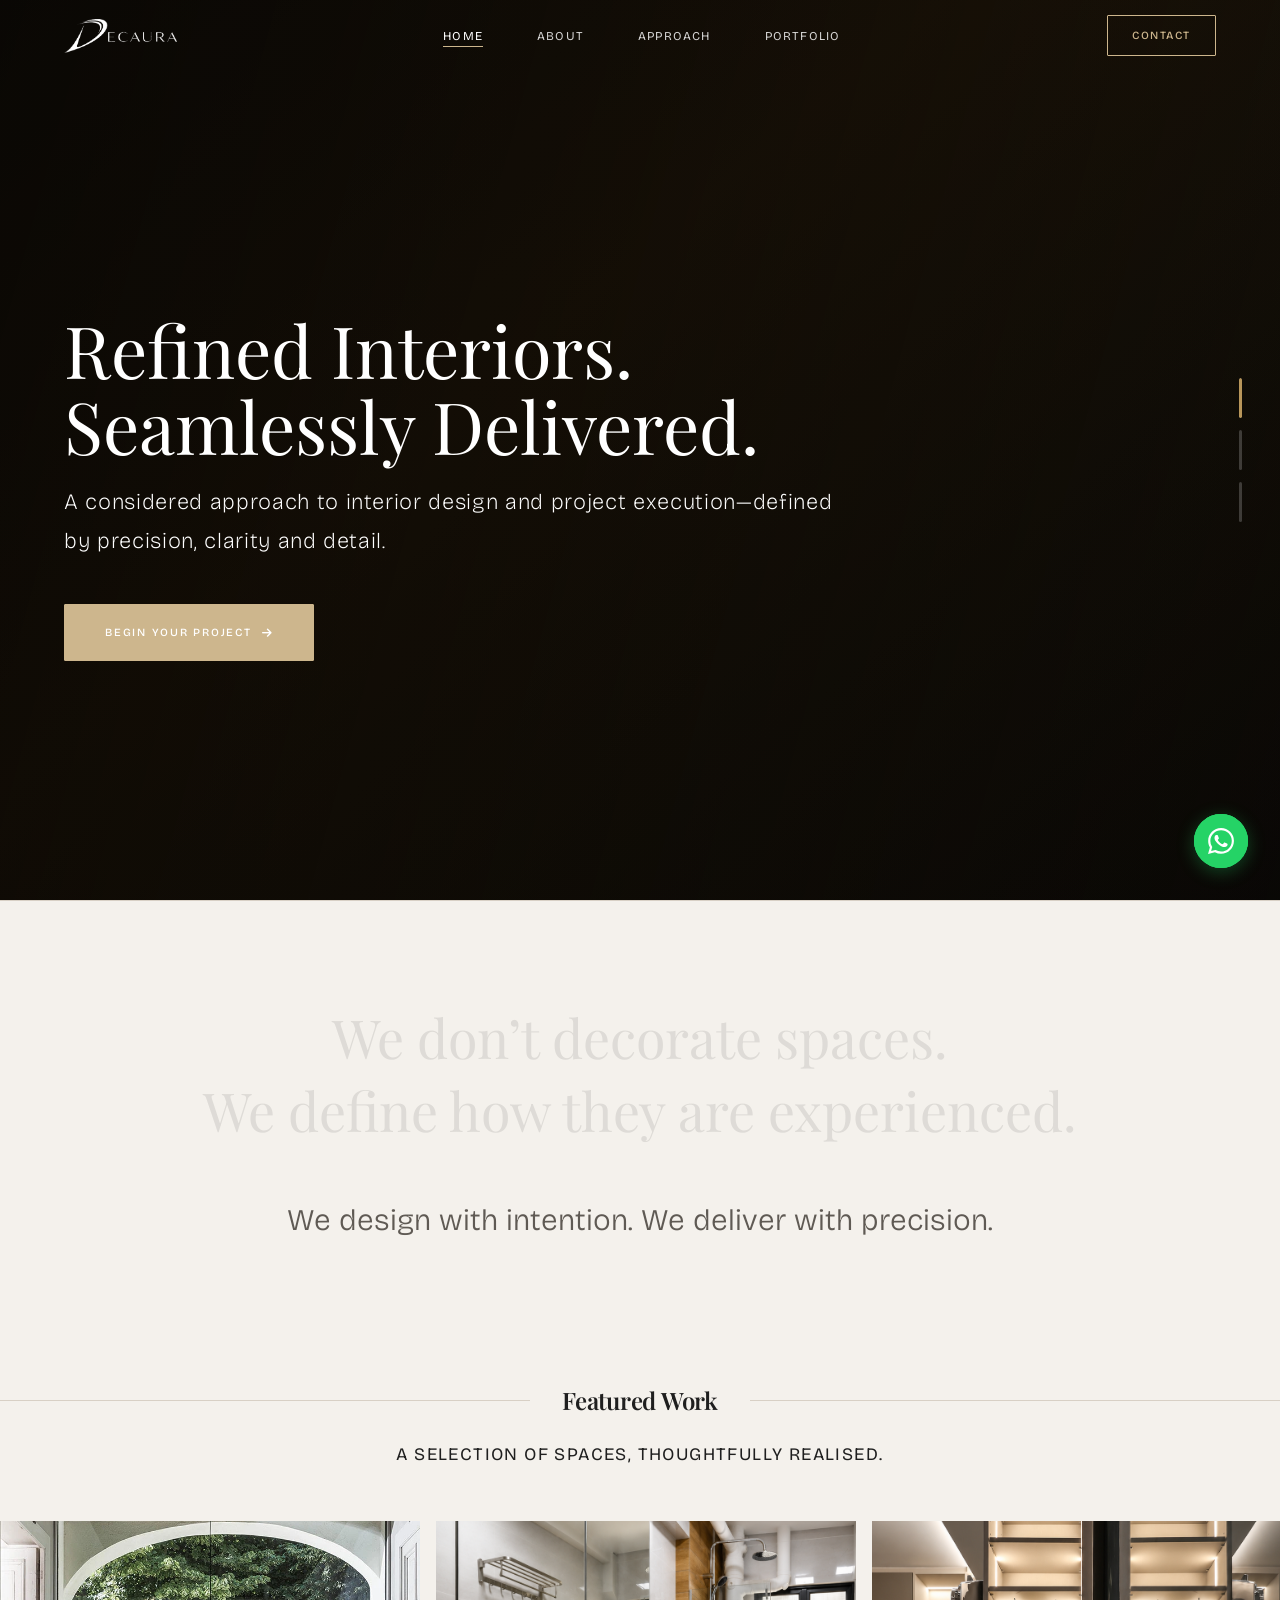
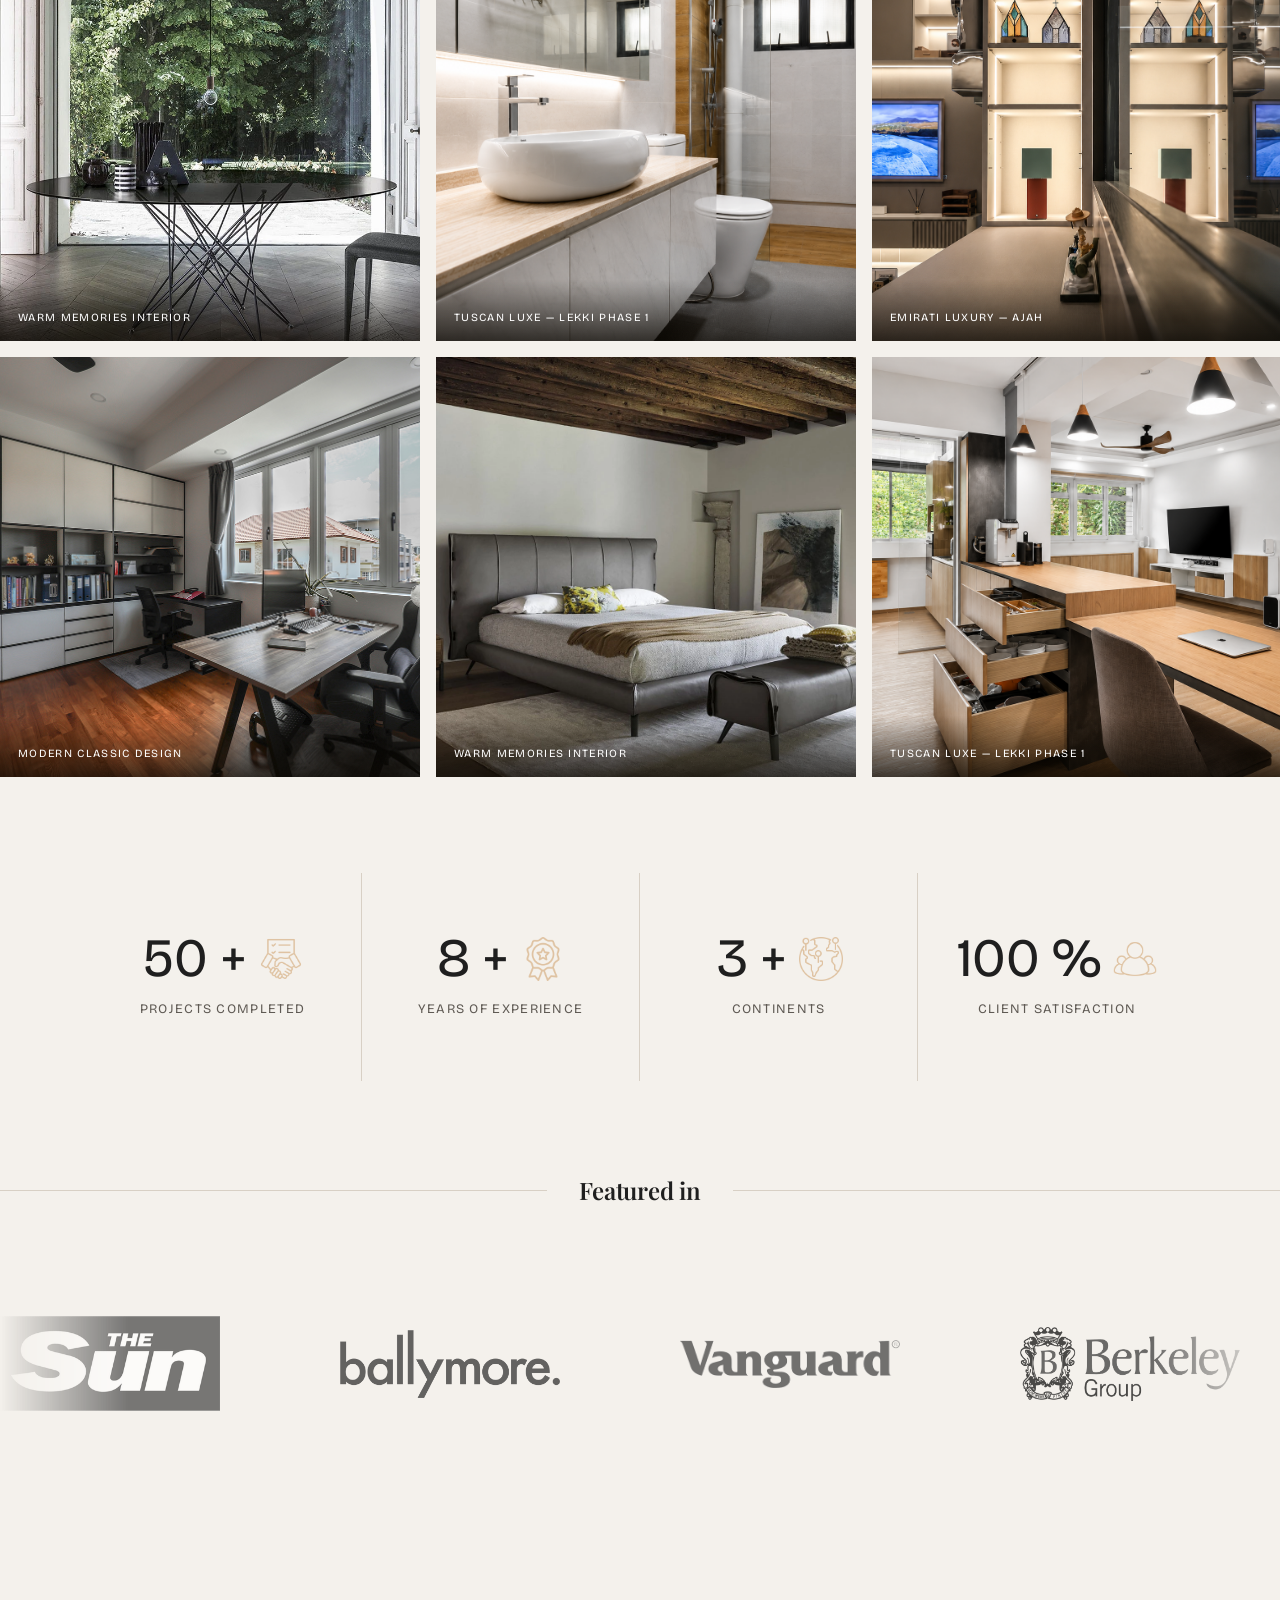
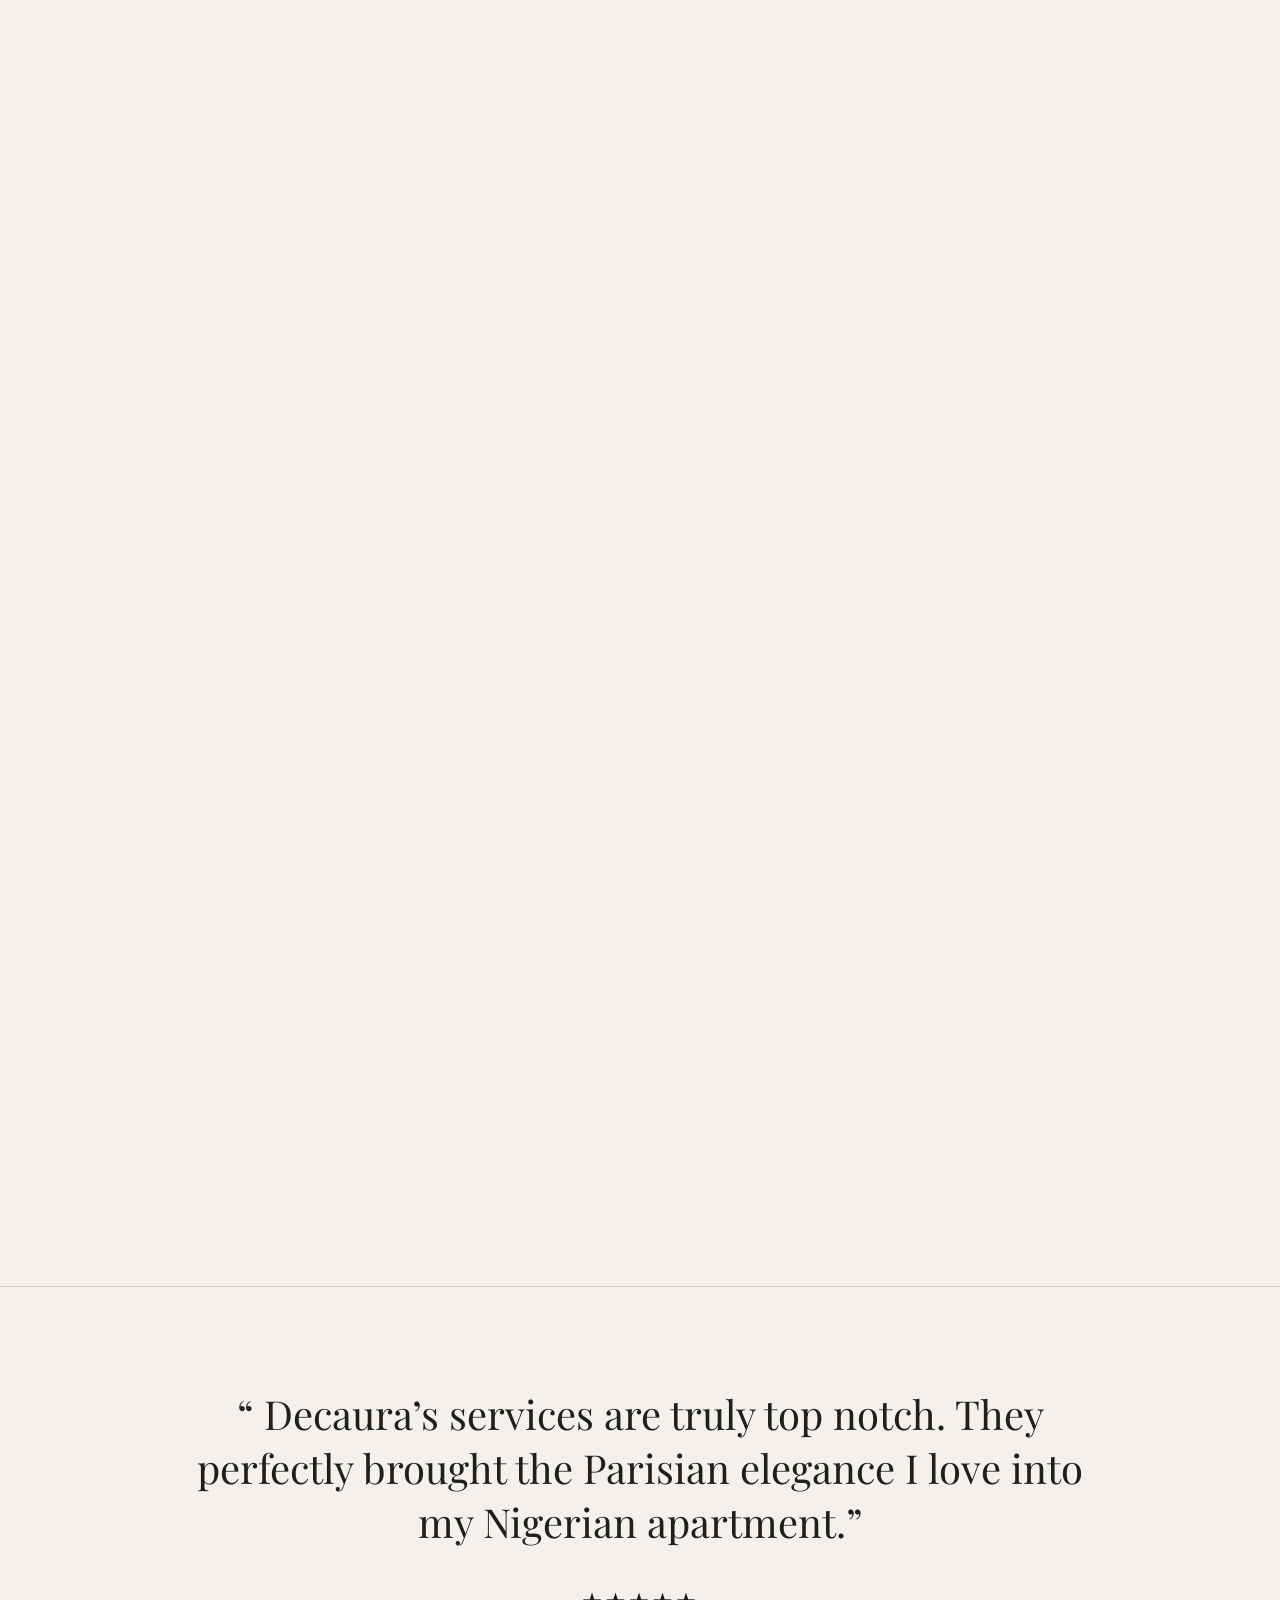
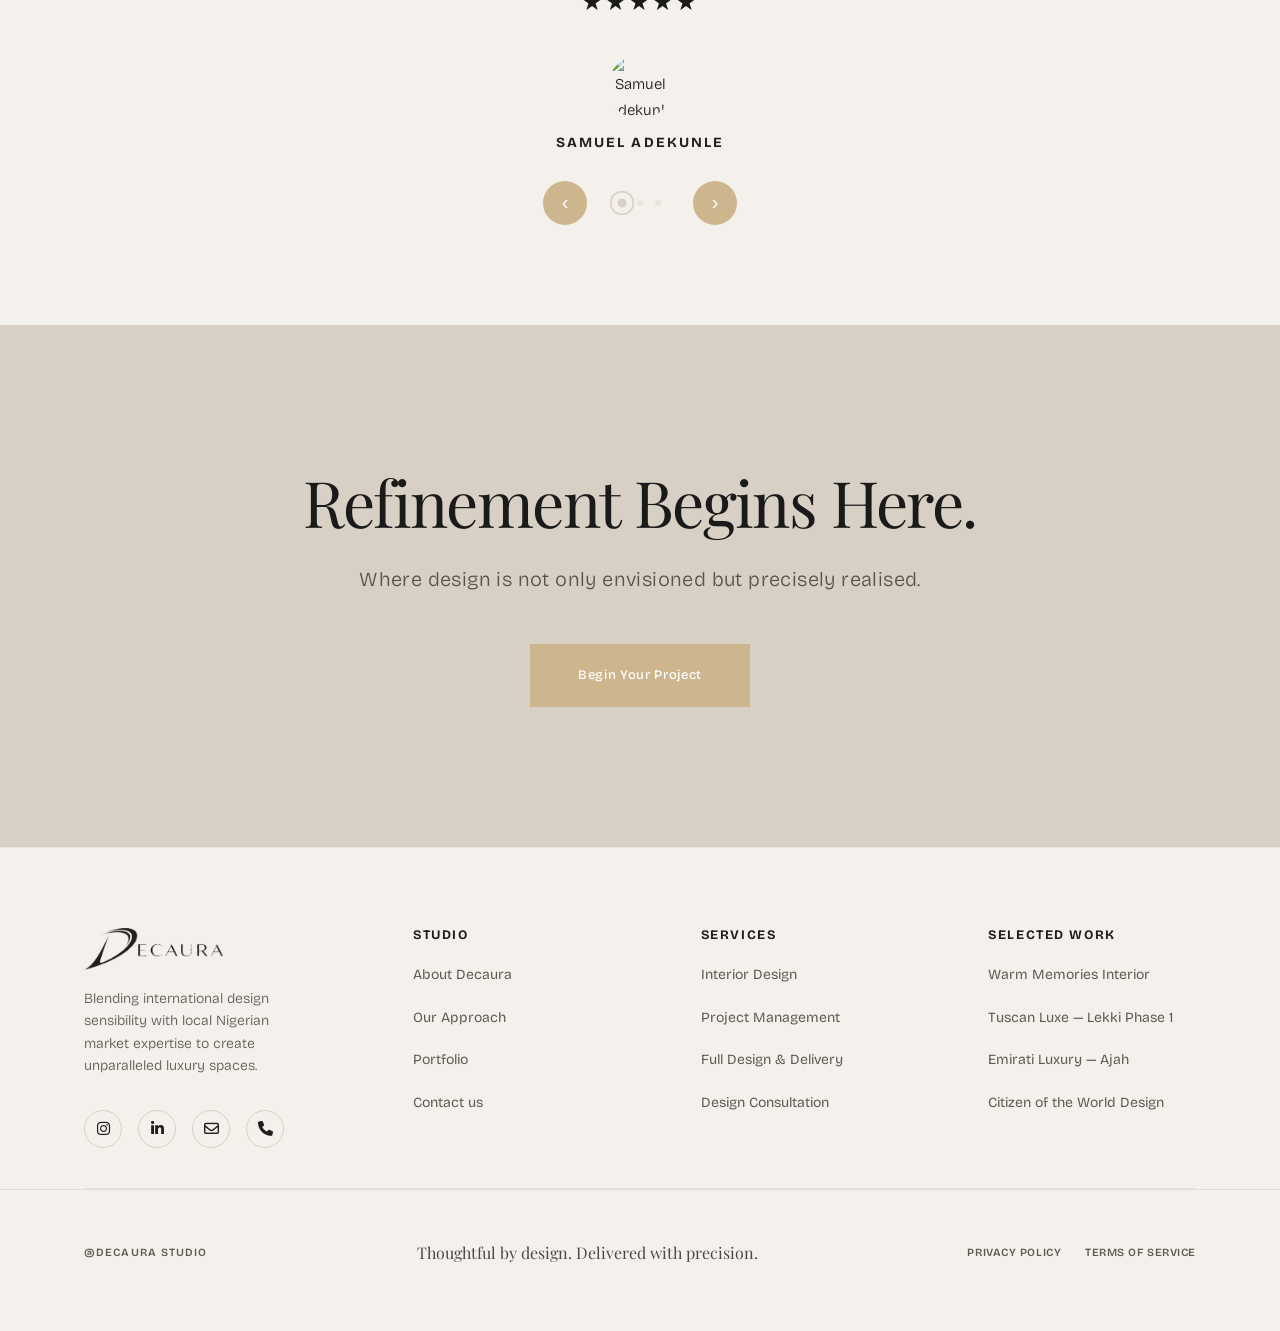
==== index.html @ 0c6fcc2d "Refactor code structure for improved readability and maintainability" ====
<!doctype html>
<html lang="en">
  <head>
    <meta charset="UTF-8" />
    <meta name="viewport" content="width=device-width, initial-scale=1.0" />
    <title>Decaura – Refined Interiors. Seamlessly Delivered.</title>
    <link rel="stylesheet" href="./styles/global.css" />
    <link rel="preconnect" href="https://fonts.googleapis.com" />
    <link rel="preconnect" href="https://fonts.gstatic.com" crossorigin />
    <link
      href="https://fonts.googleapis.com/css2?family=Playfair+Display:ital,wght@0,400;0,500;0,600;1,400;1,500&family=Bricolage+Grotesque:opsz,wght@12..96,300;12..96,400;12..96,500;12..96,600&display=swap"
      rel="stylesheet"
    />
    <link 
      rel="stylesheet"
      href="https://cdnjs.cloudflare.com/ajax/libs/font-awesome/6.0.0/css/all.min.css"
    />
    <link
      rel="shortcut icon"
      href="./images/company-logos/decaura-favicon.png"
      type="image/x-icon"
    />
    <link
      rel="stylesheet"
      href="https://cdnjs.cloudflare.com/ajax/libs/font-awesome/6.0.0/css/all.min.css"
    />
  </head>
  <body>
    <div class="nav-overlay"></div>
    <nav class="navbar">
      <div class="nav-logo">
        <a href="./index.html">
          <img
          src="./images/company-logos/Decaura logo A.png"
          alt="Decaura"
          decoding="async"
          width="180"
          height="40"
          fetchpriority="high"
        />
        </a>
        
      </div>
      <button class="nav-toggle" aria-label="Toggle navigation">
        <span class="hamburger"></span>
      </button>
      <div class="nav-links">
        <ul>
          <li><a href="#" class="active">Home</a></li>
          <li><a href="about.html">About</a></li>
          <li><a href="./approach.html">Approach</a></li>
          <li><a href="./portfolio.html">Portfolio</a></li>
          <li class="mobile-only"><a href="./contact.html">Contact</a></li>
        </ul>
      </div>
      <div class="nav-cta">
        <a href="./contact.html" class="btn btn-contact">Contact</a>
      </div>
    </nav>

    <main>
      <!-- ══════════════════════════════
             HERO  –  Video Background
             Place your videos in ./videos/
             hero-1.mp4  hero-2.mp4  hero-3.mp4  hero-4.mp4
        ══════════════════════════════ -->
      <section class="hero">
        <!-- Fallback gradient shown when videos haven't loaded -->
        <div class="hero-fallback"></div>

        <!-- Video layers – JS controls which one is .active -->
        <div class="hero-videos">
          <video
            class="hero-video active"
            muted
            playsinline
            preload="auto"
            fetchpriority="high"
            poster="https://res.cloudinary.com/dofd0dlul/video/upload/f_auto,q_auto,so_0/v1778574159/Video_1_esiwkj.jpg"
          >
            <source
              src="https://res.cloudinary.com/dofd0dlul/video/upload/f_auto,q_auto/v1778574159/Video_1_esiwkj.mp4"
              type="video/mp4"
            />
          </video>
          <!-- <video
            class="hero-video"
            muted
            playsinline
            preload="none"
            poster="https://res.cloudinary.com/dofd0dlul/video/upload/f_auto,q_auto,so_0/v1778573956/Video_2_rgbj42.jpg"
          >
            <source
              src="https://res.cloudinary.com/dofd0dlul/video/upload/f_auto,q_auto/v1778573956/Video_2_rgbj42.mp4"
              type="video/mp4"
            />
          </video> -->
          <video
            class="hero-video"
            muted
            playsinline
            preload="none"
            poster="https://res.cloudinary.com/dofd0dlul/video/upload/f_auto,q_auto,so_0/v1778573925/Video_3_z6vqj1.jpg"
          >
            <source
              src="https://res.cloudinary.com/dofd0dlul/video/upload/f_auto,q_auto/v1778573925/Video_3_z6vqj1.mp4"
              type="video/mp4"
            />
          </video>
          <video
            class="hero-video"
            muted
            playsinline
            preload="none"
            poster="https://res.cloudinary.com/dofd0dlul/video/upload/f_auto,q_auto,so_0/v1778573946/Video_4_sifess.jpg"
          >
            <source
              src="https://res.cloudinary.com/dofd0dlul/video/upload/f_auto,q_auto/v1778573946/Video_4_sifess.mp4"
              type="video/mp4"
            />
          </video>
        </div>

        <div class="hero-overlay"></div>

        <div class="hero-content">
          <h1 class="hero-heading">
            Refined Interiors.<br />Seamlessly Delivered.
          </h1>
          <p class="hero-sub">
            A considered approach to interior design and project  execution—defined <br>by precision, clarity and detail.

          </p>
          <a href="./contact.html" class="btn btn-bronze begin-project"
            >Begin your project<i class="fas fa-arrow-right"></i
              ></a
          >
        </div>

        <!-- Vertical progress indicators (right side) -->
        <div class="hero-indicators">
          <div class="indicator active" data-index="0">
            <div class="indicator-fill"></div>
          </div>
          <div class="indicator" data-index="1">
            <div class="indicator-fill"></div>
          </div>
          <div class="indicator" data-index="2">
            <div class="indicator-fill"></div>
          </div>
          <!-- <div class="indicator" data-index="3">
            <div class="indicator-fill"></div>
          </div> -->
        </div>
      </section>

      <!-- ══════════════════════════════
             QUOTE BLOCK
        ══════════════════════════════ -->
      <section class="quote-section">
        <div class="container">
          <blockquote>
            <span class="quote-line">We don’t decorate spaces.</span>
            <span class="quote-line">We define how they are experienced.</span>
          </blockquote>
          <p class="quote-sub">
           We design with intention. We deliver with precision.
          </p>
        </div>
      </section>

      <!-- ══════════════════════════════
             FEATURED WORK  –  Dual-row infinite slider
             Top row  → slides right
             Bottom row → slides left
        ══════════════════════════════ -->
      <section class="featured-work" id="portfolio">
        <div class="section-header centered">
          <h2><span>Featured Work</span></h2>
        </div>
        <h3 class="featured-second-heading"><span>A selection of spaces, thoughtfully realised.</span></h3>
        <div class="container">
          <!-- The slider itself should remain constrained or stay as is -->
        </div>

        <div class="work-slider">
          <!-- Featured works taken from Portfolio Images folders (links to project details) -->
          <div class="work-track work-track--right">
            <div class="work-slide">
              <a href="./project-detail.html?id=warm-memories-interior">
                <img src="./images/Portfolio Images/Warm Memories Interior/warm-memories_1_L.webp" alt="Warm Memories Interior" loading="lazy" decoding="async" width="420" height="420" />
                <span class="slide-label">Warm Memories Interior</span>
              </a>
            </div>
            <div class="work-slide">
              <a href="./project-detail.html?id=tuscan-luxe-lekki-phase-1">
                <img src="./images/Portfolio Images/Tuscan Luxe - Lekki Phase 1/ChatGPT Image Jul 12, 2026, 11_24_51 AM.png" alt="Tuscan Luxe — Lekki Phase 1" loading="lazy" decoding="async" width="420" height="420" />
                <span class="slide-label">Tuscan Luxe — Lekki Phase 1</span>
              </a>
            </div>
            <div class="work-slide">
              <a href="./project-detail.html?id=emirati-luxury-ajah-lagos">
                <img src="./images/Portfolio Images/Emirati Luxury - Ajah Lagos/dubai_villa 9.png" alt="Emirati Luxury, Ajah" loading="lazy" decoding="async" width="420" height="420" />
                <span class="slide-label">Emirati Luxury — Ajah</span>
              </a>
            </div>
            <div class="work-slide">
              <a href="./project-detail.html?id=citizen-of-the-world-design">
                <img src="./images/Portfolio Images/Citizen of the World Design/Citizen-of-the-world-1.webp" alt="Citizen of the World Design" loading="lazy" decoding="async" width="420" height="420" />
                <span class="slide-label">Citizen of the World</span>
              </a>
            </div>
            <div class="work-slide">
              <a href="./project-detail.html?id=lake-side-view-design">
                <img src="./images/Portfolio Images/Lake Side View Design/close-to-the-lake_27-L.webp" alt="Lake Side View Design" loading="lazy" decoding="async" width="420" height="420" />
                <span class="slide-label">Lake Side View Design</span>
              </a>
            </div>
            <div class="work-slide">
              <a href="./project-detail.html?id=regency-living-ota-ogun-state">
                <img src="./images/Portfolio Images/Regency Living - Ota Ogun State/ChatGPT Image Jul 11, 2026, 05_29_54 PM.png" alt="Regency Living — Ota" loading="lazy" decoding="async" width="420" height="420" />
                <span class="slide-label">Regency Living — Ota</span>
              </a>
            </div>
            <div class="work-slide">
              <a href="./project-detail.html?id=french-elegance-victoria-island">
                <img src="./images/Portfolio Images/French Elegance - Victoria Island LAgos/ChatGPT Image Jul 11, 2026, 02_54_03 PM.png" alt="French Elegance — V.I." loading="lazy" decoding="async" width="420" height="420" />
                <span class="slide-label">French Elegance — V.I.</span>
              </a>
            </div>
            <!-- Duplicate set for seamless loop -->
            <div class="work-slide" aria-hidden="true">
              <a href="./project-detail.html?id=warm-memories-interior">
                <img src="./images/Portfolio Images/Warm Memories Interior/warm-memories_1_L.webp" alt="" />
                <span class="slide-label">Warm Memories Interior</span>
              </a>
            </div>
            <div class="work-slide" aria-hidden="true">
              <a href="./project-detail.html?id=tuscan-luxe-lekki-phase-1">
                <img src="./images/Portfolio Images/Tuscan Luxe - Lekki Phase 1/ChatGPT Image Jul 12, 2026, 11_24_51 AM.png" alt="" />
                <span class="slide-label">Tuscan Luxe — Lekki Phase 1</span>
              </a>
            </div>
            <div class="work-slide" aria-hidden="true">
              <a href="./project-detail.html?id=emirati-luxury-ajah-lagos">
                <img src="./images/Portfolio Images/Emirati Luxury - Ajah Lagos/dubai_villa 9.png" alt="" />
                <span class="slide-label">Emirati Luxury — Ajah</span>
              </a>
            </div>
            <div class="work-slide" aria-hidden="true">
              <a href="./project-detail.html?id=citizen-of-the-world-design">
                <img src="./images/Portfolio Images/Citizen of the World Design/Citizen-of-the-world-1.webp" alt="" />
                <span class="slide-label">Citizen of the World</span>
              </a>
            </div>
            <div class="work-slide" aria-hidden="true">
              <a href="./project-detail.html?id=lake-side-view-design">
                <img src="./images/Portfolio Images/Lake Side View Design/close-to-the-lake_27-L.webp" alt="" />
                <span class="slide-label">Lake Side View Design</span>
              </a>
            </div>
            <div class="work-slide" aria-hidden="true">
              <a href="./project-detail.html?id=regency-living-ota-ogun-state">
                <img src="./images/Portfolio Images/Regency Living - Ota Ogun State/ChatGPT Image Jul 11, 2026, 05_29_54 PM.png" alt="" />
                <span class="slide-label">Regency Living — Ota</span>
              </a>
            </div>
            <div class="work-slide" aria-hidden="true">
              <a href="./project-detail.html?id=french-elegance-victoria-island">
                <img src="./images/Portfolio Images/French Elegance - Victoria Island LAgos/ChatGPT Image Jul 11, 2026, 02_54_03 PM.png" alt="" />
                <span class="slide-label">French Elegance — V.I.</span>
              </a>
            </div>
          </div>

          <div class="work-track work-track--left">
            <div class="work-slide">
              <a href="./project-detail.html?id=modern-classic-design">
                <img src="./images/Portfolio Images/Modern Classic Design/Noble_JR-Landed-House-44lw.jpg" alt="Modern Classic Design" loading="lazy" decoding="async" width="420" height="420" />
                <span class="slide-label">Modern Classic Design</span>
              </a>
            </div>
            <div class="work-slide">
              <a href="./project-detail.html?id=warm-memories-interior">
                <img src="./images/Portfolio Images/Warm Memories Interior/warm-memories_9_L.webp" alt="Warm Memories Interior" loading="lazy" decoding="async" width="420" height="420" />
                <span class="slide-label">Warm Memories Interior</span>
              </a>
            </div>
            <div class="work-slide">
              <a href="./project-detail.html?id=tuscan-luxe-lekki-phase-1">
                <img src="./images/Portfolio Images/Tuscan Luxe - Lekki Phase 1/ChatGPT Image Jul 11, 2026, 03_26_49 PM.png" alt="Tuscan Luxe — Lekki Phase 1" loading="lazy" decoding="async" width="420" height="420" />
                <span class="slide-label">Tuscan Luxe — Lekki Phase 1</span>
              </a>
            </div>
            <div class="work-slide">
              <a href="./project-detail.html?id=emirati-luxury-ajah-lagos">
                <img src="./images/Portfolio Images/Emirati Luxury - Ajah Lagos/dubai_villa 8.png" alt="Emirati Luxury, Ajah" loading="lazy" decoding="async" width="420" height="420" />
                <span class="slide-label">Emirati Luxury — Ajah</span>
              </a>
            </div>
            <div class="work-slide">
              <a href="./project-detail.html?id=citizen-of-the-world-design">
                <img src="./images/Portfolio Images/Citizen of the World Design/Citizen-of-the-world-9.webp" alt="Citizen of the World Design" loading="lazy" decoding="async" width="420" height="420" />
                <span class="slide-label">Citizen of the World</span>
              </a>
            </div>
            <div class="work-slide">
              <a href="./project-detail.html?id=lake-side-view-design">
                <img src="./images/Portfolio Images/Lake Side View Design/close-to-the-lake_26.webp" alt="Lake Side View Design" loading="lazy" decoding="async" width="420" height="420" />
                <span class="slide-label">Lake Side View Design</span>
              </a>
            </div>
            <!-- Duplicate set for seamless loop (left) -->
            <div class="work-slide" aria-hidden="true">
              <a href="./project-detail.html?id=modern-classic-design">
                <img src="./images/Portfolio Images/Modern Classic Design/Noble_JR-Landed-House-44lw.jpg" alt="" />
                <span class="slide-label">Modern Classic Design</span>
              </a>
            </div>
            <div class="work-slide" aria-hidden="true">
              <a href="./project-detail.html?id=warm-memories-interior">
                <img src="./images/Portfolio Images/Warm Memories Interior/warm-memories_9_L.webp" alt="" />
                <span class="slide-label">Warm Memories Interior</span>
              </a>
            </div>
            <div class="work-slide" aria-hidden="true">
              <a href="./project-detail.html?id=tuscan-luxe-lekki-phase-1">
                <img src="./images/Portfolio Images/Tuscan Luxe - Lekki Phase 1/ChatGPT Image Jul 11, 2026, 03_26_49 PM.png" alt="" />
                <span class="slide-label">Tuscan Luxe — Lekki Phase 1</span>
              </a>
            </div>
            <div class="work-slide" aria-hidden="true">
              <a href="./project-detail.html?id=emirati-luxury-ajah-lagos">
                <img src="./images/Portfolio Images/Emirati Luxury - Ajah Lagos/dubai_villa 8.png" alt="" />
                <span class="slide-label">Emirati Luxury — Ajah</span>
              </a>
            </div>
            <div class="work-slide" aria-hidden="true">
              <a href="./project-detail.html?id=citizen-of-the-world-design">
                <img src="./images/Portfolio Images/Citizen of the World Design/Citizen-of-the-world-9.webp" alt="" />
                <span class="slide-label">Citizen of the World</span>
              </a>
            </div>
            <div class="work-slide" aria-hidden="true">
              <a href="./project-detail.html?id=lake-side-view-design">
                <img src="./images/Portfolio Images/Lake Side View Design/close-to-the-lake_26.webp" alt="" />
                <span class="slide-label">Lake Side View Design</span>
              </a>
            </div>
          </div>
        </div>
      </section>

      <!-- ══════════════════════════════
             STATS
        ══════════════════════════════ -->
      <section class="stats-section">
        <div class="container">
            <div class="stats-grid stats-grid--home">
            <div class="stat-item">

              <div class="stat-number">
                <div class="stat-drum" data-target="50">
                  <div class="stat-drum-inner"></div>
                </div>
                <span>+</span>

                <div class="stat-icon">
                  <img
                    src="./images/icons/closure.png"
                    alt="Completed projects icon"
                    loading="lazy"
                    decoding="async"
                    width="48"
                    height="48"
                  />
                </div>
              </div>
              <div class="stat-label">Projects Completed</div>
            </div>
            <div class="stat-item">
              <div class="stat-number">
                <div class="stat-drum" data-target="8">
                  <div class="stat-drum-inner"></div>
                </div>
                <span>+</span>
                <div class="stat-icon">
                  <img
                    src="./images/icons/badge (1).png"
                    alt="Years of experience icon"
                    loading="lazy"
                    decoding="async"
                    width="48"
                    height="48"
                  />
                </div>
              </div>
              <div class="stat-label">Years of Experience</div>
            </div>
            <div class="stat-item">
              <div class="stat-number">
                <div class="stat-drum" data-target="3">
                  <div class="stat-drum-inner"></div>
                </div>
                <span>+</span>
                <div class="stat-icon">
                  <img
                    src="./images/icons/global.png"
                    alt="Continents icon"
                    loading="lazy"
                    decoding="async"
                    width="48"
                    height="48"
                  />
                </div>
              </div>
              <div class="stat-label">Continents</div>
            </div>
            <div class="stat-item">
              <div class="stat-number">
                <div class="stat-drum" data-target="100">
                  <div class="stat-drum-inner"></div>
                </div>
                <span>%</span>
                <div class="stat-icon">
                  <img
                    src="./images/icons/customers.png"
                    alt="Client Satisfaction icon"
                    loading="lazy"
                    decoding="async"
                    width="48"
                    height="48"
                  />
                </div>
              </div>
              <div class="stat-label">Client Satisfaction</div>
            </div>
            
          </div>

        </div>
      </section>

      <section class="featured-in">
        <h2 class="featured-in-title"><span>Featured in</span></h2>
        <div class="logo-slider">
          <div class="logo-track">
            <!-- Original Set -->
            <div class="logo-item">
              <img
                src="./images/Featured Company Logos/Sun.png"
                alt="Sun Logo"
                loading="lazy"
                decoding="async"
                width="220"
                height="110"
              />
            </div>
            <div class="logo-item">
              <img
                src="./images/Featured Company Logos/Ballymore.png"
                alt="Ballymore Logo"
                loading="lazy"
                decoding="async"
                width="220"
                height="110"
              />
            </div>
            <div class="logo-item">
              <img
                src="./images/Featured Company Logos/Vanguard.png"
                alt="Vanguard Logo"
              />
            </div>
            <div class="logo-item">
              <img
                src="./images/Featured Company Logos/Berkyley.png"
                alt="Berkyley Logo"
                loading="lazy"
                decoding="async"
                width="220"
                height="110"
              />
            </div>
            <!-- Duplicate Set for Continuous Loop -->
            <div class="logo-item">
              <img
                src="./images/Featured Company Logos/Sun.png"
                alt="Sun Logo"
                loading="lazy"
                decoding="async"
                width="220"
                height="110"
              />
            </div>
            <div class="logo-item">
              <img
                src="./images/Featured Company Logos/Ballymore.png"
                alt="Ballymore Logo"
                loading="lazy"
                decoding="async"
                width="220"
                height="110"
              />
            </div>
            <div class="logo-item">
              <img
                src="./images/Featured Company Logos/Vanguard.png"
                alt="Vanguard Logo"
              />
            </div>
            <div class="logo-item">
              <img
                src="./images/Featured Company Logos/Berkyley.png"
                alt="Berkyley Logo"
                loading="lazy"
                decoding="async"
                width="220"
                height="110"
              />
            </div>
            <div class="logo-item">
          </div>
        </div>
      </section>

      <!-- ══════════════════════════════
             OUR SERVICES
        ══════════════════════════════ -->
      <section class="services-section" id="services">
        <h2><span>Our Services</span></h2>
        <h3 class="featured-second-heading"><span>From concept to completion, every element is carefully overseen</span></h3>
        <div class="container">
          <div class="services-layout">
            <!-- LEFT: image + description -->
            <div class="services-display">
              <h3 class="service-heading" id="service-heading">
                Fully Managed Design &amp; Delivery
              </h3>
              <div class="service-image-wrap">
                <img
                  id="service-img"
                  src="./images/Service Images/Fully Managed Design and Delivery.webp"
                  alt="Service"
                  loading="lazy"
                  decoding="async"
                  width="800"
                  height="500"
                />
              </div>
              <p class="service-description" id="service-desc">
                A comprehensive service where design and execution are handled as one. From concept through to completion, every detail is managed with precision.
              </p>
              <a href="./approach.html" class="btn btn-ghost"
                >DISCOVER MORE <i class="fas fa-arrow-right"></i
              ></a>
            </div>

            <!-- RIGHT: tab navigation -->
            <div class="services-menu">
              <ul>
                <li
                  class="service-tab"
                  data-service="interior"
                  data-heading="Interior Design"
                  data-img="./images/Service Images/Interior Design.webp"
                  data-desc="We create interiors that are both refined and deeply considered; where spatial planning, material selection and detail come together seamlessly"
                >
                  <span class="tab-arrow"
                    ><i class="fas fa-angle-right"></i></span
                  >Interior Design
                </li>
                <li
                  class="service-tab"
                  data-service="management"
                  data-heading="Project Management"
                  data-img="./images/Service Images/Project Management.webp"
                  data-desc="Every aspect of execution is carefully overseen, ensuring a structured, controlled and seamlessdelivery from start to finish."
                >
                  <span class="tab-arrow"
                    ><i class="fas fa-angle-right"></i></span
                  >Project Management
                </li>
                <li
                  class="service-tab active"
                  data-service="delivery"
                  data-heading="Fully Managed Design &amp; Delivery"
                  data-img="./images/Service Images/Fully Managed Design and Delivery.webp"
                  data-desc="A comprehensive service where design and execution are handled as one. From concept through to completion, every detail is managed with precision."
                >
                  <span class="tab-arrow"
                    ><i class="fas fa-angle-right"></i></span
                  >Fully Managed Design &amp; Delivery
                </li>
                <li
                  class="service-tab"
                  data-service="consultation"
                  data-heading="Design Consultation"
                  data-img="./images/Service Images/Design Consultation.webp"
                  data-desc="Thoughtful guidance for projects requiring clarity, direction or refinement; ensuring every decision contributes to a cohesive outcome."
                >
                  <span class="tab-arrow"
                    ><i class="fas fa-angle-right"></i></span
                  >Design Consultation
                </li>
              </ul>
            </div>
          </div>
        </div>
      </section>

      <!-- ══════════════════════════════
             WHY DECAURA
        ══════════════════════════════ -->
      <section class="why-section">
        <div class="section-header centered">
          <h2><span>Why Decaura?</span></h2>
        </div>
        <div class="container">
          <div class="why-layout">
            <div class="why-content">
              <h3>A global perspective.<br />An uncompromising standard.</h3>
              <p class="why-body">
                We combine refined design with structured execution; ensuring
                every project is delivered with control and attention to detail.
              </p>
              <a href="./about.html" class="btn btn-ghost"
                >KNOW MORE <i class="fas fa-arrow-right"></i
              ></a>
            </div>
            <div class="why-image">
              <img
                src="./images/Uncompromising Standard.png"
                alt="Decaura studio"
                loading="lazy"
                decoding="async"
              />
            </div>
          </div>
        </div>
      </section>

      <!-- ══════════════════════════════
             TESTIMONIALS
        ══════════════════════════════ -->
      <section class="testimonials-section">
        <div class="container">
          <div class="testimonial-container">
            <!-- Testimonial content will be swapped by JS -->
            <div id="testimonial-display" class="testimonial-content-wrap">
              <p class="testimonial-quote" id="t-quote">
                “ Decaura’s services are truly top notch. They perfectly brought
                the Parisian elegance I love into my Nigerian apartment.”
              </p>
              <div class="testimonial-stars">★★★★★</div>
              <div class="testimonial-author">
                <div class="author-avatar">
                  <img
                    id="t-avatar"
                    src="https://placehold.co/100x100/1a1a1a/D8D0C5?text=SA"
                    alt="Samuel Adekunle"
                  />
                </div>
                <h4 class="author-name" id="t-name" style="margin-bottom: 30px;">Samuel Adekunle</h4>
              </div>
            </div>

            <div class="testimonial-nav">
              <button
                class="t-nav-btn"
                id="t-prev"
                aria-label="Previous testimonial"
                style="color: var(--pure-white)"
              >
                &lsaquo;
              </button>
              <div class="testimonial-dots" id="t-dots">
                <!-- Dots will be generated/updated by JS -->
              </div>
              <button
                class="t-nav-btn"
                id="t-next"
                aria-label="Next testimonial"
                style="color: var(--pure-white)"
              >
                &rsaquo;
              </button>
            </div>
          </div>
        </div>
      </section>

      <!-- Data for testimonials -->
      <script type="application/json" id="testimonial-data">
        [
          {
            "quote": "“ Decaura’s services are truly top notch. They perfectly brought the Parisian elegance I love into my Nigerian apartment.”",
            "name": "Samuel Adekunle",
            "title": "Group Chairman, Global Enterprises",
            "avatar": "https://placehold.co/100x100/1a1a1a/D8D0C5?text=SA"
          },
          {
            "quote": "“Working with Decaura was a masterclass in precision. They transformed our office into a space that inspires innovation every single day.”",
            "name": "Amara Okoro",
            "title": "Founder, TechNexus Africa",
            "avatar": "https://placehold.co/100x100/2a2a2a/D8D0C5?text=AO"
          },
          {
            "quote": "“Their attention to detail is unparalleled. From the initial sketches to the final delivery, the process was seamless and the result was breathtaking.”",
            "name": "David Mensah",
            "title": "Creative Director, Mensah & Co.",
            "avatar": "https://placehold.co/100x100/121212/D8D0C5?text=DM"
          }
        ]
      </script>

      <!-- ══════════════════════════════
             CTA BLOCK
        ══════════════════════════════ -->
      <section class="cta-section reveal" id="contact">
        <div class="container">
          <h2>Refinement Begins Here.</h2>
          <p>Where design is not only envisioned but precisely realised.</p>
          <a href="./contact.html" class="btn-cta" style="color: var(--pure-white);">Begin Your Project</a>
        </div>
      </section>
    </main>

    <!-- ══════════════════════════════
         FOOTER
    ══════════════════════════════ -->
    <footer class="footer-full">
      <div class="container">
        <div class="footer-full-grid">
          <!-- Col 1: Brand -->
          <div class="ff-brand">
            <img
              src="./images/company-logos/Decaura logo A.png"
              alt="Decaura"
              class="ff-logo"
              loading="lazy"
              decoding="async"
              width="180"
              height="40"
            />
            <p class="ff-tagline">
              Blending international design sensibility with local Nigerian
              market expertise to create unparalleled luxury spaces.
            </p>
            <div class="ff-socials">
              <a href="#" aria-label="Instagram" class="social-icon"
                ><i class="fab fa-instagram"></i
              ></a>
              <a href="#" aria-label="LinkedIn" class="social-icon"
                ><i class="fab fa-linkedin-in"></i
              ></a>
              <a
                href="mailto:hello@decaura.com"
                aria-label="Email"
                class="social-icon"
                ><i class="far fa-envelope"></i
              ></a>
              <a
                href="tel:+2340000000000"
                aria-label="Phone"
                class="social-icon"
                ><i class="fas fa-phone"></i
              ></a>
            </div>
          </div>

          <!-- Col 2: Studio -->
          <div class="ff-col">
            <h4>Studio</h4>
            <ul>
              <li><a href="./about.html">About Decaura</a></li>
              <li><a href="./approach.html">Our Approach</a></li>
              <li><a href="./portfolio.html">Portfolio</a></li>
              <li><a href="./contact.html">Contact us</a></li>
            </ul>
          </div>

          <!-- Col 3: Services -->
          <div class="ff-col">
            <h4>Services</h4>
            <ul>
              <li><a href="./approach.html#services">Interior Design</a></li>
              <li><a href="./approach.html#services">Project Management</a></li>
              <li>
                <a href="./approach.html#services">Full Design & Delivery</a>
              </li>
              <li>
                <a href="./approach.html#services">Design Consultation</a>
              </li>
            </ul>
          </div>

          <!-- Col 4: Selected Work -->
          <div class="ff-col">
            <h4>Selected Work</h4>
            <ul>
              <li><a href="./project-detail.html?id=warm-memories-interior">Warm Memories Interior</a></li>
              <li><a href="./project-detail.html?id=tuscan-luxe-lekki-phase-1">Tuscan Luxe — Lekki Phase 1</a></li>
              <li><a href="./project-detail.html?id=emirati-luxury-ajah-lagos">Emirati Luxury — Ajah</a></li>
              <li><a href="./project-detail.html?id=citizen-of-the-world-design">Citizen of the World Design</a></li>
            </ul>
          </div>
        </div>
      </div>

      <div class="footer-full-bottom">
        <div class="container">
          <p class="ff-copy">@DECAURA STUDIO</p>
          <p class="ff-motto">
            Thoughtful by design. Delivered with precision.
          </p>
          <div class="ff-bottom-links">
            <a href="#">PRIVACY POLICY</a>
            <a href="#">TERMS OF SERVICE</a>
          </div>
        </div>
      </div>
    </footer>
    <a
      href="https://wa.me/2348109008366"
      class="whatsapp-float"
      target="_blank"
      rel="noopener"
      aria-label="Chat on WhatsApp"
    >
      <svg width="26" height="26" viewBox="0 0 24 24" fill="currentColor">
        <path
          d="M17.472 14.382c-.297-.149-1.758-.867-2.03-.967-.273-.099-.471-.148-.67.15-.197.297-.767.966-.94 1.164-.173.199-.347.223-.644.075-.297-.15-1.255-.463-2.39-1.475-.883-.788-1.48-1.761-1.653-2.059-.173-.297-.018-.458.13-.606.134-.133.298-.347.446-.52.149-.174.198-.298.298-.497.099-.198.05-.371-.025-.52-.075-.149-.669-1.612-.916-2.207-.242-.579-.487-.5-.669-.51-.173-.008-.371-.01-.57-.01-.198 0-.52.074-.792.372-.272.297-1.04 1.016-1.04 2.479 0 1.462 1.065 2.875 1.213 3.074.149.198 2.096 3.2 5.077 4.487.709.306 1.262.489 1.694.625.712.227 1.36.195 1.871.118.571-.085 1.758-.719 2.006-1.413.248-.694.248-1.289.173-1.413-.074-.124-.272-.198-.57-.347m-5.421 7.403h-.004a9.87 9.87 0 01-5.031-1.378l-.361-.214-3.741.982.998-3.648-.235-.374a9.86 9.86 0 01-1.51-5.26c.001-5.45 4.436-9.884 9.888-9.884 2.64 0 5.122 1.03 6.988 2.898a9.825 9.825 0 012.893 6.994c-.003 5.45-4.437 9.884-9.885 9.884m8.413-18.297A11.815 11.815 0 0012.05 0C5.495 0 .16 5.335.157 11.892c0 2.096.547 4.142 1.588 5.945L.057 24l6.305-1.654a11.882 11.882 0 005.683 1.448h.005c6.554 0 11.89-5.335 11.893-11.893a11.821 11.821 0 00-3.48-8.413z"
        />
      </svg>
    </a>

    <script src="./scripts/main.js"></script>
  </body>
</html>
---- styles/global.css ----
/* ============================================================
   DECAURA – GLOBAL STYLES
   Headings : Playfair Display
   Body/UI  : Bricolage Grotesque
   ============================================================ */

/* ── DESIGN TOKENS ──────────────────────────────────────────── */
:root {
    --ink-black:       #1F1F1F;
    --porcelain-white: #F4F1EC;
    --arch-beige:      #D8D0C5;
    --warm-graphite:   #5F5A54;
    --brushed-bronze:  #B8965A;
    --shadow-grey:     #E7E2DB;
    --pure-white:      #FFFFFF;
    --deep-contrast:   #121212;

    --serif:  'Playfair Display', Georgia, serif;
    --sans:   'Bricolage Grotesque', system-ui, sans-serif;

    --ease:        cubic-bezier(0.25, 0.46, 0.45, 0.94);
    --max-width:   1240px;
    --gutter:      clamp(24px, 5vw, 80px);
}

/* ── RESET ──────────────────────────────────────────────────── */
*, *::before, *::after { box-sizing: border-box; margin: 0; padding: 0; }
html { scroll-behavior: smooth; }
img  { display: block; max-width: 100%; height: auto; }
a    { text-decoration: none; color: inherit; }
ul   { list-style: none; }

/* ── BASE ───────────────────────────────────────────────────── */
body {
    font-family: var(--sans);
    background: var(--porcelain-white);
    color: var(--ink-black);
    font-size: 15px;
    line-height: 1.75;
    font-weight: 300;
    -webkit-font-smoothing: antialiased;
    overflow-x: hidden;
}

/* ── LAYOUT HELPERS ─────────────────────────────────────────── */
.container {
    width: 100%;
    max-width: var(--max-width);
    margin: 0 auto;
    padding: 0 var(--gutter);
}
.container-narrow {
    width: 100%;
    max-width: 720px;
    margin: 0 auto;
    padding: 0 var(--gutter);
}
.centered { text-align: center; }

/* ── TYPOGRAPHY ─────────────────────────────────────────────── */
h1, h2, h3, h4 {
    font-family: var(--serif);
    font-weight: 400;
    line-height: 1.15;
    color: var(--ink-black);
}
.section-label {
    font-family: var(--sans);
    font-size: 11px;
    font-weight: 500;
    letter-spacing: 0.2em;
    text-transform: uppercase;
    color: var(--warm-graphite);
    display: block;
    margin-bottom: 14px;
}
.section-header {
    margin-bottom: 52px;
}
.section-header h2 {
    font-size: clamp(28px, 3.5vw, 44px);
    margin-bottom: 12px;
}

/* ── Shared Ruled Heading (for Featured Work, Featured In, Services, Why) ── */
.featured-work h2,
.featured-in h2,
.services-section h2,
.why-section h2,
.founder-section .section-header h2,
.philosophy-section .section-header h2,
.foundation-section .section-header h2,
.process-section .section-header h2,
.faq-section .section-header h2 {
    display: flex;
    align-items: center;
    gap: 32px;
    width: 100%;
    font-size: clamp(18px, 2.2vw, 24px);
    font-weight: 600; /* Bold */
    text-transform: none; /* Title Case */
    letter-spacing: -0.01em; /* Minimal spacing */
}
.featured-work h2::before,
.featured-work h2::after,
.featured-in h2::before,
.featured-in h2::after,
.services-section h2::before,
.services-section h2::after,
.why-section h2::before,
.why-section h2::after,
.founder-section .section-header h2::before,
.founder-section .section-header h2::after,
.philosophy-section .section-header h2::before,
.philosophy-section .section-header h2::after,
.foundation-section .section-header h2::before,
.foundation-section .section-header h2::after,
.process-section .section-header h2::before,
.process-section .section-header h2::after,
.faq-section .section-header h2::before,
.faq-section .section-header h2::after {
    content: "";
    height: 1px;
    background: var(--arch-beige);
    flex: 1;
}


/* ── CTA SECTION ─────────────────────────────────────────────── */
.cta-section {
    background: #D8D0C5; /* Solid tan from image */
    padding: 140px 0;
    text-align: center;
}
.cta-section h2 {
    font-family: var(--serif);
    font-size: clamp(40px, 5vw, 64px);
    margin-bottom: 24px;
    color: var(--ink-black);
    font-weight: 400;
    letter-spacing: -1.6px;
}
.cta-section p {
    font-family: var(--sans);
    font-size: clamp(14px, 1.1vw, 20px);
    color: var(--warm-graphite);
    max-width: 600px;
    margin: 0 auto 56px;
    line-height: 1.7;
    font-weight: 300;
}
.btn-cta {
    background: #CDB68D;
    color: var(--pure-white);
    padding: 20px 48px;
    font-size: 13px;
    font-weight: 500;
    text-transform: none; /* Matches image "Begin Your Project" */
    letter-spacing: 0.05em;
    display: inline-block;
    transition: background 0.3s ease;
}
.btn-cta:hover {
    background: #ba9e6b;
}

/* ── FOOTER ─────────────────────────────────────────────────── */
.footer-full {
    background: #F9F8F6;
    padding: 120px 0 0; /* Reduced bottom padding to 0 */
}
.footer-full-grid {
    display: grid;
    grid-template-columns: 2.5fr 1fr 1.2fr 1fr;
    gap: 60px; /* Reduced from 100px */
}
.ff-brand {
    padding-right: 40px;
}
.ff-logo {
    height: 32px; /* Slightly smaller */
    width: auto;
    margin-bottom: 24px; /* Reduced from 32px */
}
.ff-tagline {
    font-size: 14px; /* Slightly smaller */
    color: var(--ink-black);
    line-height: 1.6;
    margin-bottom: 32px; /* Reduced from 40px */
    max-width: 300px;
}
.ff-socials {
    display: flex;
    gap: 16px;
}
.social-icon {
    width: 40px;
    height: 40px;
    border: 1px solid var(--ink-black);
    border-radius: 50%;
    display: flex;
    align-items: center;
    justify-content: center;
    color: var(--ink-black);
    transition: all 0.3s ease;
}
.social-icon:hover {
    background: var(--ink-black);
    color: var(--pure-white);
}

.ff-col h4 {
    font-family: var(--sans);
    font-size: 12px; /* Slightly smaller */
    font-weight: 600;
    text-transform: uppercase;
    letter-spacing: 0.1em;
    margin-bottom: 24px; /* Reduced from 32px */
    color: var(--ink-black);
}
.ff-col ul {
    display: flex;
    flex-direction: column;
    gap: 12px; /* Even tighter */
    list-style: none !important;
}
.ff-col a {
    font-size: 15px;
    color: var(--ink-black);
    transition: opacity 0.3s ease;
}
.ff-col a:hover {
    opacity: 0.6;
}

.footer-full-bottom {
    padding: 24px 0; /* Changed from padding-top: 30px */
    border-top: 1px solid rgba(0,0,0,0.08);
}
.footer-full-bottom .container {
    display: flex;
    justify-content: space-between;
    align-items: center;
}
.ff-copy, .ff-bottom-links a {
    font-size: 11px;
    letter-spacing: 0.05em;
    color: var(--ink-black);
    text-transform: uppercase;
}
.ff-motto {
    font-family: var(--serif);
    font-size: 18px;
    color: var(--ink-black);
    text-align: center;
}
.ff-bottom-links {
    display: flex;
    gap: 32px;
}

@media (max-width: 1024px) {
    .footer-full-grid {
        grid-template-columns: 1fr 1fr;
        gap: 60px;
    }
    .ff-brand { grid-column: span 2; }
}
@media (max-width: 768px) {
    .footer-full-grid {
        grid-template-columns: 1fr;
    }
    .ff-brand { grid-column: span 1; }
    .footer-full-bottom .container {
        flex-direction: column;
        gap: 32px;
        text-align: center;
    }
}

/* ── PERFORMANCE OPTIMIZATIONS ──────────────────────────────── */
.featured-work,
.services-section,
.why-section,
.founder-section,
.philosophy-section,
.foundation-section {
    content-visibility: auto;
    contain-intrinsic-size: 1px 500px; /* Rough estimate of section height */
}

.section-header p {
    color: var(--warm-graphite);
    font-size: 15px;
    font-weight: 300;
    max-width: 480px;
}
.section-header.centered p { margin: 0 auto; }

/* ── BUTTONS ────────────────────────────────────────────────── */
.btn {
    display: inline-block;
    padding: 14px 34px;
    font-family: var(--sans);
    font-size: 11px;
    font-weight: 500;
    letter-spacing: 0.16em;
    text-transform: uppercase;
    border-radius: 1px;
    transition: background 0.28s var(--ease), color 0.28s var(--ease), border-color 0.28s var(--ease);
    cursor: pointer;
}
.btn-bronze {
    background: #CDB68D;
    color: var(--pure-white);
    border: 1px solid #CDB68D;
}
.btn-bronze:hover {
    background: #ba9e6b;
    border-color: #ba9e6b;
}
.btn-contact {
    background: transparent;
    color: #CDB68D;
    border: 1px solid #CDB68D;
    padding: 10px 24px;
    font-size: 11px;
    letter-spacing: 0.14em;
    border-radius: 1px;
}
.btn-contact:hover {
    background: #CDB68D;
    color: var(--pure-white);
    border-color: #CDB68D;
}
.btn-ghost {
    background: transparent;
    color: #CDB68D;
    border: 1px solid #CDB68D;
    padding: 12px 28px;
}
.btn-ghost:hover {
    background: #CDB68D;
    color: var(--pure-white);
    border-color: #CDB68D;
}

.begin-project {
    display: inline-flex;
    align-self: flex-start;
    gap: 10px;
    padding: clamp(14px, 2vw, 18px) clamp(24px, 4vw, 40px);
    justify-content: center;
    align-items: center;
    font-size: 11px;
    color: var(--pure-white);
    letter-spacing: 0.16em;
}


/* ════════════════════════════════════════════════════════════
   NAVIGATION
   ════════════════════════════════════════════════════════════ */

/* ── First navbar: scrolls with the page ── */
.navbar {
    position: absolute;
    top: 0; left: 0; right: 0;
    z-index: 200;
    display: flex;
    align-items: center;
    justify-content: space-between;
    padding: 0 var(--gutter);
    height: 72px;
    background: transparent;
    border-bottom: 1px solid transparent;
}

/* ── Sticky navbar: always fixed, revealed via transform/opacity only ── */
.navbar--sticky {
    position: fixed;
    top: 0; left: 0; right: 0;
    z-index: 201;
    display: flex;
    align-items: center;
    justify-content: space-between;
    padding: 0 var(--gutter);
    height: 72px;
    background: var(--porcelain-white);
    border-bottom: 1px solid var(--shadow-grey);
    box-shadow: 0 2px 24px rgba(31,31,31,0.08);
    transform: translateY(-100%);
    opacity: 0;
    pointer-events: none;
    will-change: transform, opacity;
    transition: transform 0.6s cubic-bezier(0.25, 0.46, 0.45, 0.94),
                opacity 0.5s cubic-bezier(0.25, 0.46, 0.45, 0.94);
}
.navbar--sticky.visible {
    transform: translateY(0);
    opacity: 1;
    pointer-events: auto;
}

/* ── Logo ── */
.nav-logo img {
    height: 34px;
    width: auto;
    filter: brightness(0) invert(1);
}
.navbar--sticky .nav-logo img {
    filter: none;
}

.nav-toggle { display: none; }

/* ── Links ── */
.nav-links ul {
    display: flex;
    gap: 54px;
}
.nav-links a {
    font-family: var(--sans);
    font-size: 12px;
    font-weight: 400;
    letter-spacing: 0.1em;
    text-transform: uppercase;
    color: rgba(255, 255, 255, 0.82);
    transition: color 0.3s ease;
    position: relative;
    padding-bottom: 4px;
}
.navbar--sticky .nav-links a {
    color: var(--warm-graphite);
}
.nav-links a::after {
    content: '';
    position: absolute;
    bottom: 0; left: 0;
    width: 0;
    height: 1px;
    background: #CDB68D;
    transition: width 0.3s ease;
}
.navbar--sticky .nav-links a::after {
    background: #CDB68D;
}
.nav-links a:hover,
.nav-links a.active { color: var(--pure-white); }
.navbar--sticky .nav-links a:hover,
.navbar--sticky .nav-links a.active { color: var(--ink-black); }
.nav-links a:hover::after,
.nav-links a.active::after { width: 100%; }


/* ════════════════════════════════════════════════════════════
   HERO  –  Video cycling
   ════════════════════════════════════════════════════════════ */
.hero {
    position: relative;
    height: 100vh;
    min-height: 680px;
    overflow: hidden;
}

/* Fallback gradient (visible when video hasn't loaded) */
.hero-fallback {
    position: absolute;
    inset: 0;
    background: linear-gradient(140deg, #0f0c08 0%, #1e1509 40%, #130f08 70%, #0a0806 100%);
    z-index: 0;
}

/* Video layer */
.hero-videos {
    position: absolute;
    inset: 0;
    z-index: 1;
}
.hero-video {
    position: absolute;
    inset: 0;
    width: 100%;
    height: 100%;
    object-fit: cover;
    opacity: 0;
    transition: opacity 1.2s ease;
    pointer-events: none;
    will-change: opacity;
    transform: translateZ(0); /* Force GPU acceleration */
}
.hero-video.active {
    opacity: 1;
}

/* Dark gradient overlay for text legibility */
.hero-overlay {
    position: absolute;
    inset: 0;
    z-index: 2;
    background: linear-gradient(
        105deg,
        rgba(8, 6, 3, 0.70) 0%,
        rgba(8, 6, 3, 0.40) 55%,
        rgba(8, 6, 3, 0.12) 100%
    );
}

/* Hero text content */
.hero-content {
    position: absolute;
    inset: 0;
    z-index: 3;
    display: flex;
    flex-direction: column;
    justify-content: center;
    padding: 0 var(--gutter);
    padding-top: 72px;
    max-width: calc(var(--max-width) + 2 * var(--gutter));
    margin: 0 auto;
    left: 50%;
    transform: translateX(-50%);
    width: 100%;
}
.hero-eyebrow {
    font-family: var(--sans);
    font-size: 13px;
    font-weight: 300;
    letter-spacing: 0.04em;
    color: rgba(216, 208, 197, 0.85);
    margin-bottom: 22px;
    max-width: 500px;
}
.hero-heading {
    font-family: var(--serif);
    font-size: clamp(44px, 7vw, 72px);
    font-weight: 400;
    color: var(--pure-white);
    line-height: 1.06;
    margin-bottom: 20px;
}
.hero-heading em {
    font-style: italic;
    font-weight: 400;
}
.hero-sub {
    font-family: var(--sans);
    font-size: clamp(14px, 2.2vw, 22px);
    font-weight: 200;
    color: var(--pure-white);
    letter-spacing: 0.03em;
    margin-bottom: 44px;
}

/* ── Progress indicators (right side) ───────────────────────── */
.hero-indicators {
    position: absolute;
    right: clamp(20px, 3vw, 48px);
    top: 50%;
    transform: translateY(-50%);
    z-index: 4;
    display: flex;
    flex-direction: column;
    gap: 12px;
}
.indicator {
    width: 3px;
    height: 40px;
    background: rgba(255, 255, 255, 0.2);
    border-radius: 2px;
    overflow: hidden;
    cursor: pointer;
    transition: background 0.3s ease;
}
.indicator:hover { background: rgba(255, 255, 255, 0.35); }
.indicator-fill {
    width: 100%;
    height: 0%;
    background: var(--brushed-bronze);
    border-radius: 2px;
    will-change: height;
}
/* JS adds this class to trigger the fill animation */
.indicator.active .indicator-fill {
    animation: indicatorFill 7s linear forwards;
}
@keyframes indicatorFill {
    from { height: 0%; }
    to   { height: 100%; }
}


/* ════════════════════════════════════════════════════════════
   QUOTE SECTION
   ════════════════════════════════════════════════════════════ */
.quote-section {
    background: var(--porcelain-white);
    padding: 100px var(--gutter);
    border-top: 0.2px solid var(--arch-beige);
}
.quote-section .container {
    max-width: 1240px;
    display: flex;
    flex-direction: column;
    align-items: center;
    text-align: center;
}
.quote-section blockquote {
    font-family: var(--serif);
    font-size: clamp(30px, 4.2vw, 60px);
    font-weight: 400;
    line-height: 1.35;
    margin: 0 0 48px 0;
    padding: 0;
    display: block;
    width: 100%;
    text-align: center;
}
.quote-line {
    display: block;
}


/* Per-character animation spans – JS wraps each char in these */
.quote-section blockquote .char {
    display: inline;
    color: rgba(31, 31, 31, 0.1);
    transition: color 0.35s ease;
}
.quote-sub {
    font-family: var(--sans);
    font-size: clamp(16px, 2.8vw, 30px);
    font-weight: 300;
    color: var(--warm-graphite);
    text-transform: none;
}


/* ════════════════════════════════════════════════════════════
   FEATURED WORK  –  Dual infinite slider
   Top row  →  slides RIGHT
   Bottom row → slides LEFT
   ════════════════════════════════════════════════════════════ */
.featured-work {
    background: var(--porcelain-white);
    padding: 40px 0 96px;
}
.featured-work .section-header {
    margin-bottom: 30px;
}
.featured-second-heading{
    text-align: center; 
    text-transform: uppercase; 
    letter-spacing: 1.4px;
    font-family: var(--sans);
    margin-bottom: 56px;
}
/* Slider wrapper – hides overflow */
.work-slider {
    display: flex;
    flex-direction: column;
    gap: 16px;
    overflow: hidden;
}
.work-slider:hover .work-track {
    animation-play-state: paused;
}

/* Each row track */
.work-track {
    display: flex;
    gap: 16px;
    width: max-content;
    will-change: transform;
}

/* Row 1: slides right  (track moves →, so content appears to drift right) */
.work-track--right {
    animation: marqueeRight 55s linear infinite;
}

/* Row 2: slides left  (track moves ←, content drifts left) */
.work-track--left {
    animation: marqueeLeft 50s linear infinite;
}

/* With 6 originals + 6 duplicates the track is 2× one-set wide.
   Translating by exactly –50% jumps back to the visual start – seamless. */
@keyframes marqueeLeft {
    0%   { transform: translateX(0); }
    100% { transform: translateX(-50%); }
}
@keyframes marqueeRight {
    0%   { transform: translateX(-50%); }
    100% { transform: translateX(0); }
}

/* Individual slide – square */
.work-slide {
    position: relative;
    width: 420px;
    height: 420px;
    flex-shrink: 0;
    overflow: hidden;
}
.work-slide img {
    width: 100%;
    height: 100%;
    object-fit: cover;
    transition: transform 0.6s var(--ease);
    pointer-events: none;
}
.work-slide:hover img {
    transform: scale(1.05);
}
.slide-label {
    position: absolute;
    bottom: 0; left: 0; right: 0;
    padding: 28px 18px 14px;
    background: linear-gradient(to top, rgba(12, 9, 4, 0.75), transparent);
    font-family: var(--sans);
    font-size: 11px;
    font-weight: 400;
    letter-spacing: 0.12em;
    text-transform: uppercase;
    color: var(--pure-white);
    opacity: 1;
    transition: opacity 0.3s ease;
}
.work-slide:hover .slide-label { opacity: 1; }


/* ════════════════════════════════════════════════════════════
   STATS
   ════════════════════════════════════════════════════════════ */
.stats-section {
    background: none;
    padding: 0;
}
.stats-grid {
    display: grid;
    grid-template-columns: repeat(3, 1fr);
}
.stats-grid--home {
    grid-template-columns: repeat(4, 1fr);
}
.stat-item {
    display: flex;
    flex-direction: column;
    align-items: center;
    text-align: center;
    padding: 60px 20px;
    border-right: 1px solid var(--arch-beige);
    gap: 12px;
}
.stat-item:last-child { border-right: none; }

/* Number display – wraps the rolling drum, the + sign, and the inline icon */
.stat-number {
    font-family: var(--sans);
    font-size: clamp(32px, 4.8vw, 54px);


    font-weight: 400;
    color: var(--ink-black);
    line-height: 1;
    display: flex;
    align-items: center;
    gap: 12px;
}
.stat-number .bronze { color: var(--brushed-bronze); }

/* Slot-machine drum */
.stat-drum {
    display: inline-block;
    height: 1em;
    overflow: hidden;
    vertical-align: top;
}
.stat-drum-inner {
    display: flex;
    flex-direction: column;
    will-change: transform;
}
.stat-drum-inner span {
    display: block;
    height: 1em;
    line-height: 1em;
    text-align: right;
}

/* Icon sits inline to the right of the number+sign */
.stat-icon {
    display: flex;
    align-items: center;
    justify-content: center;
    flex-shrink: 0;
}
    .stat-icon img {
        width: 44px;
        height: 44px;
        object-fit: contain;

    /* Tint icons to bronze using CSS filter to match the image precisely */
    filter: brightness(0) saturate(100%) invert(86%) sepia(9%) saturate(849%) hue-rotate(352deg) brightness(91%) contrast(93%);
}

.stat-label {
    font-family: var(--sans);
    font-size: 13px;
    font-weight: 400;
    letter-spacing: 0.1em;
    text-transform: uppercase;
    color: var(--warm-graphite);
}


/* ════════════════════════════════════════════════════════════
   FEATURED IN
   ════════════════════════════════════════════════════════════ */
.featured-in {
    background: var(--porcelain-white);
    padding: 96px 0px 0px 0px;
}
.featured-in-title {
    margin-bottom: 84px;
}
.logo-slider {
    width: 100%;
    overflow: hidden;
    padding: 20px 0;
    /* Added padding to keep logos centered "to the eye" as they enter/exit */
    mask-image: linear-gradient(to right, transparent, black 10%, black 90%, transparent);
}
.services-section h2 {
    margin-bottom: 40px;
}
.logo-track {
    display: flex;
    align-items: center;
    gap: 120px;
    width: max-content;
    animation: logoScroll 35s linear infinite;
}
.logo-item {
    flex-shrink: 0;
    display: flex;
    align-items: center;
    justify-content: center;
}
.logo-item img {
    height: 110px;
    width: auto;
    max-width: 220px;
    object-fit: contain;
    opacity: 0.7;
    filter: grayscale(100%);
    transition: all 0.4s ease;
}
.logo-item:hover img {
    opacity: 1;
    filter: grayscale(0%);
}

@keyframes logoScroll {
    0% { transform: translateX(0); }
    100% { transform: translateX(-50%); }
}

.logo-text {
    font-family: var(--sans);
    font-size: 11px;
    font-weight: 500;
    letter-spacing: 0.16em;
    text-transform: uppercase;
    color: var(--ink-black);
    text-align: center;
    line-height: 1.4;
}
.logo-text strong { font-weight: 600; display: block; }
.logo-text small  { font-size: 9px; letter-spacing: 0.14em; display: block; }
.logo-item--circle {
    border: 1px solid var(--arch-beige);
    border-radius: 50%;
    width: 68px;
    height: 68px;
    padding: 8px;
}
.logo-text.la-mer {
    font-family: var(--serif);
    font-size: 16px;
    font-weight: 500;
    letter-spacing: 0.18em;
}
.logo-text.iman {
    font-family: var(--serif);
    font-size: 19px;
    font-weight: 400;
    letter-spacing: 0.22em;
}
.logo-text.iman small {
    font-family: var(--sans);
    font-size: 8px;
    font-weight: 400;
    letter-spacing: 0.18em;
}


/* ════════════════════════════════════════════════════════════
   APPROACH HERO (Banner before Services)
   ════════════════════════════════════════════════════════════ */
.approach-hero {
    position: relative;
    height: 80vh;
    min-height: 600px;
    background-image: url('../approach_hero_bg_1778448351513.png');
    background-size: cover;
    background-position: center;
    display: flex;
    align-items: center;
    color: var(--pure-white);
    overflow: hidden;
}
.approach-hero::before {
    content: "";
    position: absolute;
    inset: 0;
    background: linear-gradient(to bottom, rgba(0,0,0,0.4), rgba(0,0,0,0.2));
}
.approach-hero .container {
    position: relative;
    z-index: 2;
}
.approach-content {
    max-width: 750px;
}
.approach-content h1 {
    font-family: var(--serif);
    font-size: clamp(40px, 6vw, 84px);
    font-weight: 400;
    line-height: 1.05;
    margin-bottom: 32px;
}
.approach-content p {
    font-family: var(--sans);
    font-size: clamp(16px, 1.2vw, 20px);
    font-weight: 300;
    line-height: 1.6;
    margin-bottom: 48px;
    opacity: 0.9;
}


/* ════════════════════════════════════════════════════════════
   OUR SERVICES (Tabbed Layout)
   ════════════════════════════════════════════════════════════ */
.services-section {
    background: var(--porcelain-white);
    padding: 40px 0;
}
.services-section > .container > .section-label {
    text-align: center;
    font-size: 11px;
    letter-spacing: 0.2em;
    margin-bottom: 56px;
}
.services-layout {
    display: grid;
    grid-template-columns: 1.1fr 0.9fr;
    gap: 72px;
    align-items: start;
}

/* Left panel */
.service-heading {
    font-family: var(--serif);
    font-size: clamp(22px, 2.5vw, 30px);
    font-weight: 400;
    margin-bottom: 20px;
    transition: opacity 0.25s ease;
}
.service-image-wrap {
    position: relative;
    margin-bottom: 24px;
}
.service-image-wrap img {
    width: 100%;
    height: 360px;
    object-fit: cover;
    display: block;
    transition: opacity 0.3s ease;
}
.play-btn {
    position: absolute;
    bottom: 16px;
    right: 16px;
    width: 48px;
    height: 48px;
    border-radius: 50%;
    background: rgba(184, 150, 90, 0.92);
    color: var(--pure-white);
    display: flex;
    align-items: center;
    justify-content: center;
    border: none;
    cursor: pointer;
    transition: background 0.25s ease, transform 0.25s ease;
}
.play-btn:hover {
    background: var(--brushed-bronze);
    transform: scale(1.08);
}
.service-description {
    font-family: var(--sans);
    font-size: 14px;
    font-weight: 300;
    color: var(--warm-graphite);
    line-height: 1.85;
    margin-bottom: 28px;
    transition: opacity 0.25s ease;
}

/* Right tab list */
.services-menu { padding-top: 56px; }
.services-menu ul { display: flex; flex-direction: column; }
.mobile-only { display: none; }

.service-tab {
    display: flex;
    align-items: center;
    gap: 16px;
    padding: 20px 0;
    border-bottom: 1px solid var(--shadow-grey);
    font-family: var(--serif);
    font-size: clamp(15px, 2vw, 20px);
    font-weight: 300;
    color: var(--warm-graphite);
    cursor: pointer;
    transition: color 0.25s ease;
}
.service-tab:first-child { border-top: 1px solid var(--shadow-grey); }
.service-tab:hover { color: var(--ink-black); }
.service-tab.active {
    color: var(--brushed-bronze);
    font-weight: 400;
}
.tab-arrow {
    font-size: 14px; /* Smaller, more minimalistic */
    line-height: 1;
    color: var(--arch-beige);
    transition: color 0.25s ease, transform 0.25s ease;
    opacity: 0.8; /* Subtle opacity for luxury feel */
}
.service-tab.active .tab-arrow,
.service-tab:hover .tab-arrow {
    color: var(--brushed-bronze);
    transform: translateX(3px);
}





/* ════════════════════════════════════════════════════════════
   WHY DECAURA
   ════════════════════════════════════════════════════════════ */
.why-section {
    background: none;
    padding: 20px 0;
}
.why-layout {
    display: grid;
    grid-template-columns: 1fr 1fr;
    gap: 80px;
    align-items: center;
}
.why-content .section-label { margin-bottom: 16px; }
.why-content h3 {
    font-family: var(--serif);
    font-size: clamp(32px, 4.2vw, 48px);
    font-weight: 400;
    line-height: 1.2;
    margin-bottom: 24px;
    color: var(--ink-black);
}
.why-body {
    font-family: var(--sans);
    font-size: 16px;
    font-weight: 300;
    color: var(--warm-graphite);
    line-height: 1.95;
    margin-bottom: 40px;
    max-width: 460px;
}
.why-image img {
    width: 100%;
    height: 500px;
    object-fit: cover;
}


/* ════════════════════════════════════════════════════════════
   TESTIMONIALS
   ════════════════════════════════════════════════════════════ */
.testimonials-section {
    margin-top: 40px;
    padding: 100px 0;
    background: none;
    text-align: center;
    border-top: 1px solid var(--arch-beige);
}
.testimonial-container {
    max-width: 900px;
    margin: 0 auto;
    position: relative;
}
.testimonial-quote {
    font-family: var(--serif);
    font-size: clamp(24px, 3.5vw, 40px);
    line-height: 1.35;
    color: var(--ink-black);
    margin-bottom: 32px;
    font-weight: 400;
}
.testimonial-stars {
    display: flex;
    justify-content: center;
    gap: 6px;
    margin-bottom: 32px;
    color: #1a1a1a;
    font-size: 24px; /* Bigger stars */
    letter-spacing: 2px;
}
.testimonial-author {
    display: flex;
    flex-direction: column;
    align-items: center;
    transition: opacity 0.4s ease, transform 0.4s ease;
}
.testimonial-content-wrap {
    transition: opacity 0.4s ease, transform 0.4s ease;
}
.author-avatar {
    width: 64px;
    height: 64px;
    border-radius: 50%;
    overflow: hidden;
    margin-bottom: 16px;
}
.author-avatar img {
    width: 100%;
    height: 100%;
    object-fit: cover;
}
.author-name {
    font-family: var(--sans);
    font-size: 14px;
    font-weight: 700;
    text-transform: uppercase;
    letter-spacing: 0.15em;
    color: var(--ink-black);
    margin-bottom: 8px;
}
.author-title {
    font-family: var(--sans);
    font-size: 11px;
    font-weight: 400;
    text-transform: uppercase;
    letter-spacing: 0.1em;
    color: var(--warm-graphite);
    margin-bottom: 48px;
}

/* Navigation */
.testimonial-nav {
    display: flex;
    align-items: center;
    justify-content: center;
    gap: 32px;
}
.t-nav-btn {
    width: 44px;
    height: 44px;
    border-radius: 50%;
    background: #CDB68D;
    color: var(--pure-white);
    display: flex;
    align-items: center;
    justify-content: center;
    border: none;
    cursor: pointer;
    transition: all 0.3s ease;
    font-size: 20px;
}
.t-nav-btn:hover {
    background: #ba9e6b;
    transform: scale(1.05);
}
.testimonial-dots {
    display: flex;
    gap: 12px;
    align-items: center;
}
.t-dot {
    width: 6px;
    height: 6px;
    border-radius: 50%;
    background: var(--arch-beige);
    opacity: 0.4;
    transition: all 0.3s ease;
}
.t-dot.active {
    opacity: 1;
    transform: scale(1.5);
    background: var(--arch-beige);
    border: 1px solid var(--arch-beige);
    box-shadow: 0 0 0 4px var(--porcelain-white), 0 0 0 5px var(--arch-beige);
}


/* ════════════════════════════════════════════════════════════
   CTA SECTION
   ════════════════════════════════════════════════════════════ */
.cta-section {
    background: #D8D0C5; /* Muted taupe background from image */
    padding: 140px 0;
    text-align: center;
}
.cta-section h2 {
    font-family: var(--serif);
    font-size: clamp(40px, 5vw, 64px);
    font-weight: 400;
    color: #1a1a1a;
    margin-bottom: 24px;
}
.cta-section p {
    font-family: var(--sans);
    font-size: 20px;
    font-weight: 300;
    color: rgba(0,0,0,0.6);
    margin-bottom: 48px;
    letter-spacing: 0.02em;
}
.cta-section .btn-bronze {
    background: #CDB68D;
    color: var(--pure-white);
    padding: 18px 48px;
    font-size: 14px;
    letter-spacing: 0.15em;
    border: none;
    font-weight: 500;
    text-transform: uppercase;
}
.cta-section .btn-bronze:hover {
    background: #ba9e6b;
}


/* ════════════════════════════════════════════════════════════
   FOOTER  –  4-column (shared across all pages)
   ════════════════════════════════════════════════════════════ */
.footer-full {
    background: var(--porcelain-white);
    border-top: 1px solid var(--shadow-grey);
    padding: 80px 0 40px;
}
.footer-full-grid {
    display: grid;
    grid-template-columns: 1.2fr 1fr 1fr 1fr;
    gap: 80px;
    padding-bottom: 40px;
    border-bottom: 1px solid var(--shadow-grey);
}

/* Brand column */
.ff-logo {
    height: 42px; /* Bigger logo as in image */
    width: auto;
    margin-bottom: 18px;
}
.ff-tagline {
    font-family: var(--sans);
    font-size: 14px;
    font-weight: 300;
    color: var(--warm-graphite);
    line-height: 1.6;
    margin-bottom: 32px;
    max-width: 320px;
}
.ff-socials {
    display: flex;
    gap: 16px;
    align-items: center;
}
.social-icon {
    width: 38px;
    height: 38px;
    border-radius: 50%;
    border: 1px solid var(--arch-beige);
    display: flex;
    align-items: center;
    justify-content: center;
    color: var(--ink-black);
    transition: all 0.3s ease;
}
.social-icon:hover {
    border-color: #ba9e6b;
    background: #ba9e6b;
    color: var(--ink-black);
}

/* Nav columns */
.ff-col h4 {
    font-family: var(--sans);
    font-size: 13px;
    font-weight: 700;
    letter-spacing: 0.12em;
    text-transform: uppercase;
    color: var(--ink-black);
    margin-bottom: 18px;
}
.ff-col ul {
    display: flex;
    flex-direction: column;
    gap: 16px;
}
.ff-col ul li a {
    font-family: var(--sans);
    font-size: 14px;
    font-weight: 400;
    color: var(--warm-graphite);
    transition: color 0.25s ease;
}
.ff-col ul li a:hover { color: #ba9e6b; }

/* Bottom bar */
.footer-full-bottom .container {
    display: flex;
    justify-content: space-between;
    align-items: center;
    padding-top: 25px;
}
.ff-copy {
    font-family: var(--sans);
    font-size: 11px;
    font-weight: 600;
    letter-spacing: 0.1em;
    color: var(--warm-graphite);
}
.ff-motto {
    font-family: var(--serif);
    font-size: 16px;
    font-weight: 400;
    font-style: normal;
    color: var(--ink-black);
    opacity: 0.8;
}
.ff-bottom-links {
    display: flex;
    gap: 24px;
    align-items: center;
    font-family: var(--sans);
    font-size: 10px;
    font-weight: 600;
    letter-spacing: 0.1em;
}
.ff-bottom-links a {
    color: var(--warm-graphite);
    transition: color 0.25s ease;
}
.ff-bottom-links a:hover { color: #ba9e6b; }


/* ════════════════════════════════════════════════════════════
   WHATSAPP FLOAT  –  dual-ring pulse
   ════════════════════════════════════════════════════════════ */
.whatsapp-float {
    position: fixed;
    bottom: 32px;
    right: 32px;
    z-index: 300;
    width: 54px;
    height: 54px;
    border-radius: 50%;
    background: #25D366;
    color: #fff;
    display: flex;
    align-items: center;
    justify-content: center;
    box-shadow: 0 4px 18px rgba(37, 211, 102, 0.30);
    transition: transform 0.25s ease;
}
.whatsapp-float:hover { transform: scale(1.1); }

/* Two expanding ring pulses */
.whatsapp-float::before,
.whatsapp-float::after {
    content: '';
    position: absolute;
    inset: 0;
    border-radius: 50%;
    background: #25D366;
    z-index: -1;
    animation: waPulse 3s ease-out infinite;
}
.whatsapp-float::after {
    animation-delay: 1.5s;
}
@keyframes waPulse {
    0%   { transform: scale(1);   opacity: 0.55; }
    80%  { opacity: 0.05; }
    100% { transform: scale(2.2); opacity: 0; }
}


/* ════════════════════════════════════════════════════════════
   RESPONSIVE
   ════════════════════════════════════════════════════════════ */
@media (max-width: 1024px) {
    .services-grid { grid-template-columns: repeat(2, 1fr); gap: 24px; }
    .stats-grid--home { grid-template-columns: repeat(2, 1fr); }
    .stat-number { font-size: clamp(28px, 5.6vw, 44px); }



    .why-layout {
        grid-template-columns: 1fr;
        gap: 48px;
    }
    .why-image     { order: -1; }
    .why-image img { height: 380px; }
    .services-layout {
        grid-template-columns: 1fr;
        gap: 40px;
    }
    .services-menu { 
        padding-top: 0;
        order: 2; /* Menu below display on mobile */
    }
    .service-heading { font-size: 24px; text-align: left; }
    .service-description { text-align: left; }
    .services-display { text-align: left; }
    .service-image-wrap img { height: 260px; }
    
    .stats-grid    { grid-template-columns: repeat(2, 1fr); }
    .stat-item:nth-child(2) { border-right: none; }
    .stat-item:nth-child(3) {
        border-top: 1px solid var(--arch-beige);
        border-right: 1px solid var(--arch-beige);
    }
    .stat-item:nth-child(4) {
        border-top: 1px solid var(--arch-beige);
        border-right: none;
    }
}

@media (max-width: 768px) {
    .navbar { padding: 0 24px; z-index: 1001; }
    
    /* Navigation Toggle */
    .nav-toggle {
        display: block;
        background: none;
        border: none;
        cursor: pointer;
        padding: 10px;
        z-index: 1001;
        position: relative;
    }
    .hamburger {
        display: block;
        width: 24px;
        height: 1.5px;
        background: var(--pure-white);
        position: relative;
        transition: all 0.3s ease;
    }
    .hamburger::before, .hamburger::after {
        content: '';
        position: absolute;
        left: 0;
        width: 100%;
        height: 1.5px;
        background: var(--pure-white);
        transition: all 0.3s ease;
    }
    .hamburger::before { top: -8px; }
    .hamburger::after { bottom: -8px; }

    .nav-toggle.active .hamburger { background: transparent; }
    .nav-toggle.active .hamburger::before { transform: rotate(45deg); top: 0; }
    .nav-toggle.active .hamburger::after { transform: rotate(-45deg); bottom: 0; }

    /* Sticky navbar hamburger is always dark (white background) */
    .navbar--sticky .hamburger,
    .navbar--sticky .hamburger::before,
    .navbar--sticky .hamburger::after { background: var(--ink-black); }
    /* Keep center bar transparent in X/close state */
    .navbar--sticky .nav-toggle.active .hamburger { background: transparent; }

    /* Active nav link must be dark/bronze in the white mobile menu panel */
    .nav-links ul li a.active { color: var(--brushed-bronze) !important; }

    .mobile-only { display: block; }
    
    /* Common Hero Mobile Heights */
    .about-hero, .approach-hero, .portfolio-hero, .contact-hero {
        height: 60vh !important;
        min-height: 400px !important;
    }
    
    .nav-overlay {
        position: fixed;
        inset: 0;
        background: rgba(0,0,0,0.3);
        z-index: 999;
        opacity: 0;
        visibility: hidden;
        transition: all 0.4s ease;
    }
    .nav-overlay.active {
        opacity: 1;
        visibility: visible;
    }
    
    .nav-links {
        display: flex; /* Changed from none to allow transitions */
        position: fixed;
        top: 0;
        right: 0;
        width: 80%; /* Only some percentage */
        height: 100vh;
        background: var(--pure-white);
        z-index: 1000;
        flex-direction: column;
        align-items: flex-start; /* Align left */
        justify-content: center;
        padding: 60px 40px;
        transition: all 0.4s cubic-bezier(0.16, 1, 0.3, 1);
        opacity: 0;
        visibility: hidden;
        pointer-events: none;
        transform: translateX(100%); /* Minimalistic slide-in */
        box-shadow: -10px 0 30px rgba(0,0,0,0.05);
    }
    .nav-links.active {
        opacity: 1;
        visibility: visible;
        pointer-events: auto;
        transform: translateX(0);
    }
    .nav-links ul {
        flex-direction: column;
        gap: 24px;
        text-align: left; /* Align left */
        width: 100%;
    }
    .nav-links ul li {
        opacity: 0;
        transform: translateX(20px); /* Slide from right to left */
        transition: all 0.4s ease;
        width: 100%;
    }
    .nav-links.active ul li {
        opacity: 1;
        transform: translateX(0);
    }
    /* Staggered link animation */
    .nav-links.active ul li:nth-child(1) { transition-delay: 0.1s; }
    .nav-links.active ul li:nth-child(2) { transition-delay: 0.15s; }
    .nav-links.active ul li:nth-child(3) { transition-delay: 0.2s; }
    .nav-links.active ul li:nth-child(4) { transition-delay: 0.25s; }
    .nav-links.active ul li:nth-child(5) { transition-delay: 0.3s; }

    .nav-links ul li a {
        font-size: 28px;
        font-family: var(--sans); /* Bricolage Grotesque */
        color: var(--ink-black);
        font-weight: 500;
        letter-spacing: -0.02em;
        text-transform: none; /* More minimalistic/modern */
        display: block;
        width: 100%;
        position: relative;
        z-index: 10; /* Ensure links are clickable */
    }
    .nav-links a::after { display: none; } /* Remove underlines on mobile for minimalism */
    .nav-cta { display: none; }

    .work-slide { width: 280px; height: 280px; }
    .footer-full-grid { grid-template-columns: 1fr; gap: 36px; }
    .footer-full-bottom .container {
        flex-direction: column;
        gap: 10px;
        text-align: center;
    }
    .logos-row { gap: 24px; }

    /* CTA section */
    .cta-section { padding: 80px 0; }
    .btn-cta { padding: 16px 28px; font-size: 12px; }

    /* Hero tweaks */
    .hero-sub { margin-bottom: 32px; }
    .hero-eyebrow { font-size: 11px; }

    /* Why layout stacks */
    .why-layout { grid-template-columns: 1fr; gap: 40px; }

    /* Featured second heading */
    .featured-second-heading { font-size: 11px; letter-spacing: 1px; margin-bottom: 36px; }
}

@media (max-width: 480px) {
    .work-slide { width: 220px; height: 220px; }
    .stats-grid--home { grid-template-columns: repeat(2, 1fr); }
    .stat-number { font-size: clamp(22px, 7.6vw, 34px); }
    .stat-icon img { width: 34px; height: 34px; }



    .hero-heading { font-size: clamp(32px, 9vw, 44px); }

    .hero-indicators { display: none; }
    .hero-sub { font-size: 13px; }
    .btn-cta { padding: 14px 32px; font-size: 11px; }
    .cta-section { padding: 64px 0; }
}
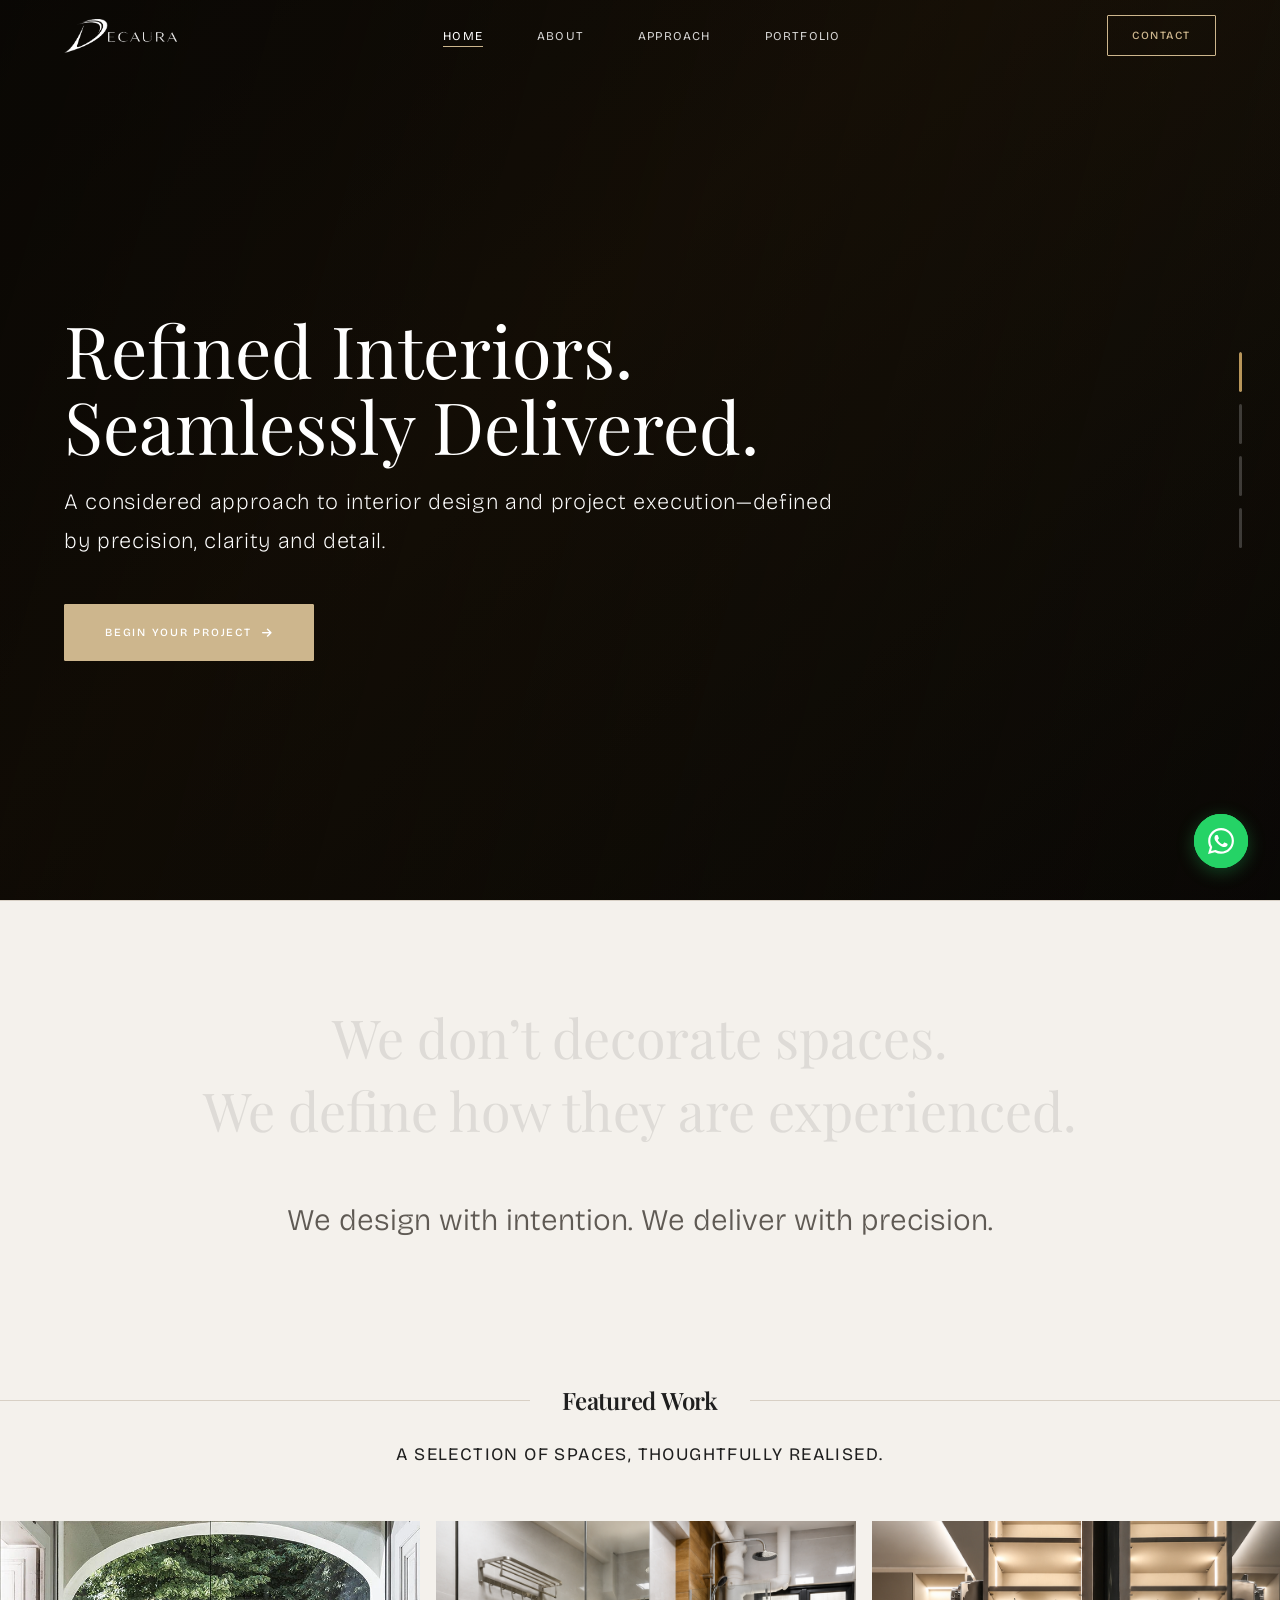
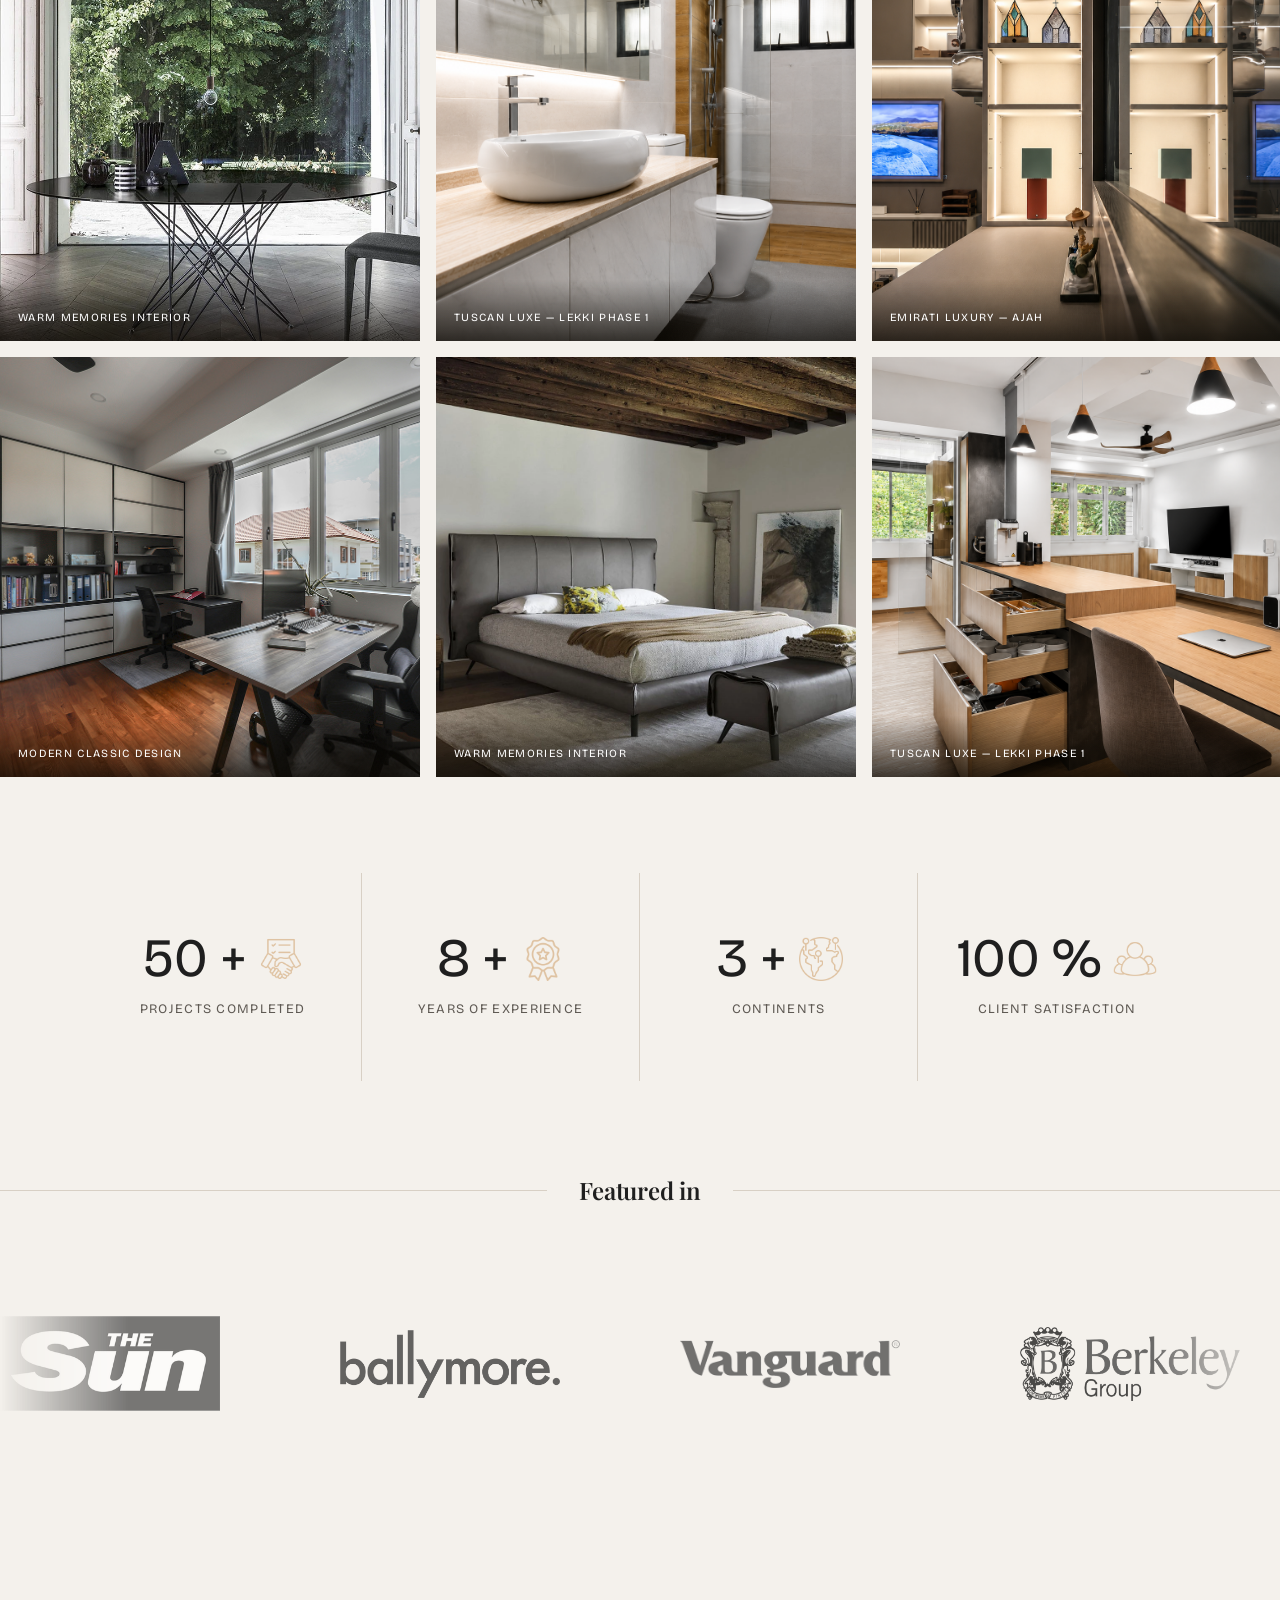
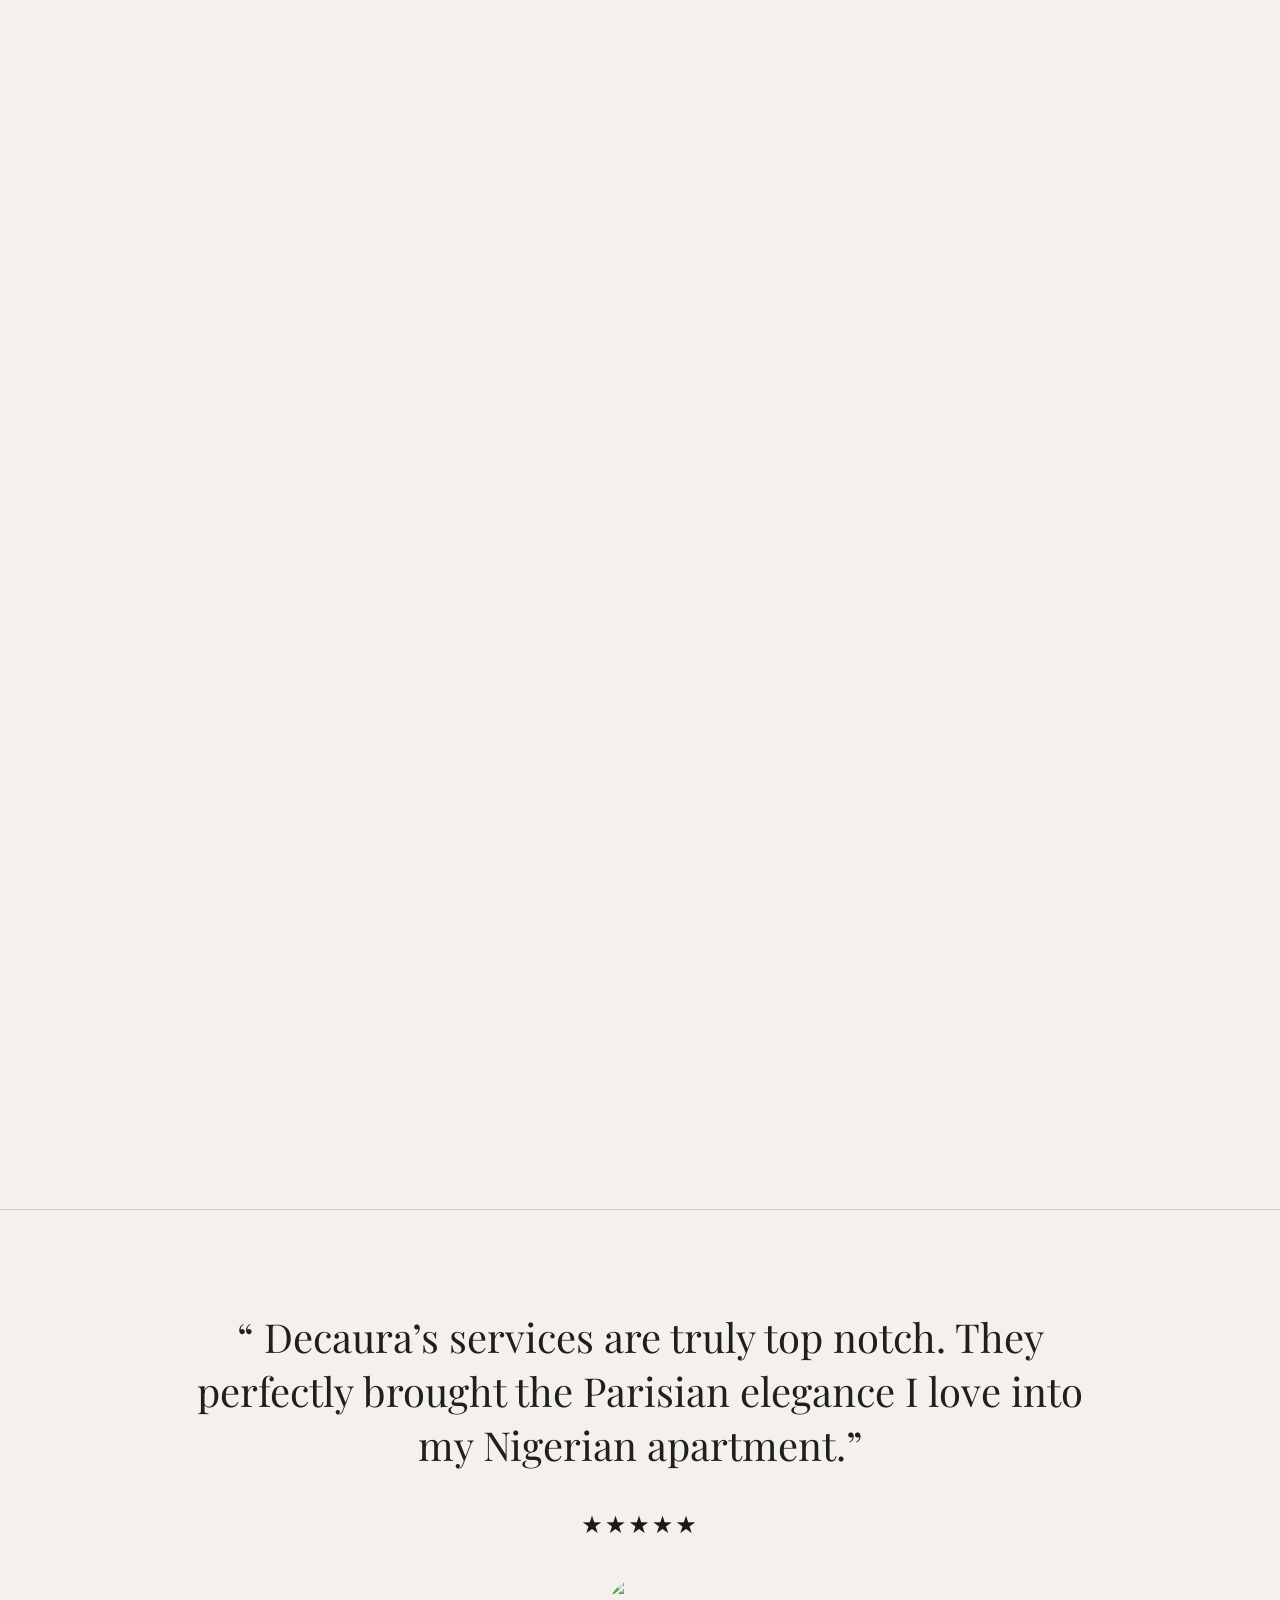
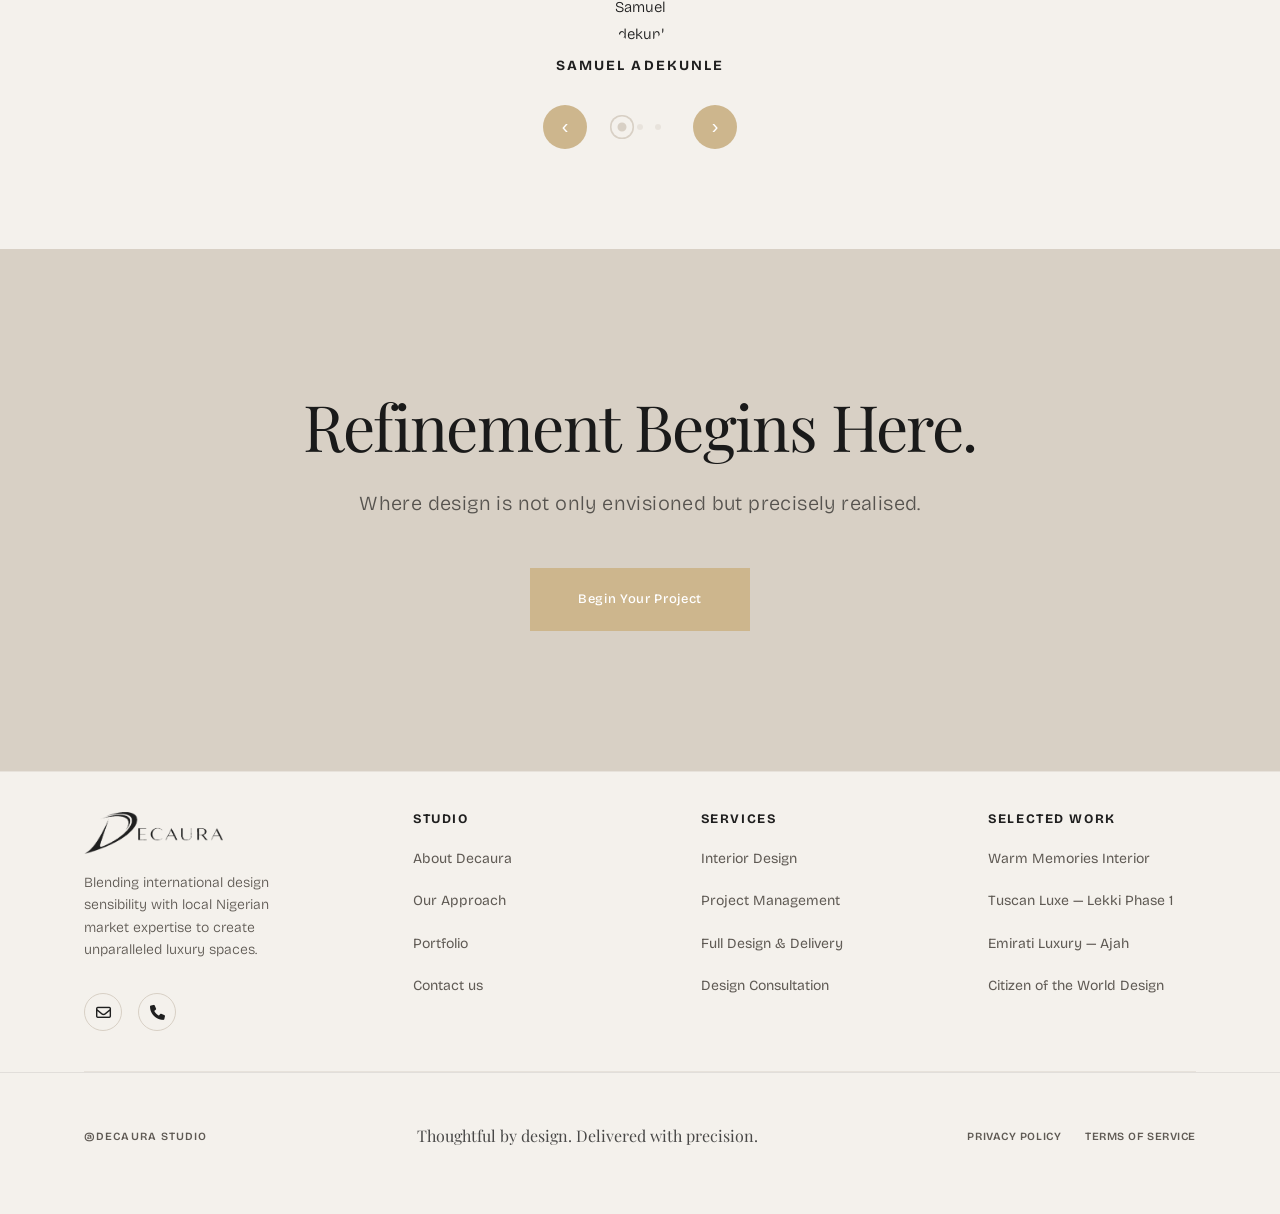
==== commit ec28cb1c: "fix: update contact details and social media links across multiple pages" ====
--- a/index.html
+++ b/index.html
@@ -76,34 +76,10 @@
             playsinline
             preload="auto"
             fetchpriority="high"
-            poster="https://res.cloudinary.com/dofd0dlul/video/upload/f_auto,q_auto,so_0/v1778574159/Video_1_esiwkj.jpg"
+            poster="https://res.cloudinary.com/dbtqvwynx/video/upload/v1784808230/13470975_1920_1080_24fps_uzjaus.jpg"
           >
             <source
-              src="https://res.cloudinary.com/dofd0dlul/video/upload/f_auto,q_auto/v1778574159/Video_1_esiwkj.mp4"
-              type="video/mp4"
-            />
-          </video>
-          <!-- <video
-            class="hero-video"
-            muted
-            playsinline
-            preload="none"
-            poster="https://res.cloudinary.com/dofd0dlul/video/upload/f_auto,q_auto,so_0/v1778573956/Video_2_rgbj42.jpg"
-          >
-            <source
-              src="https://res.cloudinary.com/dofd0dlul/video/upload/f_auto,q_auto/v1778573956/Video_2_rgbj42.mp4"
-              type="video/mp4"
-            />
-          </video> -->
-          <video
-            class="hero-video"
-            muted
-            playsinline
-            preload="none"
-            poster="https://res.cloudinary.com/dofd0dlul/video/upload/f_auto,q_auto,so_0/v1778573925/Video_3_z6vqj1.jpg"
-          >
-            <source
-              src="https://res.cloudinary.com/dofd0dlul/video/upload/f_auto,q_auto/v1778573925/Video_3_z6vqj1.mp4"
+              src="https://res.cloudinary.com/dbtqvwynx/video/upload/v1784811555/13470975_1920_1080_24fps_uzjaus.mp4"
               type="video/mp4"
             />
           </video>
@@ -112,13 +88,38 @@
             muted
             playsinline
             preload="none"
-            poster="https://res.cloudinary.com/dofd0dlul/video/upload/f_auto,q_auto,so_0/v1778573946/Video_4_sifess.jpg"
+            poster="https://res.cloudinary.com/dbtqvwynx/video/upload/v1784808251/15857232-uhd_3840_2160_30fps_rcxrs4.mp4"
           >
             <source
-              src="https://res.cloudinary.com/dofd0dlul/video/upload/f_auto,q_auto/v1778573946/Video_4_sifess.mp4"
+              src="https://res.cloudinary.com/dbtqvwynx/video/upload/v1784808251/15857232-uhd_3840_2160_30fps_rcxrs4.mp4"
               type="video/mp4"
             />
           </video>
+          <video
+            class="hero-video"
+            muted
+            playsinline
+            preload="none"
+            poster="https://res.cloudinary.com/dbtqvwynx/video/upload/v1784811873/13470979_1920_1080_24fps_ccht6b.jpg"
+          >
+            <source
+              src="https://res.cloudinary.com/dbtqvwynx/video/upload/v1784811873/13470979_1920_1080_24fps_ccht6b.mp4"
+              type="video/mp4"
+            />
+          </video>
+          <video
+            class="hero-video"
+            muted
+            playsinline
+            preload="none"
+            poster="https://res.cloudinary.com/dbtqvwynx/video/upload/v1784808230/9663211-hd_1920_1080_30fps_re23w6.jpg"
+          >
+            <source
+              src="https://res.cloudinary.com/dbtqvwynx/video/upload/v1784808230/9663211-hd_1920_1080_30fps_re23w6.mp4"
+              type="video/mp4"
+            />
+          </video>
+ 
         </div>
 
         <div class="hero-overlay"></div>
@@ -147,10 +148,10 @@
           </div>
           <div class="indicator" data-index="2">
             <div class="indicator-fill"></div>
-          </div>
-          <!-- <div class="indicator" data-index="3">
+          </div>  
+          <div class="indicator" data-index="4">
             <div class="indicator-fill"></div>
-          </div> -->
+          </div>
         </div>
       </section>
 
@@ -529,7 +530,6 @@
         ══════════════════════════════ -->
       <section class="services-section" id="services">
         <h2><span>Our Services</span></h2>
-        <h3 class="featured-second-heading"><span>From concept to completion, every element is carefully overseen</span></h3>
         <div class="container">
           <div class="services-layout">
             <!-- LEFT: image + description -->
@@ -748,12 +748,7 @@
               market expertise to create unparalleled luxury spaces.
             </p>
             <div class="ff-socials">
-              <a href="#" aria-label="Instagram" class="social-icon"
-                ><i class="fab fa-instagram"></i
-              ></a>
-              <a href="#" aria-label="LinkedIn" class="social-icon"
-                ><i class="fab fa-linkedin-in"></i
-              ></a>
+              
               <a
                 href="mailto:hello@decaura.com"
                 aria-label="Email"
@@ -761,7 +756,7 @@
                 ><i class="far fa-envelope"></i
               ></a>
               <a
-                href="tel:+2340000000000"
+                href="tel:+2348109008366"
                 aria-label="Phone"
                 class="social-icon"
                 ><i class="fas fa-phone"></i
--- a/styles/global.css
+++ b/styles/global.css
@@ -840,7 +840,7 @@
     align-items: center;
     gap: 120px;
     width: max-content;
-    animation: logoScroll 35s linear infinite;
+    animation: logoScroll 20s linear infinite;
 }
 .logo-item {
     flex-shrink: 0;
@@ -1262,7 +1262,7 @@
 .footer-full {
     background: var(--porcelain-white);
     border-top: 1px solid var(--shadow-grey);
-    padding: 80px 0 40px;
+    padding: 40px 0 40px;
 }
 .footer-full-grid {
     display: grid;
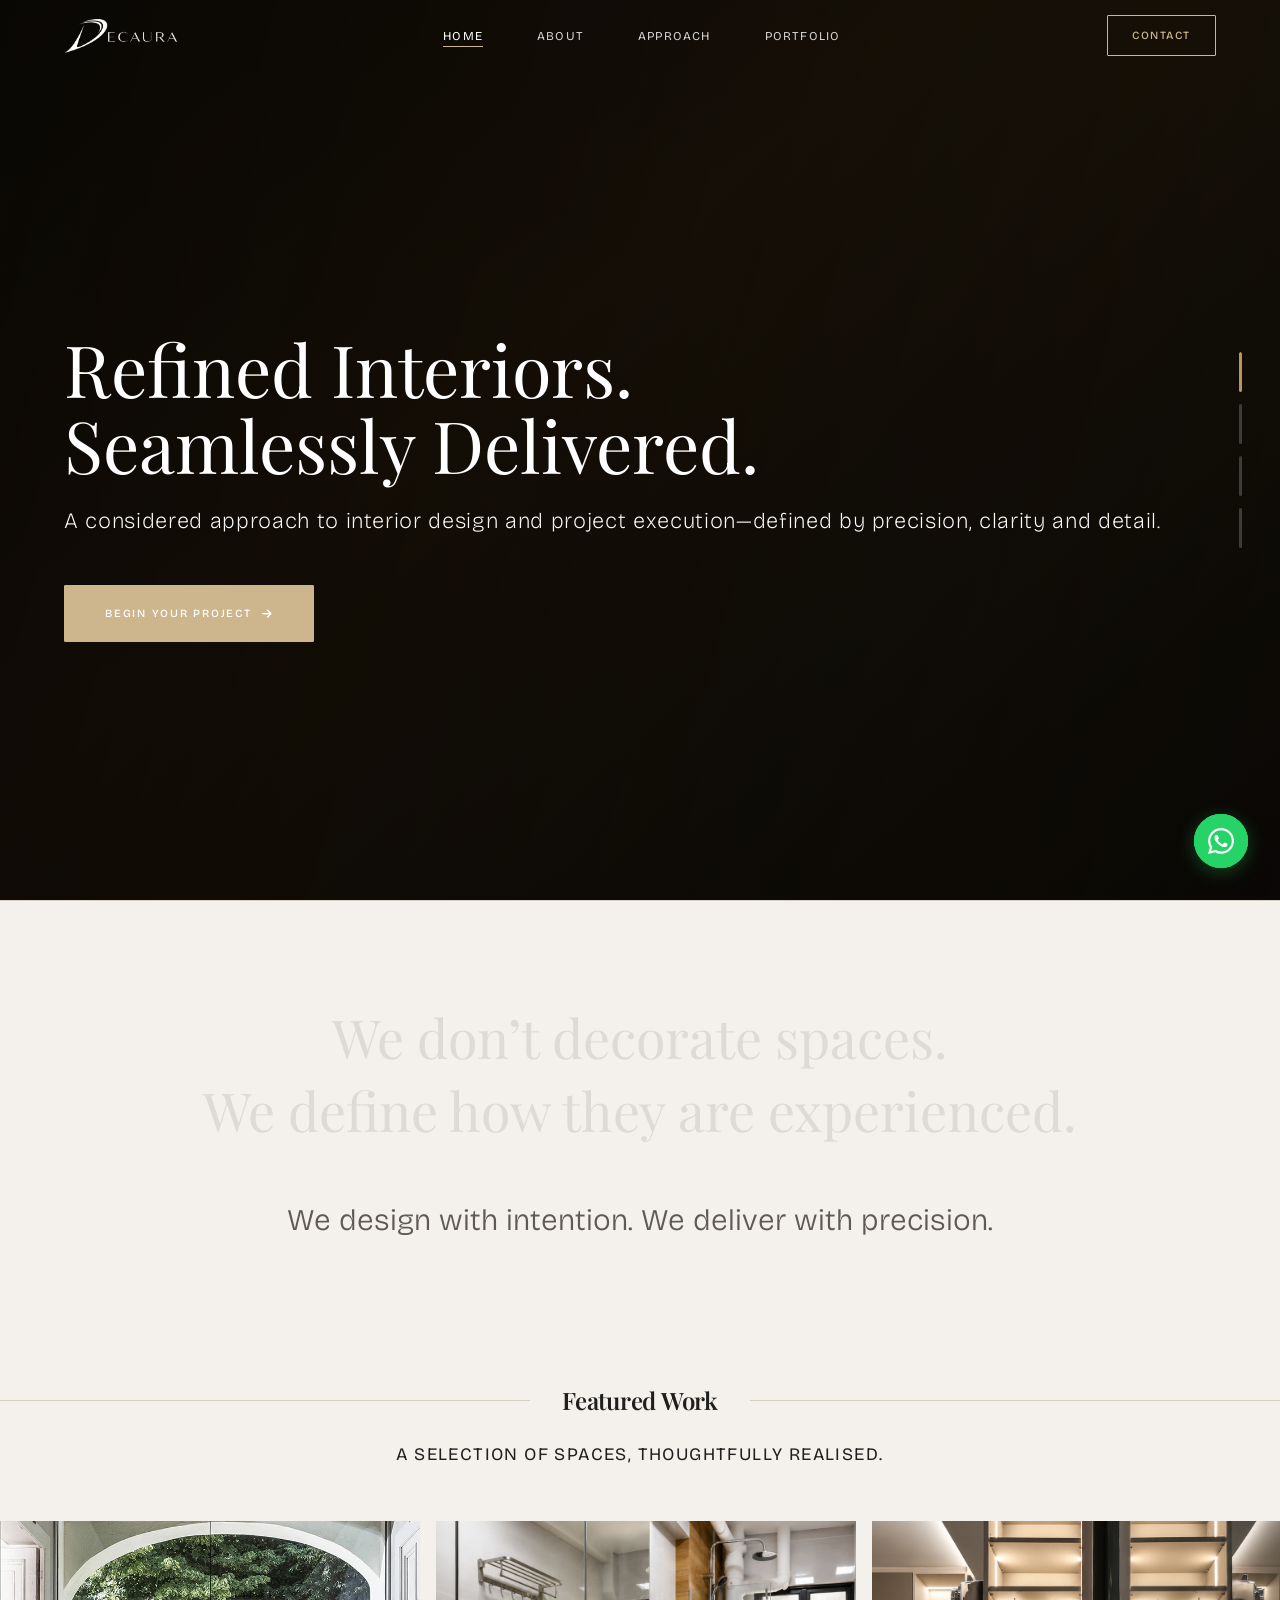
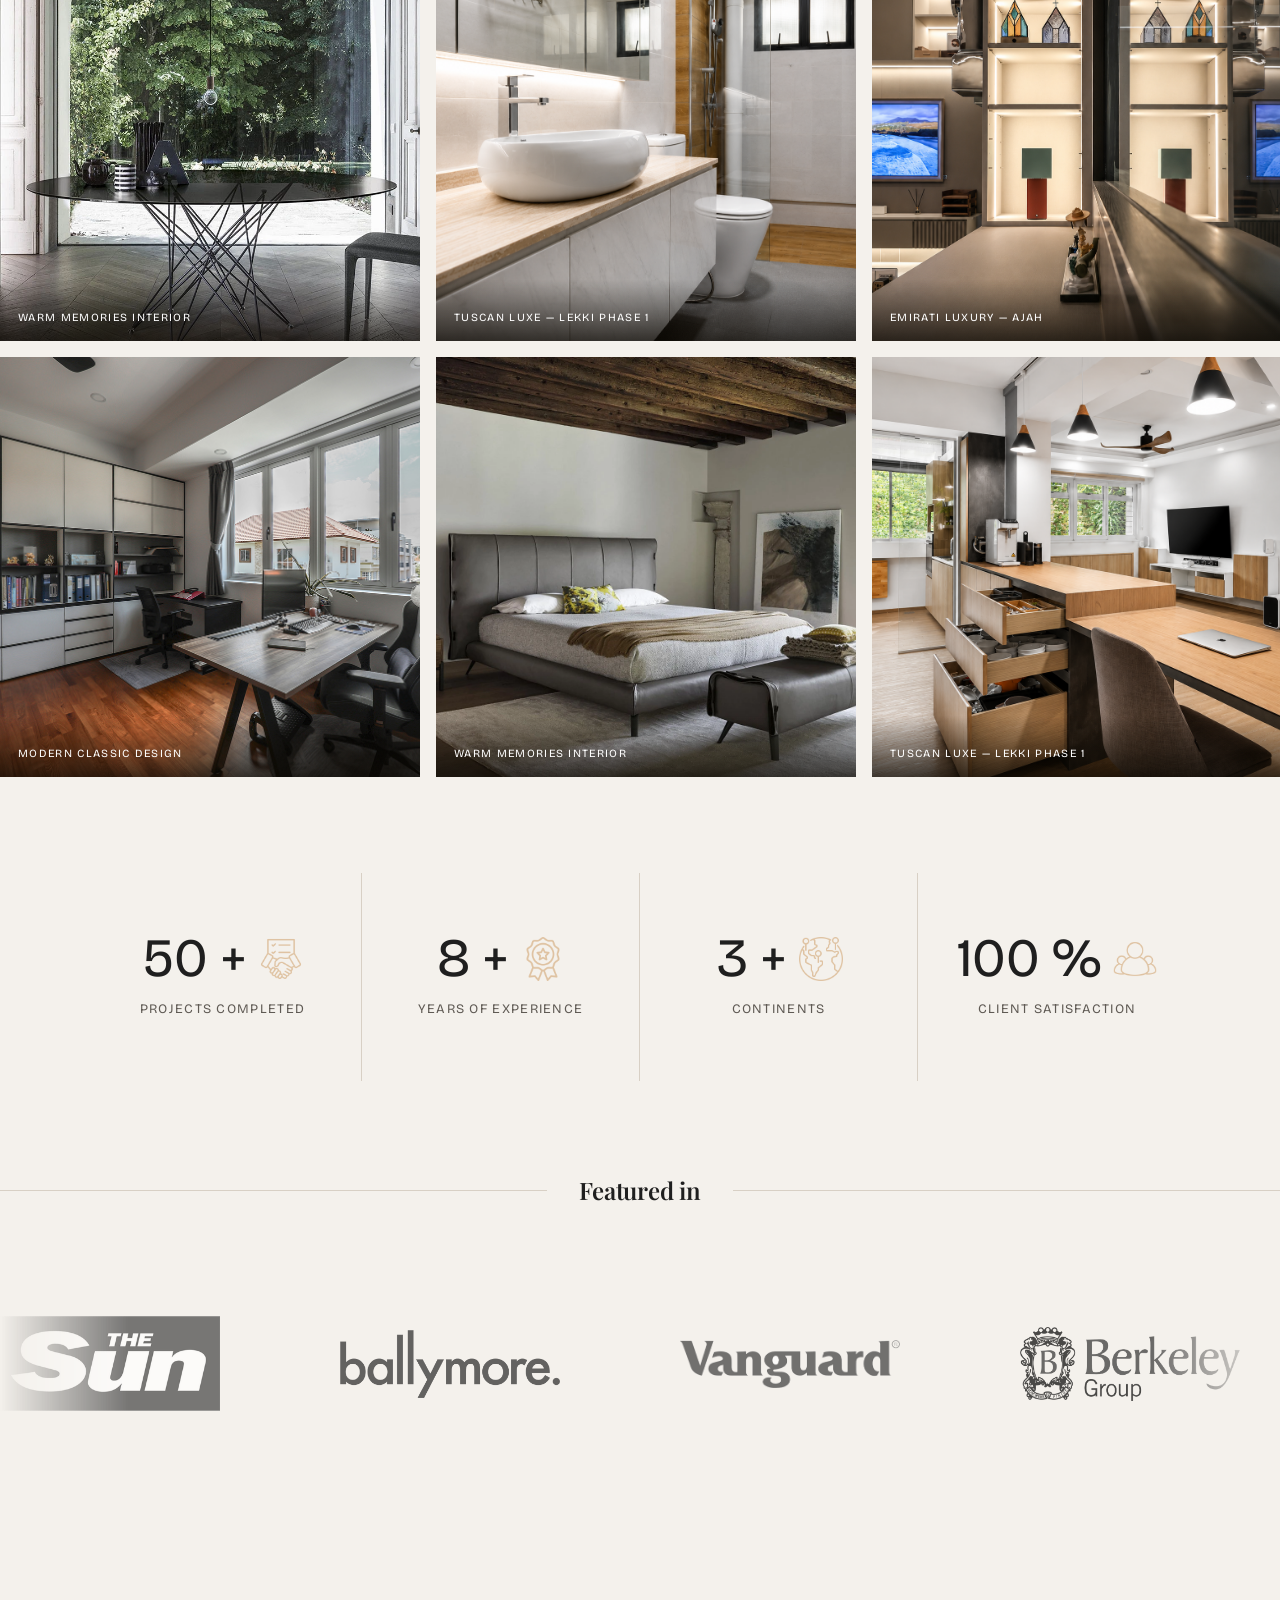
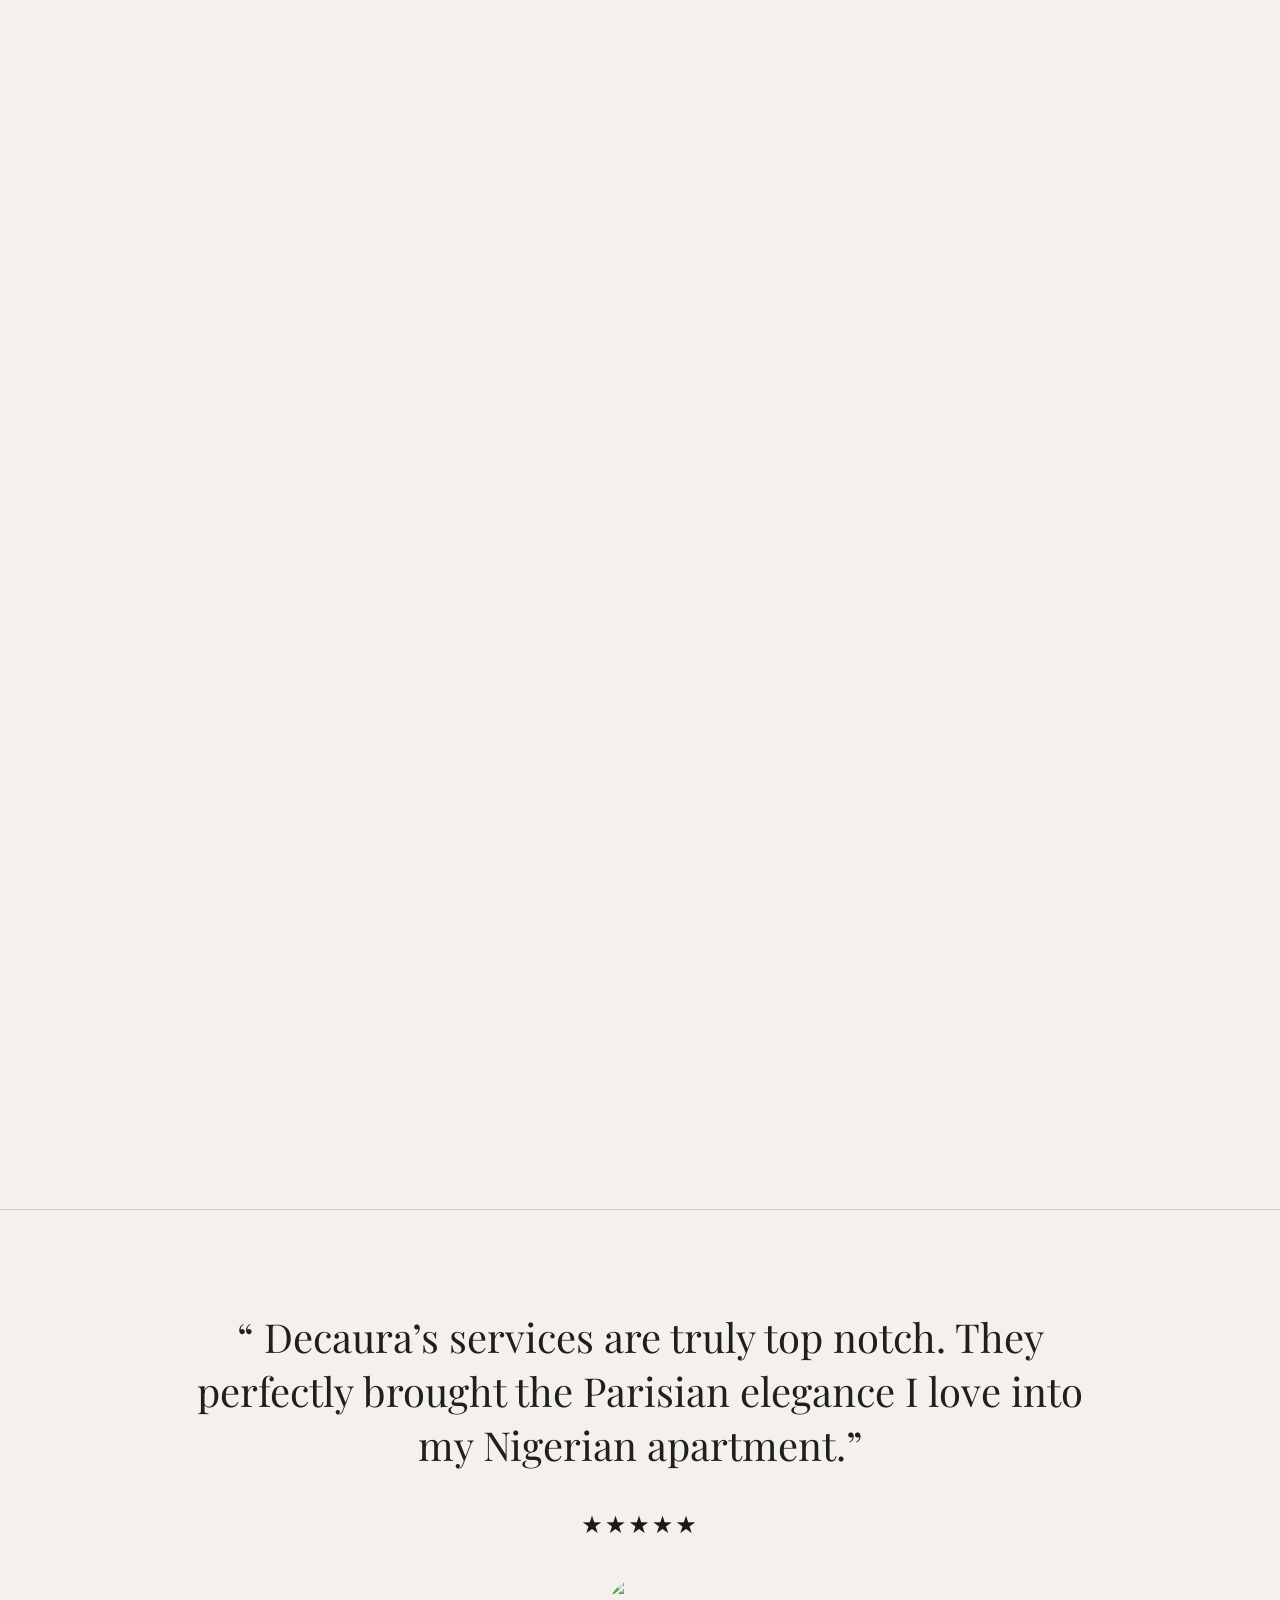
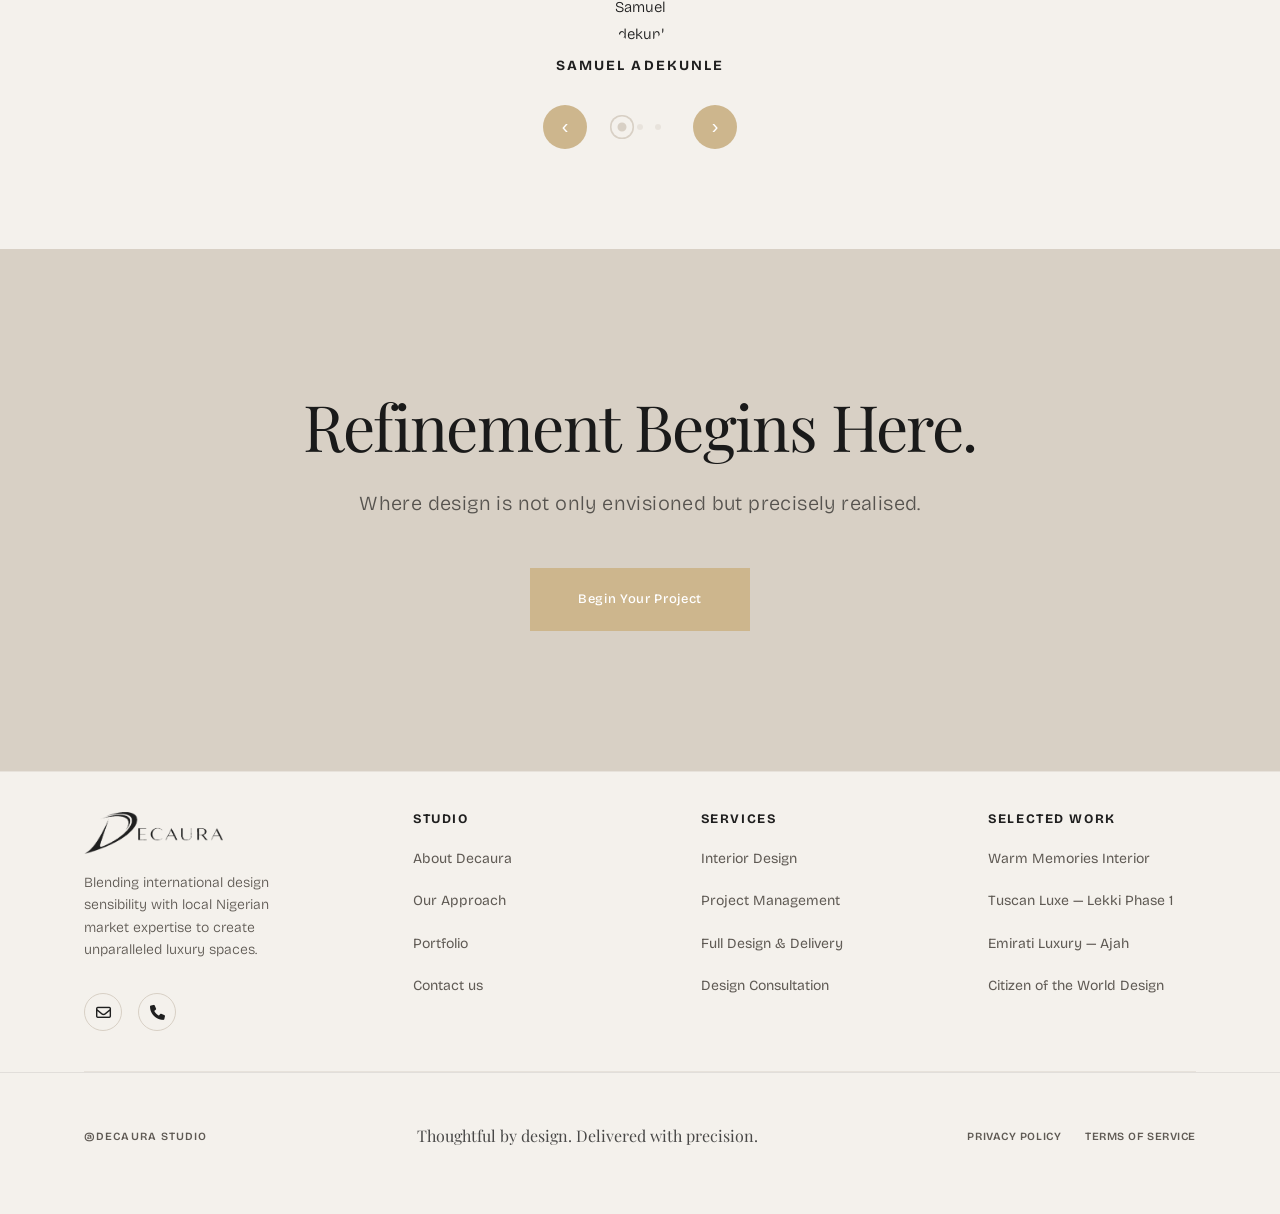
==== commit 8cd084b9: "fix: update telephone number format in contact page and correct punctuation in index page" ====
--- a/index.html
+++ b/index.html
@@ -129,7 +129,7 @@
             Refined Interiors.<br />Seamlessly Delivered.
           </h1>
           <p class="hero-sub">
-            A considered approach to interior design and project  execution—defined <br>by precision, clarity and detail.
+            A considered approach to interior design and project  execution—defined by precision, clarity and detail.
 
           </p>
           <a href="./contact.html" class="btn btn-bronze begin-project"
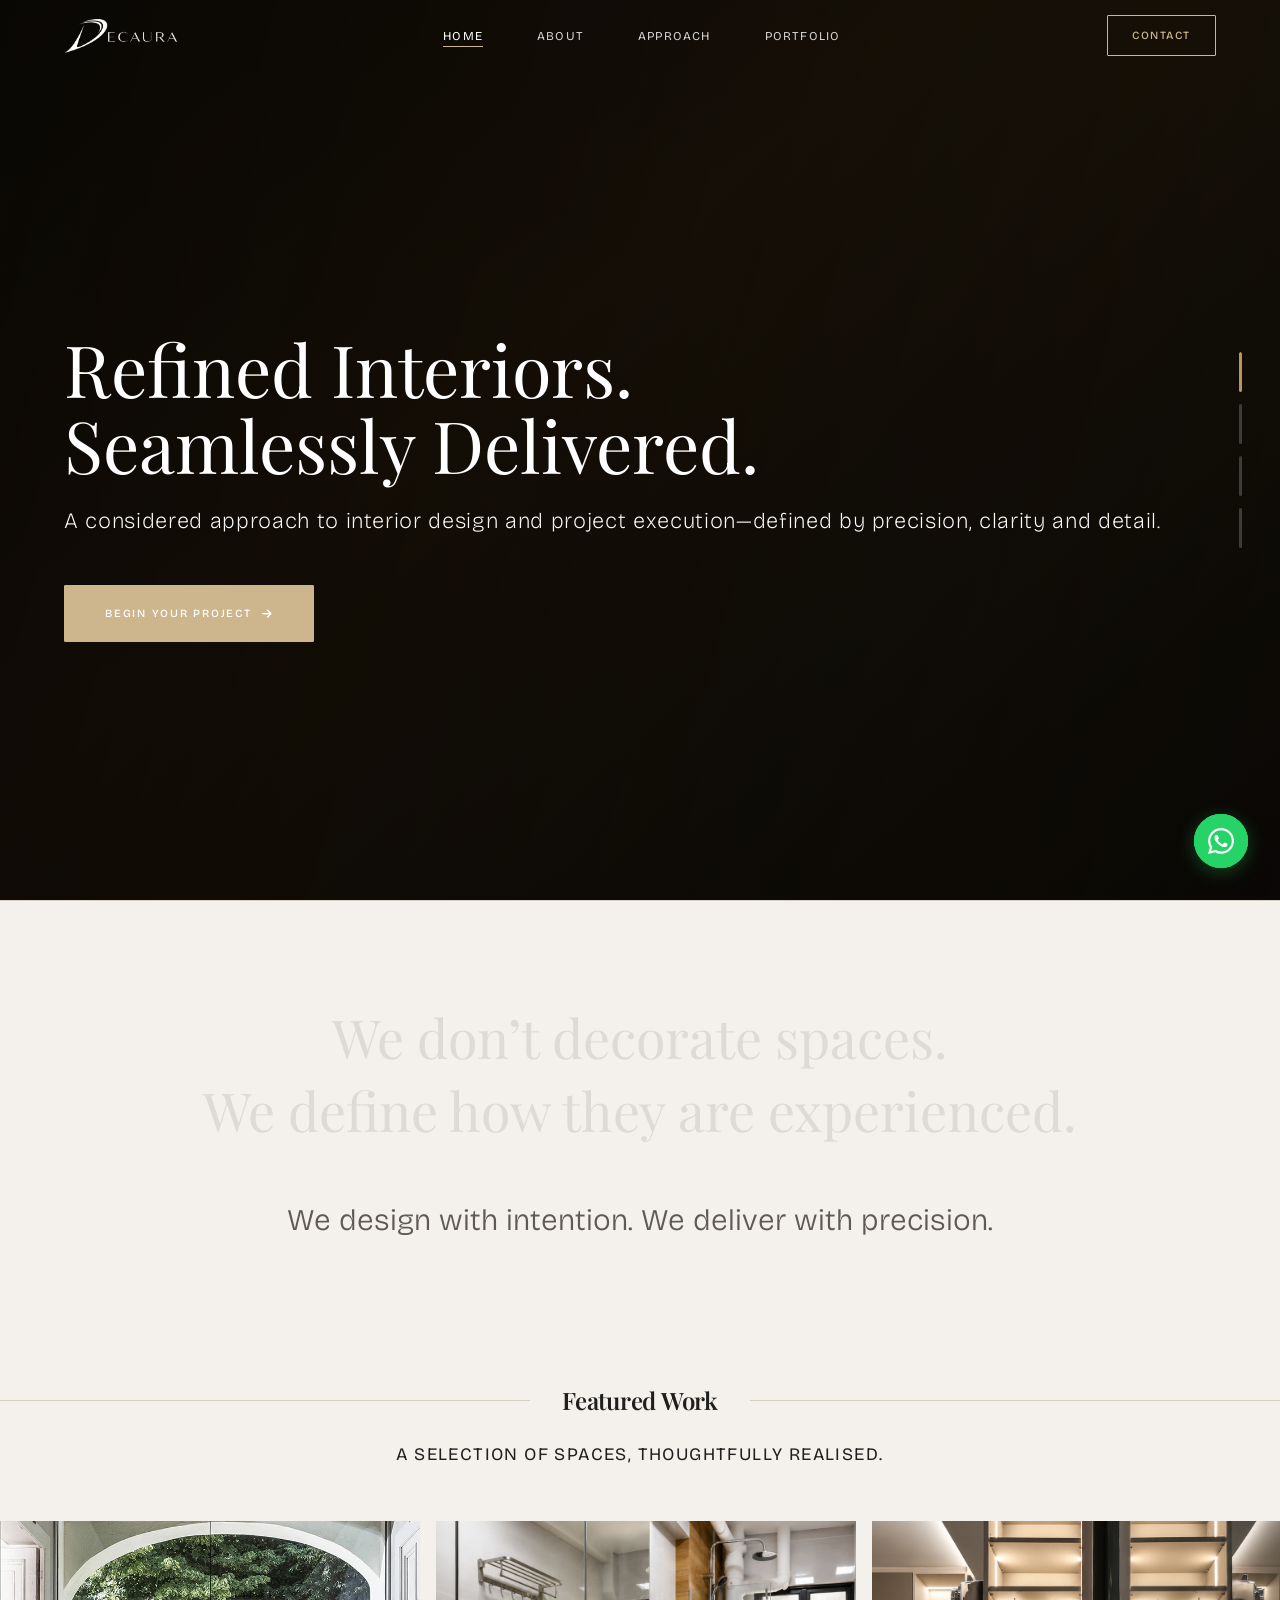
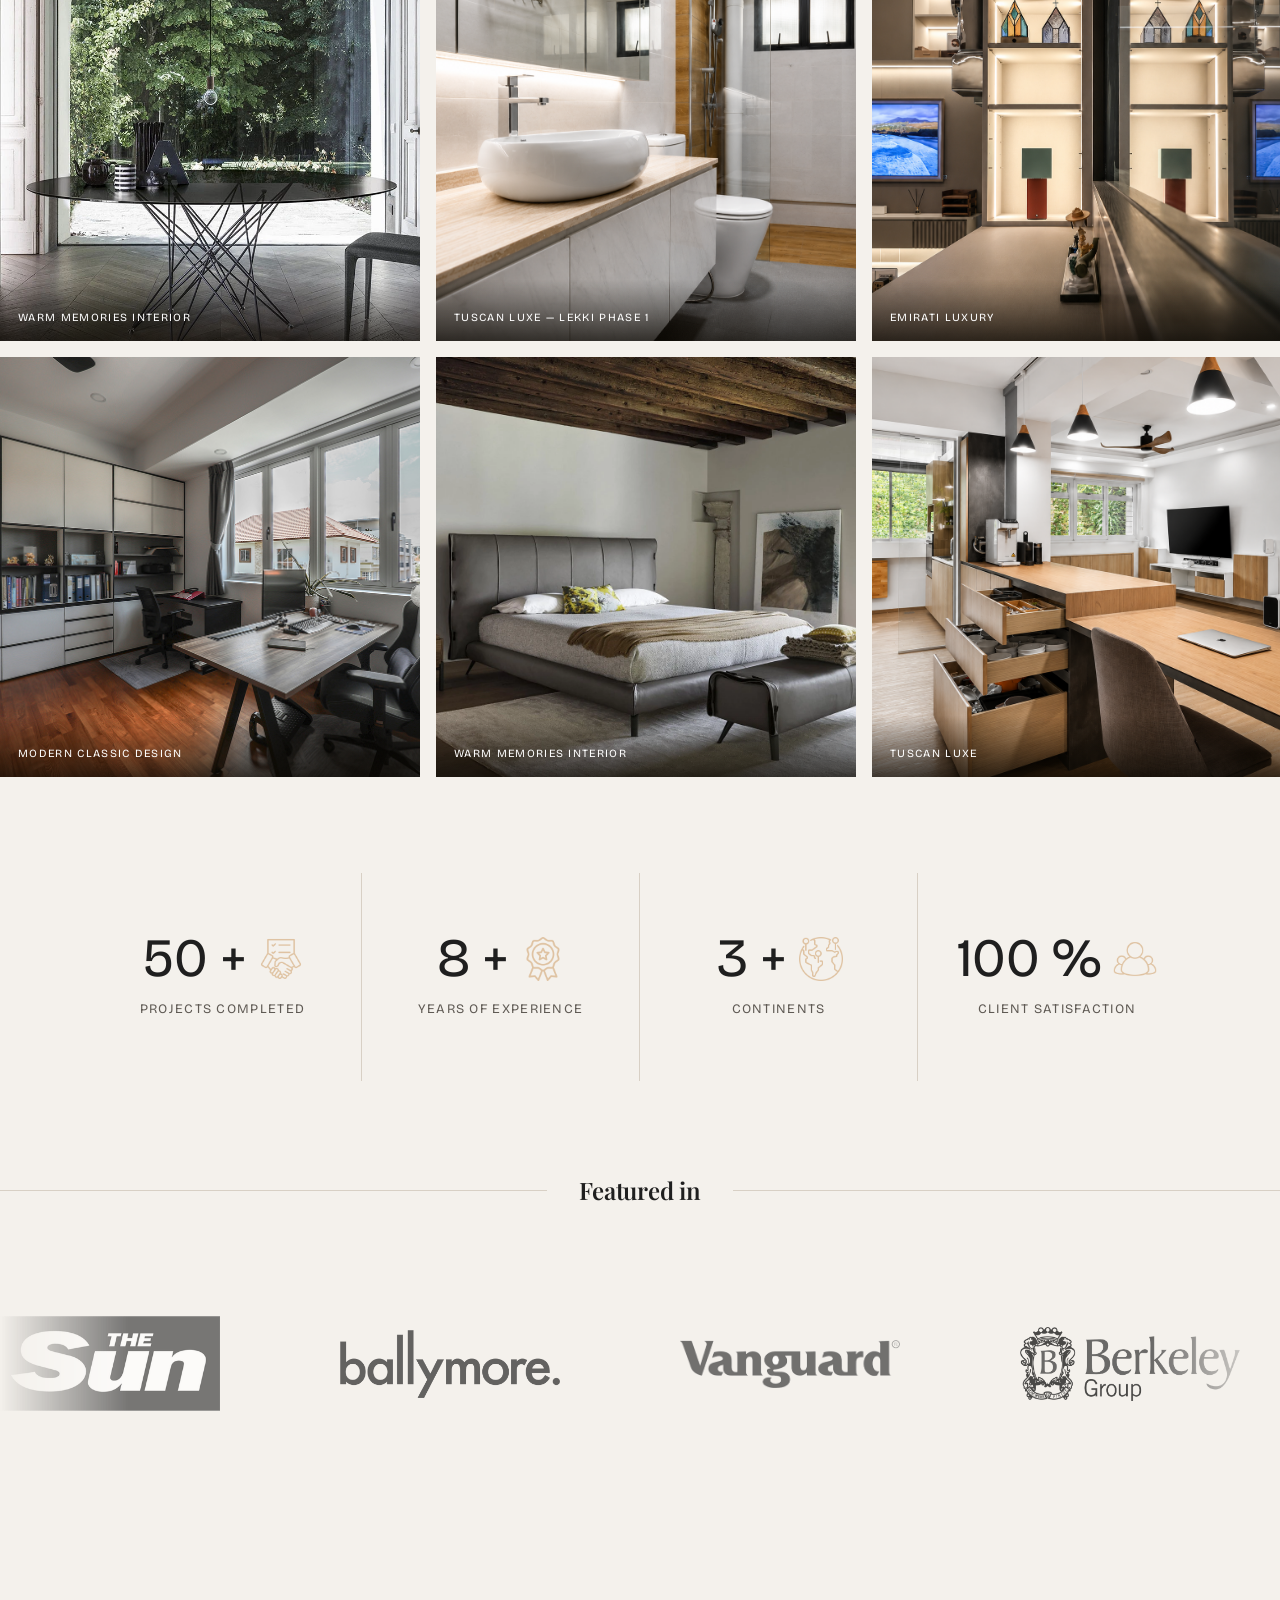
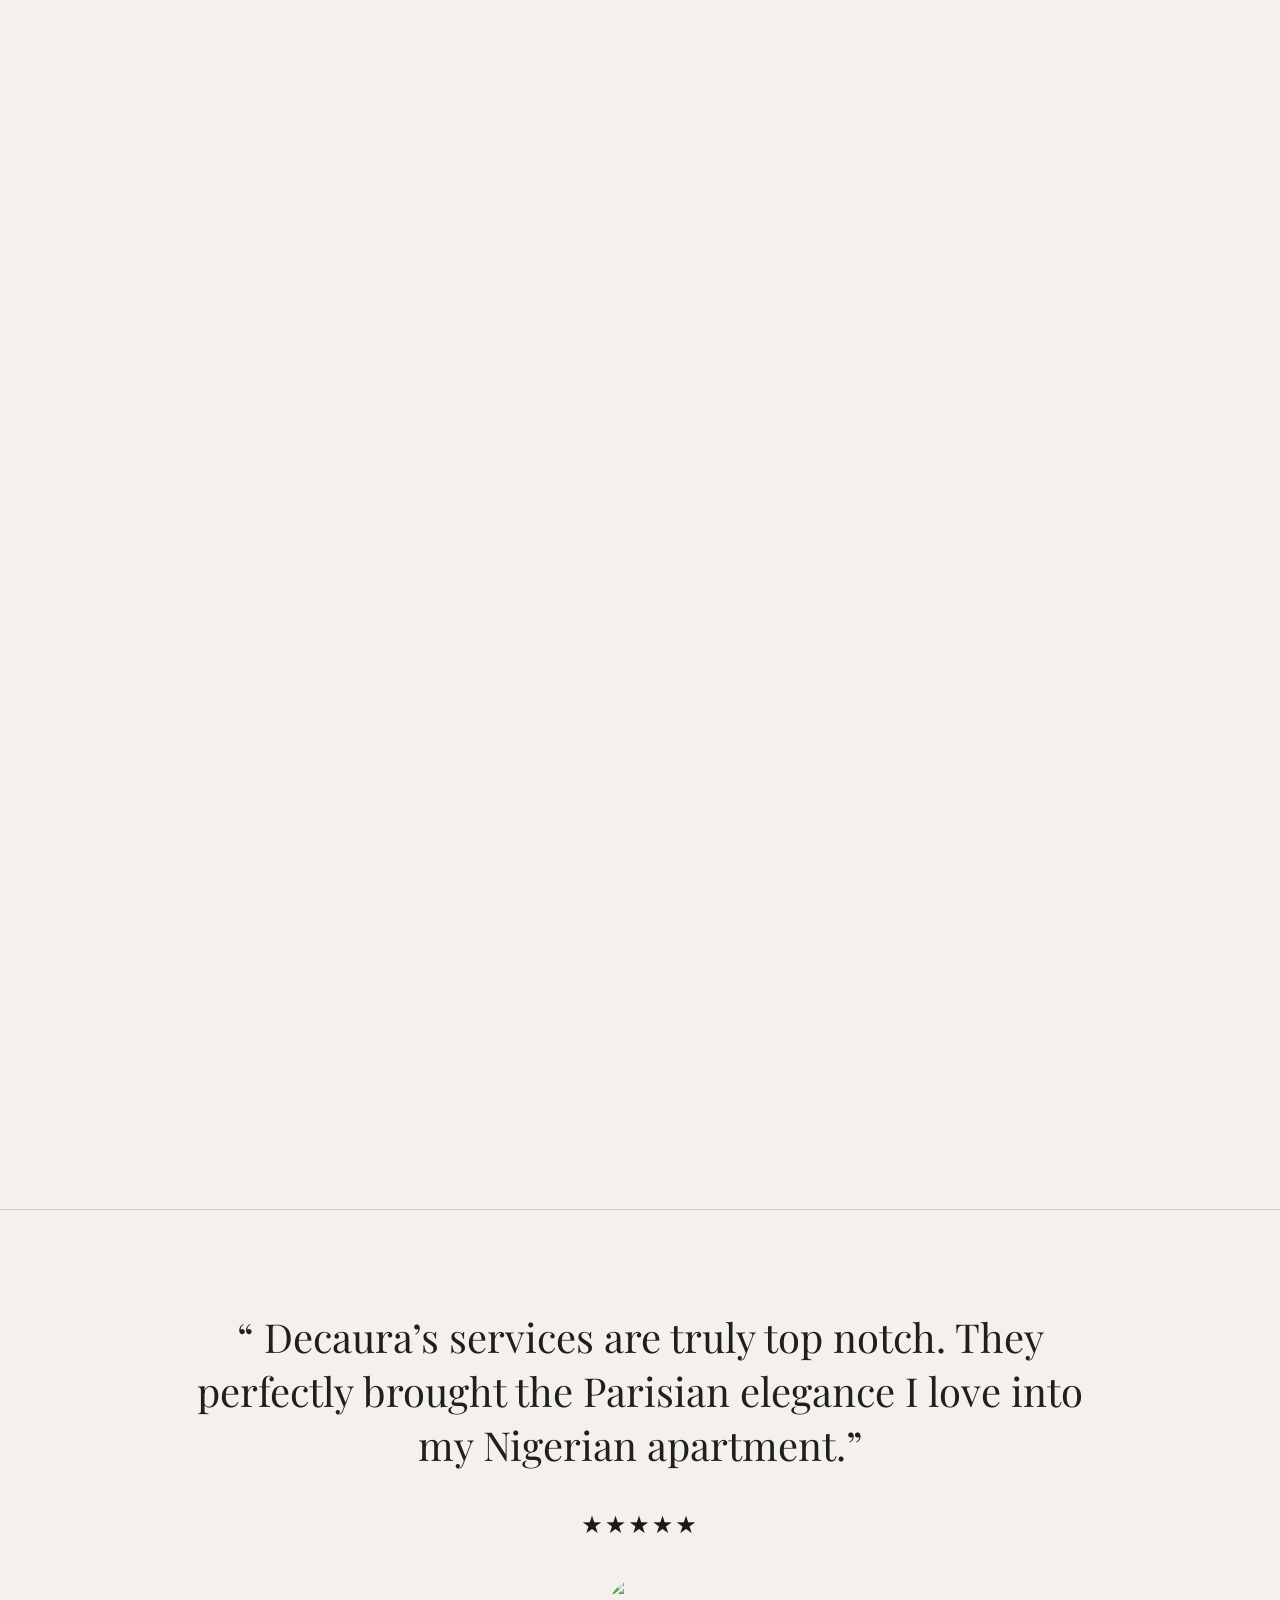
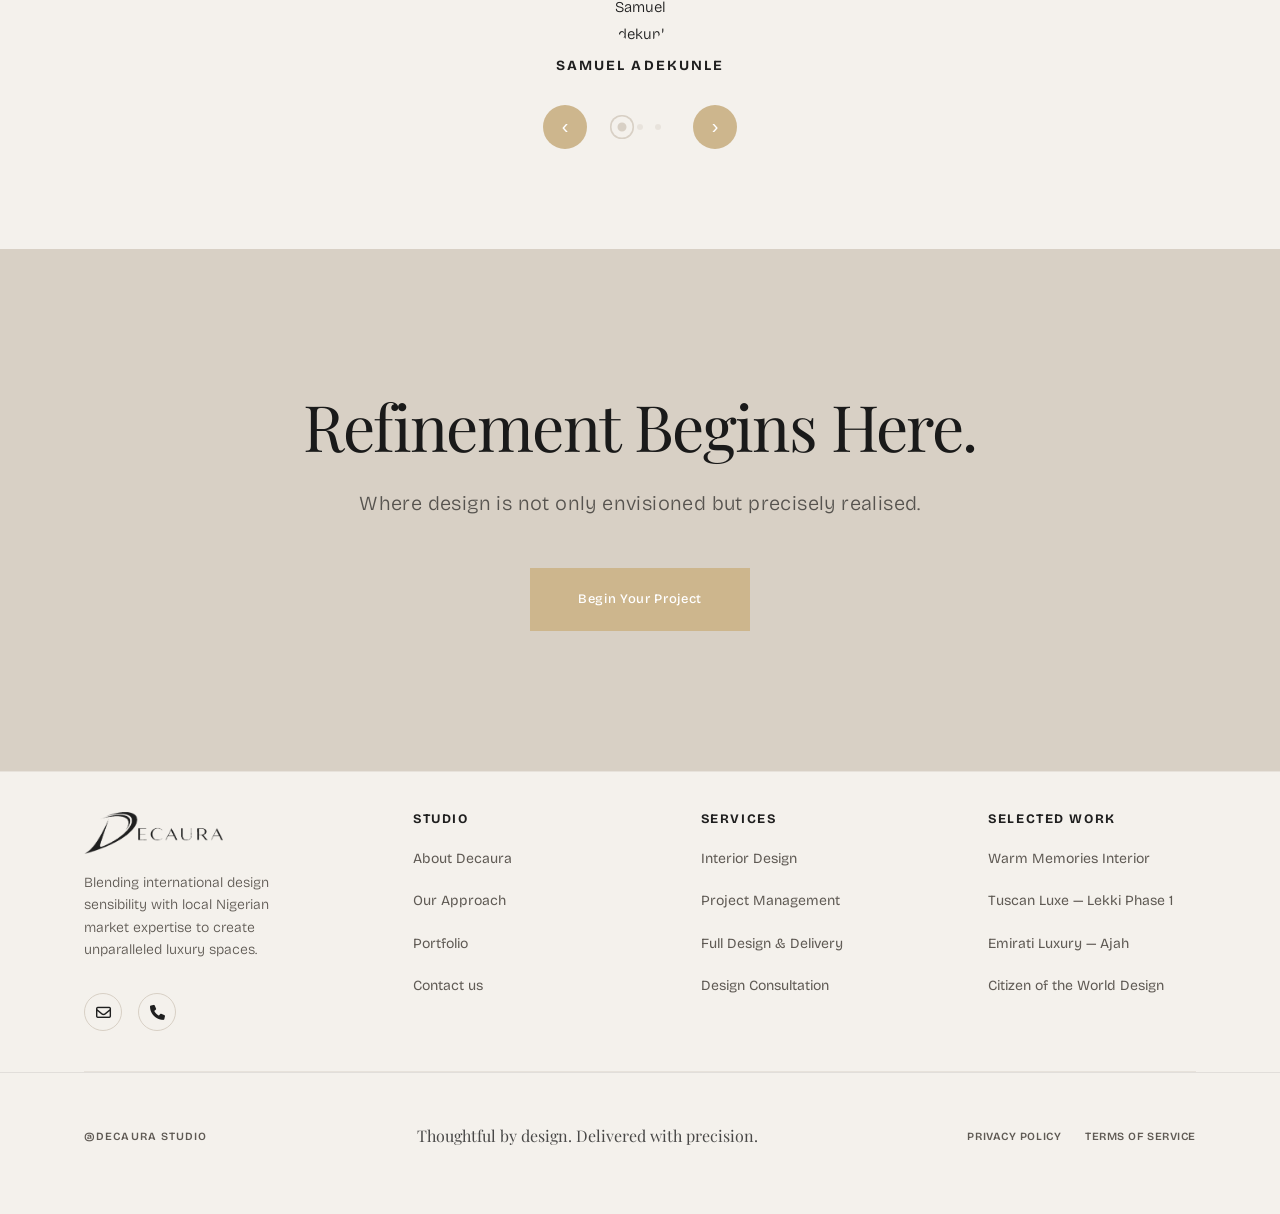
==== commit 8194988f: "feat: add founder portrait to meet the founder section and match height with bio content" ====
--- a/index.html
+++ b/index.html
@@ -2,6 +2,7 @@
 <html lang="en">
   <head>
     <meta charset="UTF-8" />
+    
     <meta name="viewport" content="width=device-width, initial-scale=1.0" />
     <title>Decaura – Refined Interiors. Seamlessly Delivered.</title>
     <link rel="stylesheet" href="./styles/global.css" />
@@ -76,10 +77,10 @@
             playsinline
             preload="auto"
             fetchpriority="high"
-            poster="https://res.cloudinary.com/dbtqvwynx/video/upload/v1784808230/13470975_1920_1080_24fps_uzjaus.jpg"
+            poster="https://www.pexels.com/download/video/9663211/"
           >
             <source
-              src="https://res.cloudinary.com/dbtqvwynx/video/upload/v1784811555/13470975_1920_1080_24fps_uzjaus.mp4"
+              src="https://www.pexels.com/download/video/9663211/"
               type="video/mp4"
             />
           </video>
@@ -88,10 +89,10 @@
             muted
             playsinline
             preload="none"
-            poster="https://res.cloudinary.com/dbtqvwynx/video/upload/v1784808251/15857232-uhd_3840_2160_30fps_rcxrs4.mp4"
+            poster="https://www.pexels.com/download/video/15857232/"
           >
             <source
-              src="https://res.cloudinary.com/dbtqvwynx/video/upload/v1784808251/15857232-uhd_3840_2160_30fps_rcxrs4.mp4"
+              src="https://www.pexels.com/download/video/15857232/"
               type="video/mp4"
             />
           </video>
@@ -100,10 +101,10 @@
             muted
             playsinline
             preload="none"
-            poster="https://res.cloudinary.com/dbtqvwynx/video/upload/v1784811873/13470979_1920_1080_24fps_ccht6b.jpg"
+            poster="https://www.pexels.com/download/video/38675643/"
           >
             <source
-              src="https://res.cloudinary.com/dbtqvwynx/video/upload/v1784811873/13470979_1920_1080_24fps_ccht6b.mp4"
+              src="https://www.pexels.com/download/video/38675643/"
               type="video/mp4"
             />
           </video>
@@ -112,10 +113,10 @@
             muted
             playsinline
             preload="none"
-            poster="https://res.cloudinary.com/dbtqvwynx/video/upload/v1784808230/9663211-hd_1920_1080_30fps_re23w6.jpg"
+            poster="https://www.pexels.com/download/video/31617700/"
           >
             <source
-              src="https://res.cloudinary.com/dbtqvwynx/video/upload/v1784808230/9663211-hd_1920_1080_30fps_re23w6.mp4"
+              src="https://www.pexels.com/download/video/31617700/"
               type="video/mp4"
             />
           </video>
@@ -202,7 +203,7 @@
             <div class="work-slide">
               <a href="./project-detail.html?id=emirati-luxury-ajah-lagos">
                 <img src="./images/Portfolio Images/Emirati Luxury - Ajah Lagos/dubai_villa 9.png" alt="Emirati Luxury, Ajah" loading="lazy" decoding="async" width="420" height="420" />
-                <span class="slide-label">Emirati Luxury — Ajah</span>
+                <span class="slide-label">Emirati Luxury</span>
               </a>
             </div>
             <div class="work-slide">
@@ -226,7 +227,7 @@
             <div class="work-slide">
               <a href="./project-detail.html?id=french-elegance-victoria-island">
                 <img src="./images/Portfolio Images/French Elegance - Victoria Island LAgos/ChatGPT Image Jul 11, 2026, 02_54_03 PM.png" alt="French Elegance — V.I." loading="lazy" decoding="async" width="420" height="420" />
-                <span class="slide-label">French Elegance — V.I.</span>
+                <span class="slide-label">French Elegance — London</span>
               </a>
             </div>
             <!-- Duplicate set for seamless loop -->
@@ -239,13 +240,13 @@
             <div class="work-slide" aria-hidden="true">
               <a href="./project-detail.html?id=tuscan-luxe-lekki-phase-1">
                 <img src="./images/Portfolio Images/Tuscan Luxe - Lekki Phase 1/ChatGPT Image Jul 12, 2026, 11_24_51 AM.png" alt="" />
-                <span class="slide-label">Tuscan Luxe — Lekki Phase 1</span>
+                <span class="slide-label">Tuscan Luxe</span>
               </a>
             </div>
             <div class="work-slide" aria-hidden="true">
               <a href="./project-detail.html?id=emirati-luxury-ajah-lagos">
                 <img src="./images/Portfolio Images/Emirati Luxury - Ajah Lagos/dubai_villa 9.png" alt="" />
-                <span class="slide-label">Emirati Luxury — Ajah</span>
+                <span class="slide-label">Emirati Luxury</span>
               </a>
             </div>
             <div class="work-slide" aria-hidden="true">
@@ -263,13 +264,13 @@
             <div class="work-slide" aria-hidden="true">
               <a href="./project-detail.html?id=regency-living-ota-ogun-state">
                 <img src="./images/Portfolio Images/Regency Living - Ota Ogun State/ChatGPT Image Jul 11, 2026, 05_29_54 PM.png" alt="" />
-                <span class="slide-label">Regency Living — Ota</span>
+                <span class="slide-label">Regency Living</span>
               </a>
             </div>
             <div class="work-slide" aria-hidden="true">
               <a href="./project-detail.html?id=french-elegance-victoria-island">
                 <img src="./images/Portfolio Images/French Elegance - Victoria Island LAgos/ChatGPT Image Jul 11, 2026, 02_54_03 PM.png" alt="" />
-                <span class="slide-label">French Elegance — V.I.</span>
+                <span class="slide-label">French Elegance — London</span>
               </a>
             </div>
           </div>
@@ -290,13 +291,13 @@
             <div class="work-slide">
               <a href="./project-detail.html?id=tuscan-luxe-lekki-phase-1">
                 <img src="./images/Portfolio Images/Tuscan Luxe - Lekki Phase 1/ChatGPT Image Jul 11, 2026, 03_26_49 PM.png" alt="Tuscan Luxe — Lekki Phase 1" loading="lazy" decoding="async" width="420" height="420" />
-                <span class="slide-label">Tuscan Luxe — Lekki Phase 1</span>
+                <span class="slide-label">Tuscan Luxe</span>
               </a>
             </div>
             <div class="work-slide">
               <a href="./project-detail.html?id=emirati-luxury-ajah-lagos">
                 <img src="./images/Portfolio Images/Emirati Luxury - Ajah Lagos/dubai_villa 8.png" alt="Emirati Luxury, Ajah" loading="lazy" decoding="async" width="420" height="420" />
-                <span class="slide-label">Emirati Luxury — Ajah</span>
+                <span class="slide-label">Emirati Luxury</span>
               </a>
             </div>
             <div class="work-slide">
@@ -327,13 +328,13 @@
             <div class="work-slide" aria-hidden="true">
               <a href="./project-detail.html?id=tuscan-luxe-lekki-phase-1">
                 <img src="./images/Portfolio Images/Tuscan Luxe - Lekki Phase 1/ChatGPT Image Jul 11, 2026, 03_26_49 PM.png" alt="" />
-                <span class="slide-label">Tuscan Luxe — Lekki Phase 1</span>
+                <span class="slide-label">Tuscan Luxe</span>
               </a>
             </div>
             <div class="work-slide" aria-hidden="true">
               <a href="./project-detail.html?id=emirati-luxury-ajah-lagos">
                 <img src="./images/Portfolio Images/Emirati Luxury - Ajah Lagos/dubai_villa 8.png" alt="" />
-                <span class="slide-label">Emirati Luxury — Ajah</span>
+                <span class="slide-label">Emirati Luxury</span>
               </a>
             </div>
             <div class="work-slide" aria-hidden="true">
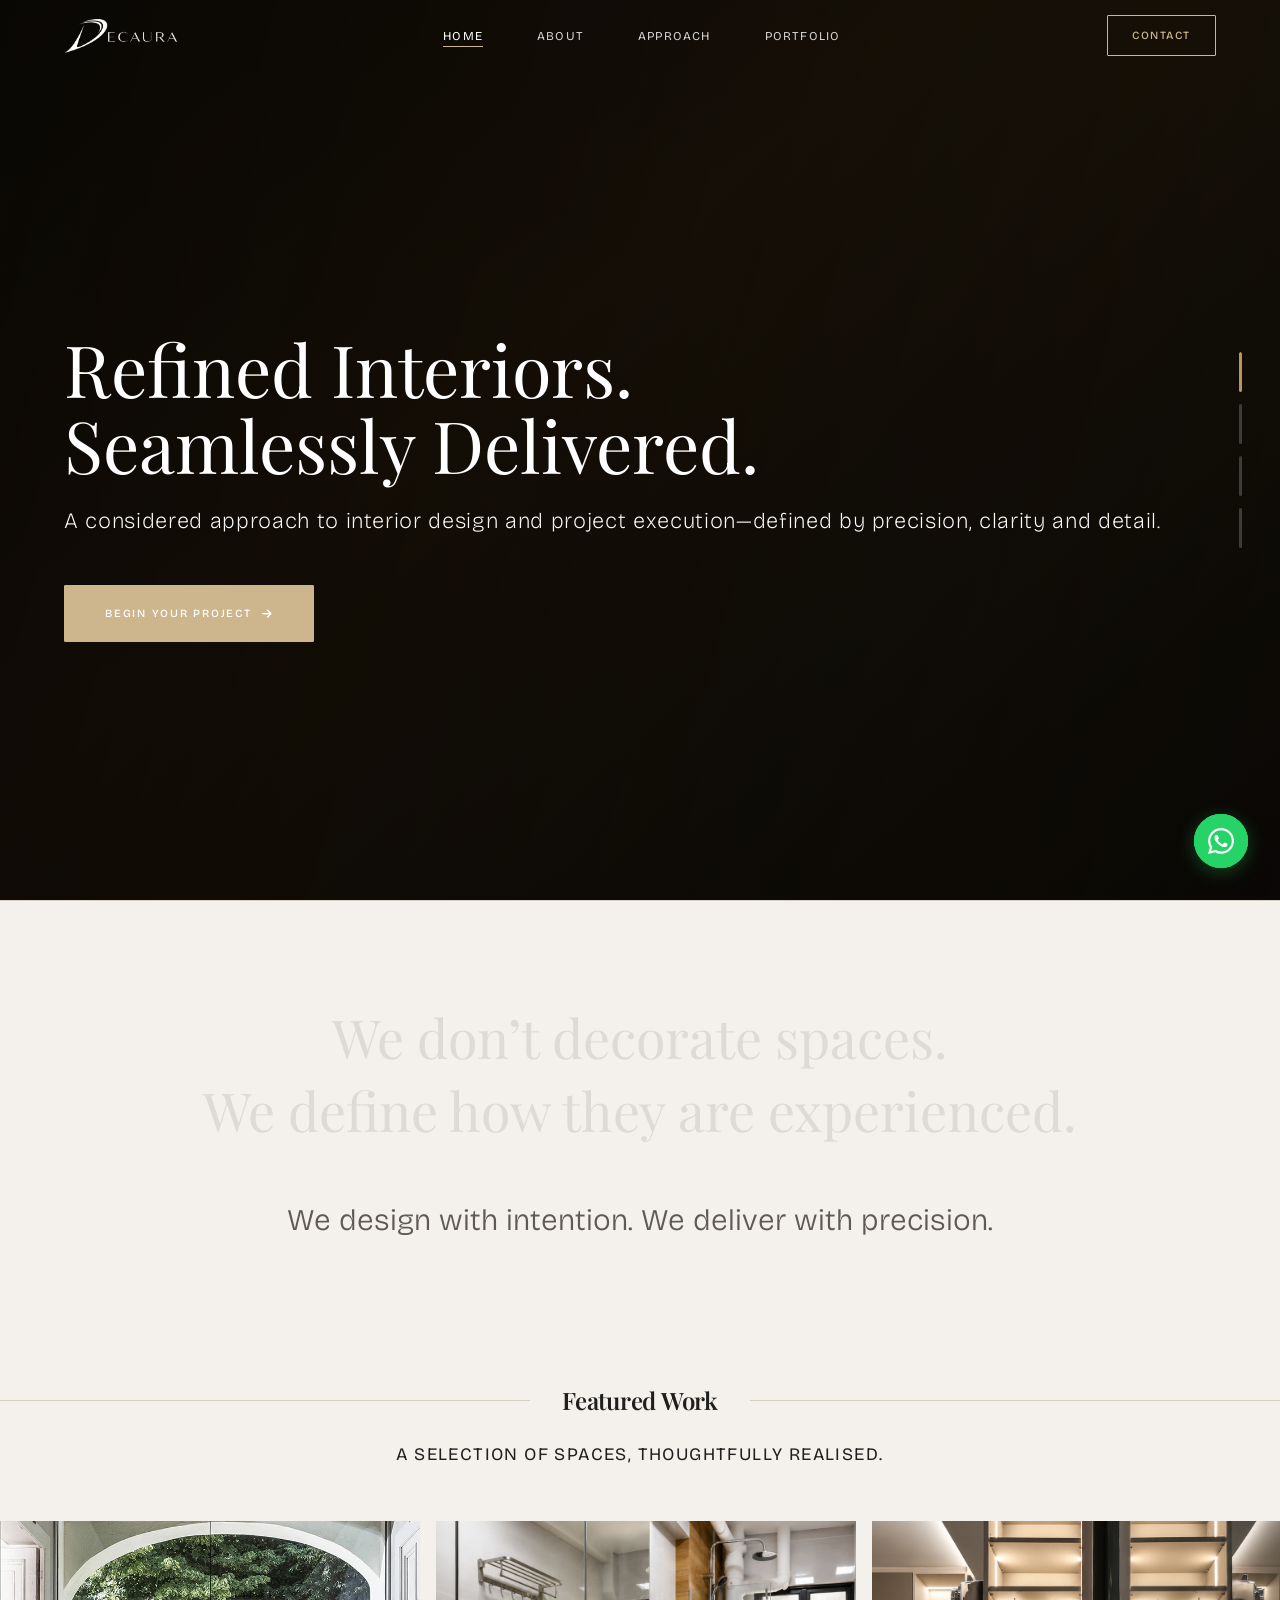
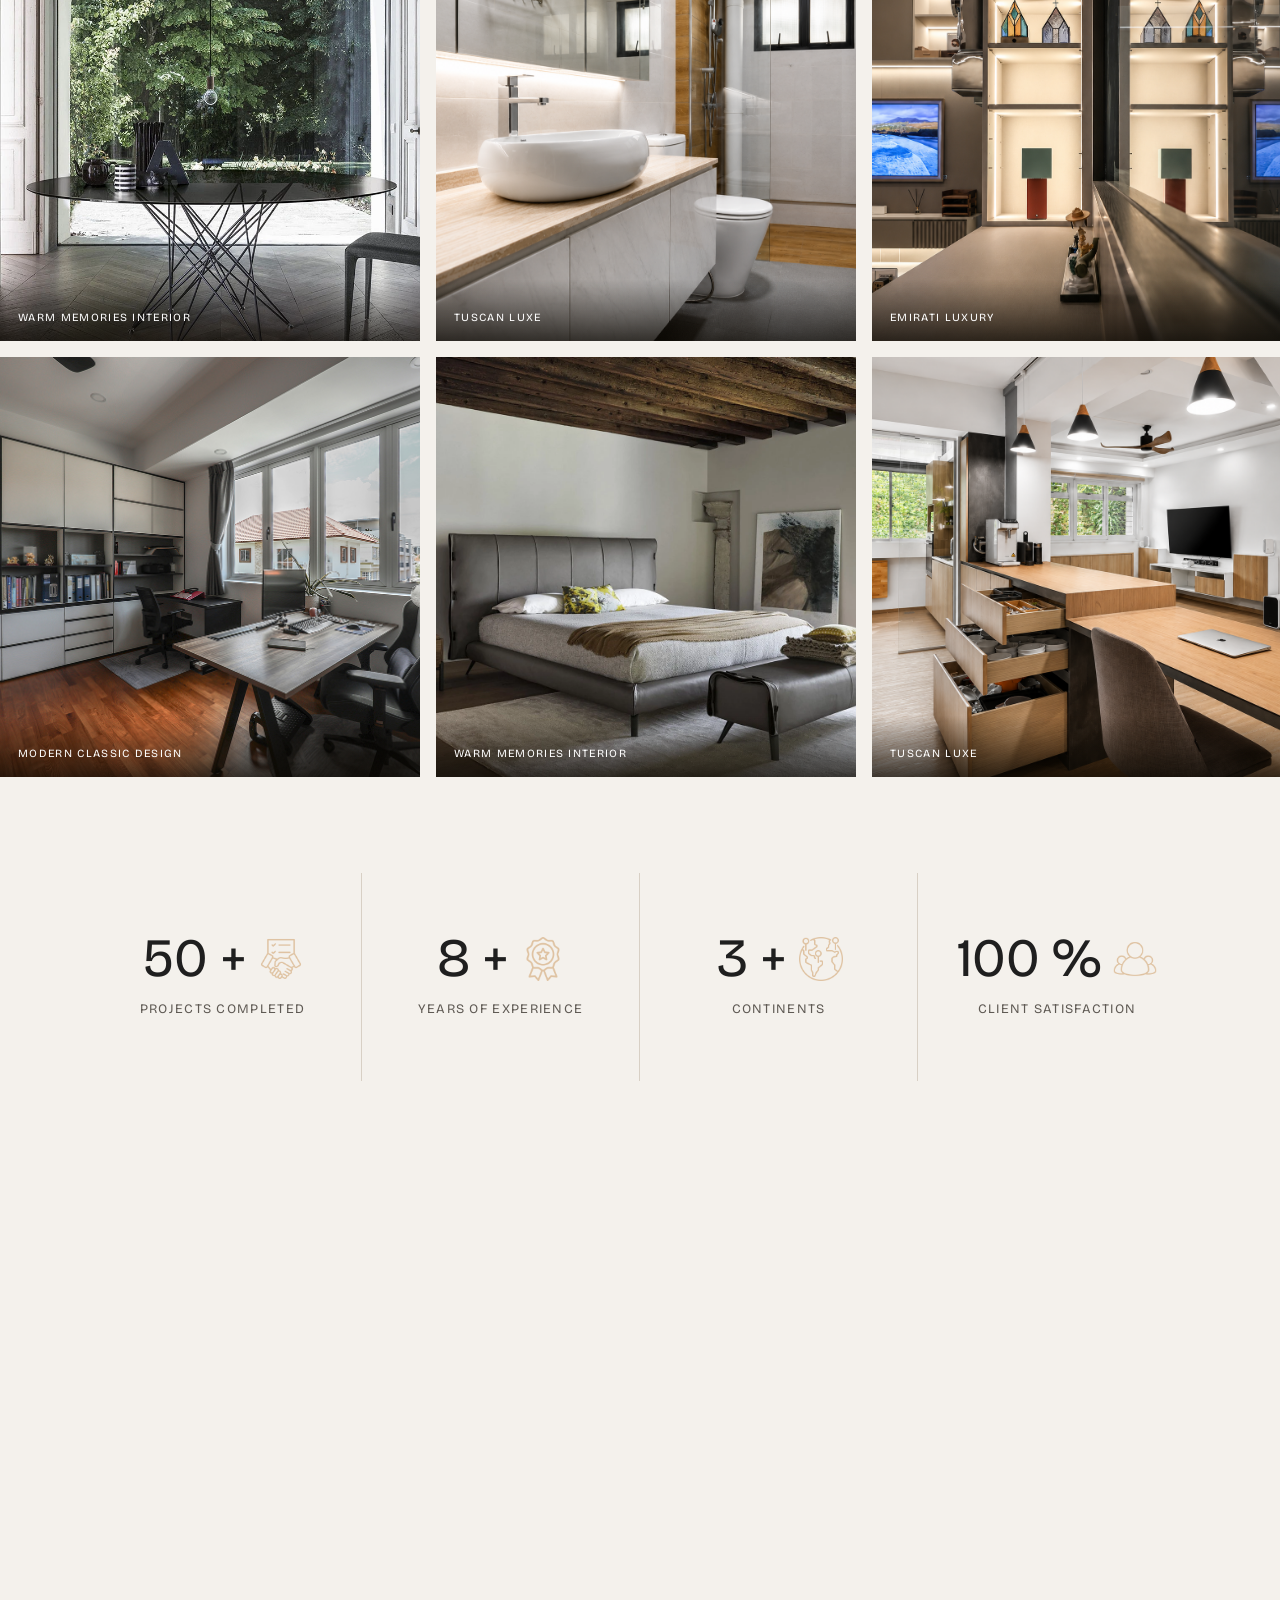
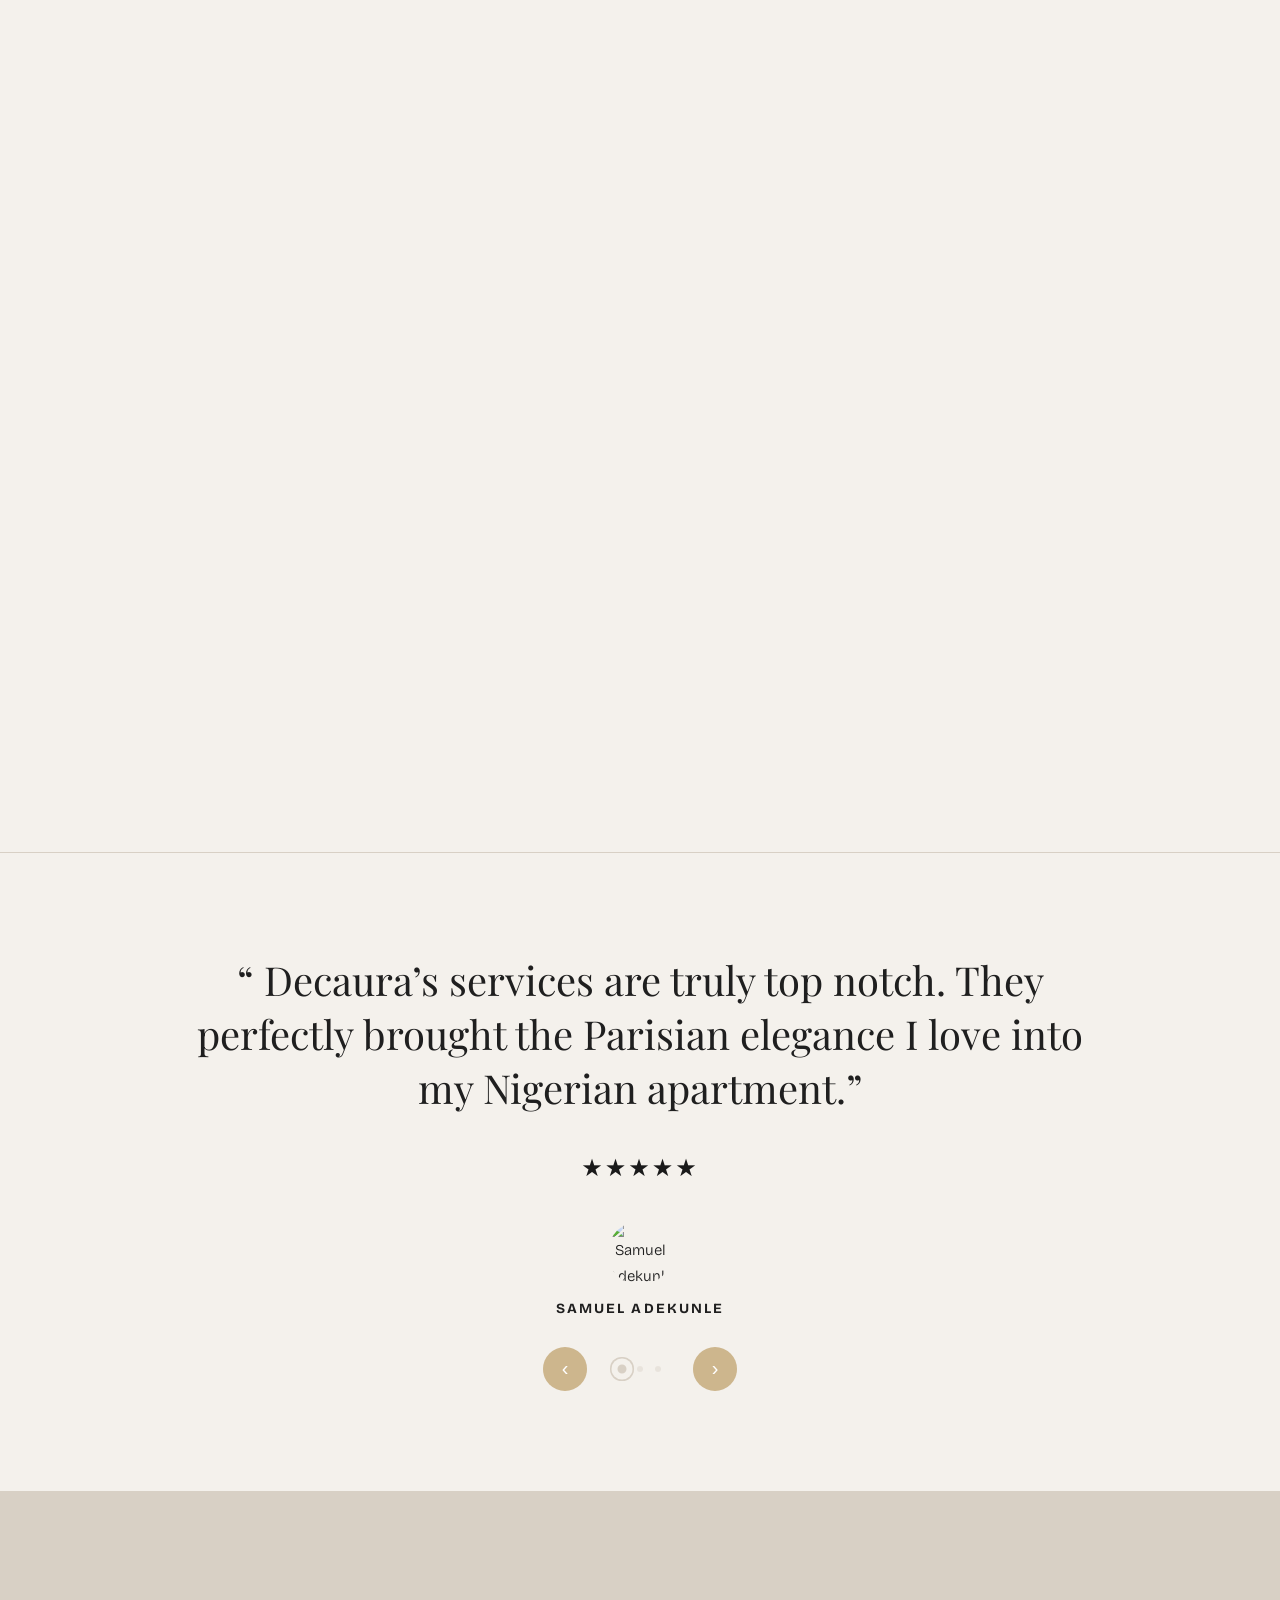
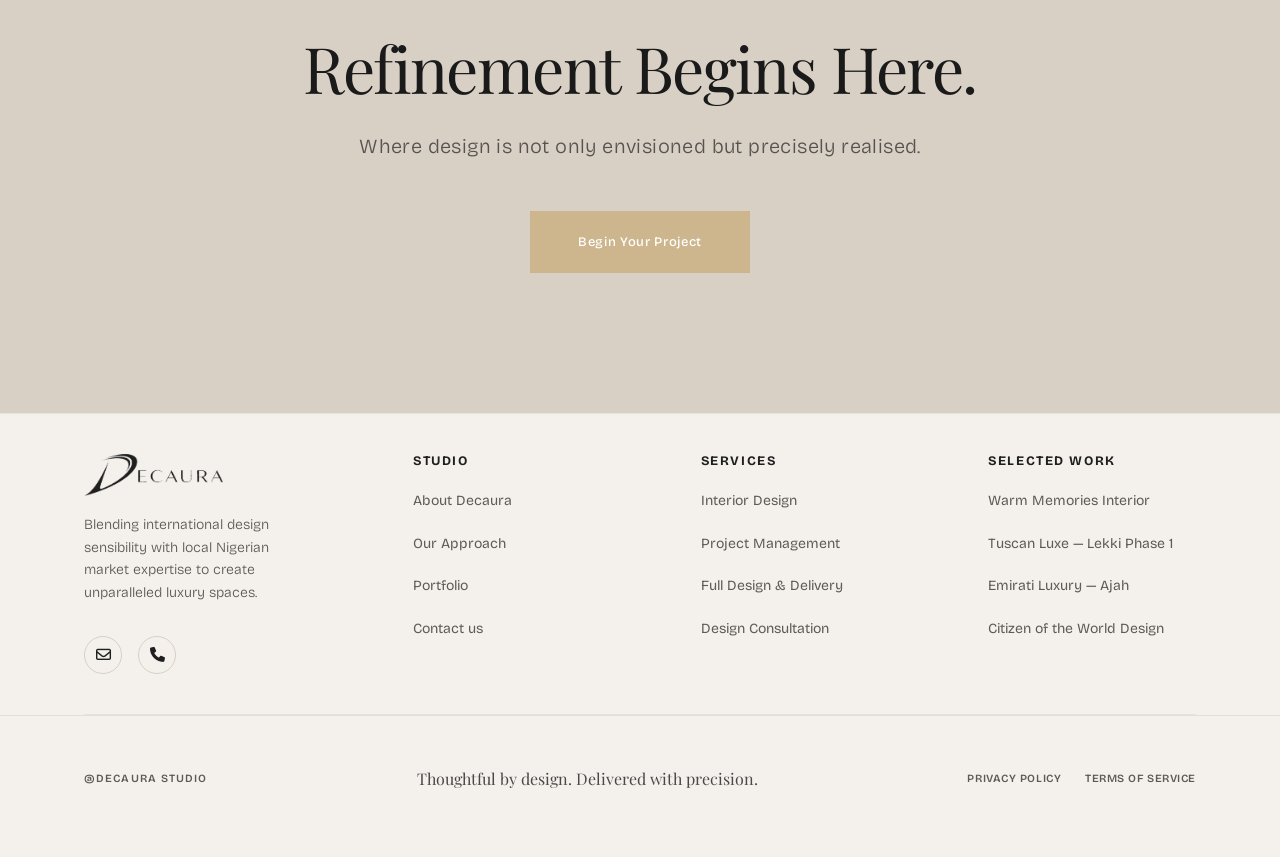
==== commit 5867f435: "feat: updates to layout, founder section, featured section and video fallback" ====
--- a/index.html
+++ b/index.html
@@ -2,17 +2,19 @@
 <html lang="en">
   <head>
     <meta charset="UTF-8" />
-    
+
     <meta name="viewport" content="width=device-width, initial-scale=1.0" />
     <title>Decaura – Refined Interiors. Seamlessly Delivered.</title>
     <link rel="stylesheet" href="./styles/global.css" />
     <link rel="preconnect" href="https://fonts.googleapis.com" />
     <link rel="preconnect" href="https://fonts.gstatic.com" crossorigin />
+    <link rel="preconnect" href="https://videos.pexels.com" crossorigin />
+    <link rel="dns-prefetch" href="https://videos.pexels.com" />
     <link
       href="https://fonts.googleapis.com/css2?family=Playfair+Display:ital,wght@0,400;0,500;0,600;1,400;1,500&family=Bricolage+Grotesque:opsz,wght@12..96,300;12..96,400;12..96,500;12..96,600&display=swap"
       rel="stylesheet"
     />
-    <link 
+    <link
       rel="stylesheet"
       href="https://cdnjs.cloudflare.com/ajax/libs/font-awesome/6.0.0/css/all.min.css"
     />
@@ -32,15 +34,14 @@
       <div class="nav-logo">
         <a href="./index.html">
           <img
-          src="./images/company-logos/Decaura logo A.png"
-          alt="Decaura"
-          decoding="async"
-          width="180"
-          height="40"
-          fetchpriority="high"
-        />
+            src="./images/company-logos/Decaura logo A.png"
+            alt="Decaura"
+            decoding="async"
+            width="180"
+            height="40"
+            fetchpriority="high"
+          />
         </a>
-        
       </div>
       <button class="nav-toggle" aria-label="Toggle navigation">
         <span class="hamburger"></span>
@@ -75,12 +76,20 @@
             class="hero-video active"
             muted
             playsinline
+            autoplay
             preload="auto"
             fetchpriority="high"
-            poster="https://www.pexels.com/download/video/9663211/"
           >
+            <source src="./videos/hero-1.mp4" type="video/mp4" />
             <source
-              src="https://www.pexels.com/download/video/9663211/"
+              src="https://videos.pexels.com/video-files/9663211/9663211-hd_1920_1080_30fps.mp4"
+              type="video/mp4"
+            />
+          </video>
+          <video class="hero-video" muted playsinline preload="metadata">
+            <source src="./videos/hero-2.mp4" type="video/mp4" />
+            <source
+              src="https://videos.pexels.com/video-files/15857232/15857232-hd_1920_1080_30fps.mp4"
               type="video/mp4"
             />
           </video>
@@ -88,11 +97,12 @@
             class="hero-video"
             muted
             playsinline
-            preload="none"
-            poster="https://www.pexels.com/download/video/15857232/"
+            preload="metadata"
+            poster="https://images.pexels.com/videos/38675643/pictures/preview-0.jpg"
           >
+            <source src="./videos/hero-3.mp4" type="video/mp4" />
             <source
-              src="https://www.pexels.com/download/video/15857232/"
+              src="https://videos.pexels.com/video-files/38675643/16428573_3840_2160_30fps.mp4"
               type="video/mp4"
             />
           </video>
@@ -100,27 +110,15 @@
             class="hero-video"
             muted
             playsinline
-            preload="none"
-            poster="https://www.pexels.com/download/video/38675643/"
+            preload="metadata"
+            poster="https://images.pexels.com/videos/31617700/pictures/preview-0.jpg"
           >
+            <source src="./videos/hero-4.mp4" type="video/mp4" />
             <source
-              src="https://www.pexels.com/download/video/38675643/"
+              src="https://videos.pexels.com/video-files/31617700/13470979_1920_1080_24fps.mp4"
               type="video/mp4"
             />
           </video>
-          <video
-            class="hero-video"
-            muted
-            playsinline
-            preload="none"
-            poster="https://www.pexels.com/download/video/31617700/"
-          >
-            <source
-              src="https://www.pexels.com/download/video/31617700/"
-              type="video/mp4"
-            />
-          </video>
- 
         </div>
 
         <div class="hero-overlay"></div>
@@ -130,13 +128,12 @@
             Refined Interiors.<br />Seamlessly Delivered.
           </h1>
           <p class="hero-sub">
-            A considered approach to interior design and project  execution—defined by precision, clarity and detail.
-
+            A considered approach to interior design and project
+            execution—defined by precision, clarity and detail.
           </p>
           <a href="./contact.html" class="btn btn-bronze begin-project"
             >Begin your project<i class="fas fa-arrow-right"></i
-              ></a
-          >
+          ></a>
         </div>
 
         <!-- Vertical progress indicators (right side) -->
@@ -149,7 +146,7 @@
           </div>
           <div class="indicator" data-index="2">
             <div class="indicator-fill"></div>
-          </div>  
+          </div>
           <div class="indicator" data-index="4">
             <div class="indicator-fill"></div>
           </div>
@@ -166,7 +163,7 @@
             <span class="quote-line">We define how they are experienced.</span>
           </blockquote>
           <p class="quote-sub">
-           We design with intention. We deliver with precision.
+            We design with intention. We deliver with precision.
           </p>
         </div>
       </section>
@@ -180,7 +177,9 @@
         <div class="section-header centered">
           <h2><span>Featured Work</span></h2>
         </div>
-        <h3 class="featured-second-heading"><span>A selection of spaces, thoughtfully realised.</span></h3>
+        <h3 class="featured-second-heading">
+          <span>A selection of spaces, thoughtfully realised.</span>
+        </h3>
         <div class="container">
           <!-- The slider itself should remain constrained or stay as is -->
         </div>
@@ -190,86 +189,160 @@
           <div class="work-track work-track--right">
             <div class="work-slide">
               <a href="./project-detail.html?id=warm-memories-interior">
-                <img src="./images/Portfolio Images/Warm Memories Interior/warm-memories_1_L.webp" alt="Warm Memories Interior" loading="lazy" decoding="async" width="420" height="420" />
+                <img
+                  src="./images/Portfolio Images/Warm Memories Interior/warm-memories_1_L.webp"
+                  alt="Warm Memories Interior"
+                  loading="lazy"
+                  decoding="async"
+                  width="420"
+                  height="420"
+                />
                 <span class="slide-label">Warm Memories Interior</span>
               </a>
             </div>
             <div class="work-slide">
               <a href="./project-detail.html?id=tuscan-luxe-lekki-phase-1">
-                <img src="./images/Portfolio Images/Tuscan Luxe - Lekki Phase 1/ChatGPT Image Jul 12, 2026, 11_24_51 AM.png" alt="Tuscan Luxe — Lekki Phase 1" loading="lazy" decoding="async" width="420" height="420" />
-                <span class="slide-label">Tuscan Luxe — Lekki Phase 1</span>
+                <img
+                  src="./images/Portfolio Images/Tuscan Luxe - Lekki Phase 1/ChatGPT Image Jul 12, 2026, 11_24_51 AM.png"
+                  alt="Tuscan Luxe — Lekki Phase 1"
+                  loading="lazy"
+                  decoding="async"
+                  width="420"
+                  height="420"
+                />
+                <span class="slide-label">Tuscan Luxe</span>
               </a>
             </div>
             <div class="work-slide">
               <a href="./project-detail.html?id=emirati-luxury-ajah-lagos">
-                <img src="./images/Portfolio Images/Emirati Luxury - Ajah Lagos/dubai_villa 9.png" alt="Emirati Luxury, Ajah" loading="lazy" decoding="async" width="420" height="420" />
+                <img
+                  src="./images/Portfolio Images/Emirati Luxury - Ajah Lagos/dubai_villa 9.png"
+                  alt="Emirati Luxury, Ajah"
+                  loading="lazy"
+                  decoding="async"
+                  width="420"
+                  height="420"
+                />
                 <span class="slide-label">Emirati Luxury</span>
               </a>
             </div>
             <div class="work-slide">
               <a href="./project-detail.html?id=citizen-of-the-world-design">
-                <img src="./images/Portfolio Images/Citizen of the World Design/Citizen-of-the-world-1.webp" alt="Citizen of the World Design" loading="lazy" decoding="async" width="420" height="420" />
+                <img
+                  src="./images/Portfolio Images/Citizen of the World Design/Citizen-of-the-world-1.webp"
+                  alt="Citizen of the World Design"
+                  loading="lazy"
+                  decoding="async"
+                  width="420"
+                  height="420"
+                />
                 <span class="slide-label">Citizen of the World</span>
               </a>
             </div>
             <div class="work-slide">
               <a href="./project-detail.html?id=lake-side-view-design">
-                <img src="./images/Portfolio Images/Lake Side View Design/close-to-the-lake_27-L.webp" alt="Lake Side View Design" loading="lazy" decoding="async" width="420" height="420" />
+                <img
+                  src="./images/Portfolio Images/Lake Side View Design/close-to-the-lake_27-L.webp"
+                  alt="Lake Side View Design"
+                  loading="lazy"
+                  decoding="async"
+                  width="420"
+                  height="420"
+                />
                 <span class="slide-label">Lake Side View Design</span>
               </a>
             </div>
             <div class="work-slide">
               <a href="./project-detail.html?id=regency-living-ota-ogun-state">
-                <img src="./images/Portfolio Images/Regency Living - Ota Ogun State/ChatGPT Image Jul 11, 2026, 05_29_54 PM.png" alt="Regency Living — Ota" loading="lazy" decoding="async" width="420" height="420" />
-                <span class="slide-label">Regency Living — Ota</span>
-              </a>
-            </div>
-            <div class="work-slide">
-              <a href="./project-detail.html?id=french-elegance-victoria-island">
-                <img src="./images/Portfolio Images/French Elegance - Victoria Island LAgos/ChatGPT Image Jul 11, 2026, 02_54_03 PM.png" alt="French Elegance — V.I." loading="lazy" decoding="async" width="420" height="420" />
+                <img
+                  src="./images/Portfolio Images/Regency Living - Ota Ogun State/ChatGPT Image Jul 11, 2026, 05_29_54 PM.png"
+                  alt="Regency Living — Ota"
+                  loading="lazy"
+                  decoding="async"
+                  width="420"
+                  height="420"
+                />
+                <span class="slide-label">Regency Living</span>
+              </a>
+            </div>
+            <div class="work-slide">
+              <a
+                href="./project-detail.html?id=french-elegance-victoria-island"
+              >
+                <img
+                  src="./images/Portfolio Images/French Elegance - Victoria Island LAgos/ChatGPT Image Jul 11, 2026, 02_54_03 PM.png"
+                  alt="French Elegance — V.I."
+                  loading="lazy"
+                  decoding="async"
+                  width="420"
+                  height="420"
+                />
                 <span class="slide-label">French Elegance — London</span>
               </a>
             </div>
             <!-- Duplicate set for seamless loop -->
             <div class="work-slide" aria-hidden="true">
               <a href="./project-detail.html?id=warm-memories-interior">
-                <img src="./images/Portfolio Images/Warm Memories Interior/warm-memories_1_L.webp" alt="" />
+                <img
+                  src="./images/Portfolio Images/Warm Memories Interior/warm-memories_1_L.webp"
+                  alt=""
+                />
                 <span class="slide-label">Warm Memories Interior</span>
               </a>
             </div>
             <div class="work-slide" aria-hidden="true">
               <a href="./project-detail.html?id=tuscan-luxe-lekki-phase-1">
-                <img src="./images/Portfolio Images/Tuscan Luxe - Lekki Phase 1/ChatGPT Image Jul 12, 2026, 11_24_51 AM.png" alt="" />
+                <img
+                  src="./images/Portfolio Images/Tuscan Luxe - Lekki Phase 1/ChatGPT Image Jul 12, 2026, 11_24_51 AM.png"
+                  alt=""
+                />
                 <span class="slide-label">Tuscan Luxe</span>
               </a>
             </div>
             <div class="work-slide" aria-hidden="true">
               <a href="./project-detail.html?id=emirati-luxury-ajah-lagos">
-                <img src="./images/Portfolio Images/Emirati Luxury - Ajah Lagos/dubai_villa 9.png" alt="" />
+                <img
+                  src="./images/Portfolio Images/Emirati Luxury - Ajah Lagos/dubai_villa 9.png"
+                  alt=""
+                />
                 <span class="slide-label">Emirati Luxury</span>
               </a>
             </div>
             <div class="work-slide" aria-hidden="true">
               <a href="./project-detail.html?id=citizen-of-the-world-design">
-                <img src="./images/Portfolio Images/Citizen of the World Design/Citizen-of-the-world-1.webp" alt="" />
+                <img
+                  src="./images/Portfolio Images/Citizen of the World Design/Citizen-of-the-world-1.webp"
+                  alt=""
+                />
                 <span class="slide-label">Citizen of the World</span>
               </a>
             </div>
             <div class="work-slide" aria-hidden="true">
               <a href="./project-detail.html?id=lake-side-view-design">
-                <img src="./images/Portfolio Images/Lake Side View Design/close-to-the-lake_27-L.webp" alt="" />
+                <img
+                  src="./images/Portfolio Images/Lake Side View Design/close-to-the-lake_27-L.webp"
+                  alt=""
+                />
                 <span class="slide-label">Lake Side View Design</span>
               </a>
             </div>
             <div class="work-slide" aria-hidden="true">
               <a href="./project-detail.html?id=regency-living-ota-ogun-state">
-                <img src="./images/Portfolio Images/Regency Living - Ota Ogun State/ChatGPT Image Jul 11, 2026, 05_29_54 PM.png" alt="" />
+                <img
+                  src="./images/Portfolio Images/Regency Living - Ota Ogun State/ChatGPT Image Jul 11, 2026, 05_29_54 PM.png"
+                  alt=""
+                />
                 <span class="slide-label">Regency Living</span>
               </a>
             </div>
             <div class="work-slide" aria-hidden="true">
-              <a href="./project-detail.html?id=french-elegance-victoria-island">
-                <img src="./images/Portfolio Images/French Elegance - Victoria Island LAgos/ChatGPT Image Jul 11, 2026, 02_54_03 PM.png" alt="" />
+              <a
+                href="./project-detail.html?id=french-elegance-victoria-island"
+              >
+                <img
+                  src="./images/Portfolio Images/French Elegance - Victoria Island LAgos/ChatGPT Image Jul 11, 2026, 02_54_03 PM.png"
+                  alt=""
+                />
                 <span class="slide-label">French Elegance — London</span>
               </a>
             </div>
@@ -278,74 +351,134 @@
           <div class="work-track work-track--left">
             <div class="work-slide">
               <a href="./project-detail.html?id=modern-classic-design">
-                <img src="./images/Portfolio Images/Modern Classic Design/Noble_JR-Landed-House-44lw.jpg" alt="Modern Classic Design" loading="lazy" decoding="async" width="420" height="420" />
+                <img
+                  src="./images/Portfolio Images/Modern Classic Design/Noble_JR-Landed-House-44lw.jpg"
+                  alt="Modern Classic Design"
+                  loading="lazy"
+                  decoding="async"
+                  width="420"
+                  height="420"
+                />
                 <span class="slide-label">Modern Classic Design</span>
               </a>
             </div>
             <div class="work-slide">
               <a href="./project-detail.html?id=warm-memories-interior">
-                <img src="./images/Portfolio Images/Warm Memories Interior/warm-memories_9_L.webp" alt="Warm Memories Interior" loading="lazy" decoding="async" width="420" height="420" />
+                <img
+                  src="./images/Portfolio Images/Warm Memories Interior/warm-memories_9_L.webp"
+                  alt="Warm Memories Interior"
+                  loading="lazy"
+                  decoding="async"
+                  width="420"
+                  height="420"
+                />
                 <span class="slide-label">Warm Memories Interior</span>
               </a>
             </div>
             <div class="work-slide">
               <a href="./project-detail.html?id=tuscan-luxe-lekki-phase-1">
-                <img src="./images/Portfolio Images/Tuscan Luxe - Lekki Phase 1/ChatGPT Image Jul 11, 2026, 03_26_49 PM.png" alt="Tuscan Luxe — Lekki Phase 1" loading="lazy" decoding="async" width="420" height="420" />
+                <img
+                  src="./images/Portfolio Images/Tuscan Luxe - Lekki Phase 1/ChatGPT Image Jul 11, 2026, 03_26_49 PM.png"
+                  alt="Tuscan Luxe — Lekki Phase 1"
+                  loading="lazy"
+                  decoding="async"
+                  width="420"
+                  height="420"
+                />
                 <span class="slide-label">Tuscan Luxe</span>
               </a>
             </div>
             <div class="work-slide">
               <a href="./project-detail.html?id=emirati-luxury-ajah-lagos">
-                <img src="./images/Portfolio Images/Emirati Luxury - Ajah Lagos/dubai_villa 8.png" alt="Emirati Luxury, Ajah" loading="lazy" decoding="async" width="420" height="420" />
+                <img
+                  src="./images/Portfolio Images/Emirati Luxury - Ajah Lagos/dubai_villa 8.png"
+                  alt="Emirati Luxury, Ajah"
+                  loading="lazy"
+                  decoding="async"
+                  width="420"
+                  height="420"
+                />
                 <span class="slide-label">Emirati Luxury</span>
               </a>
             </div>
             <div class="work-slide">
               <a href="./project-detail.html?id=citizen-of-the-world-design">
-                <img src="./images/Portfolio Images/Citizen of the World Design/Citizen-of-the-world-9.webp" alt="Citizen of the World Design" loading="lazy" decoding="async" width="420" height="420" />
+                <img
+                  src="./images/Portfolio Images/Citizen of the World Design/Citizen-of-the-world-9.webp"
+                  alt="Citizen of the World Design"
+                  loading="lazy"
+                  decoding="async"
+                  width="420"
+                  height="420"
+                />
                 <span class="slide-label">Citizen of the World</span>
               </a>
             </div>
             <div class="work-slide">
               <a href="./project-detail.html?id=lake-side-view-design">
-                <img src="./images/Portfolio Images/Lake Side View Design/close-to-the-lake_26.webp" alt="Lake Side View Design" loading="lazy" decoding="async" width="420" height="420" />
+                <img
+                  src="./images/Portfolio Images/Lake Side View Design/close-to-the-lake_26.webp"
+                  alt="Lake Side View Design"
+                  loading="lazy"
+                  decoding="async"
+                  width="420"
+                  height="420"
+                />
                 <span class="slide-label">Lake Side View Design</span>
               </a>
             </div>
             <!-- Duplicate set for seamless loop (left) -->
             <div class="work-slide" aria-hidden="true">
               <a href="./project-detail.html?id=modern-classic-design">
-                <img src="./images/Portfolio Images/Modern Classic Design/Noble_JR-Landed-House-44lw.jpg" alt="" />
+                <img
+                  src="./images/Portfolio Images/Modern Classic Design/Noble_JR-Landed-House-44lw.jpg"
+                  alt=""
+                />
                 <span class="slide-label">Modern Classic Design</span>
               </a>
             </div>
             <div class="work-slide" aria-hidden="true">
               <a href="./project-detail.html?id=warm-memories-interior">
-                <img src="./images/Portfolio Images/Warm Memories Interior/warm-memories_9_L.webp" alt="" />
+                <img
+                  src="./images/Portfolio Images/Warm Memories Interior/warm-memories_9_L.webp"
+                  alt=""
+                />
                 <span class="slide-label">Warm Memories Interior</span>
               </a>
             </div>
             <div class="work-slide" aria-hidden="true">
               <a href="./project-detail.html?id=tuscan-luxe-lekki-phase-1">
-                <img src="./images/Portfolio Images/Tuscan Luxe - Lekki Phase 1/ChatGPT Image Jul 11, 2026, 03_26_49 PM.png" alt="" />
+                <img
+                  src="./images/Portfolio Images/Tuscan Luxe - Lekki Phase 1/ChatGPT Image Jul 11, 2026, 03_26_49 PM.png"
+                  alt=""
+                />
                 <span class="slide-label">Tuscan Luxe</span>
               </a>
             </div>
             <div class="work-slide" aria-hidden="true">
               <a href="./project-detail.html?id=emirati-luxury-ajah-lagos">
-                <img src="./images/Portfolio Images/Emirati Luxury - Ajah Lagos/dubai_villa 8.png" alt="" />
+                <img
+                  src="./images/Portfolio Images/Emirati Luxury - Ajah Lagos/dubai_villa 8.png"
+                  alt=""
+                />
                 <span class="slide-label">Emirati Luxury</span>
               </a>
             </div>
             <div class="work-slide" aria-hidden="true">
               <a href="./project-detail.html?id=citizen-of-the-world-design">
-                <img src="./images/Portfolio Images/Citizen of the World Design/Citizen-of-the-world-9.webp" alt="" />
+                <img
+                  src="./images/Portfolio Images/Citizen of the World Design/Citizen-of-the-world-9.webp"
+                  alt=""
+                />
                 <span class="slide-label">Citizen of the World</span>
               </a>
             </div>
             <div class="work-slide" aria-hidden="true">
               <a href="./project-detail.html?id=lake-side-view-design">
-                <img src="./images/Portfolio Images/Lake Side View Design/close-to-the-lake_26.webp" alt="" />
+                <img
+                  src="./images/Portfolio Images/Lake Side View Design/close-to-the-lake_26.webp"
+                  alt=""
+                />
                 <span class="slide-label">Lake Side View Design</span>
               </a>
             </div>
@@ -358,9 +491,8 @@
         ══════════════════════════════ -->
       <section class="stats-section">
         <div class="container">
-            <div class="stats-grid stats-grid--home">
+          <div class="stats-grid stats-grid--home">
             <div class="stat-item">
-
               <div class="stat-number">
                 <div class="stat-drum" data-target="50">
                   <div class="stat-drum-inner"></div>
@@ -437,91 +569,6 @@
               </div>
               <div class="stat-label">Client Satisfaction</div>
             </div>
-            
-          </div>
-
-        </div>
-      </section>
-
-      <section class="featured-in">
-        <h2 class="featured-in-title"><span>Featured in</span></h2>
-        <div class="logo-slider">
-          <div class="logo-track">
-            <!-- Original Set -->
-            <div class="logo-item">
-              <img
-                src="./images/Featured Company Logos/Sun.png"
-                alt="Sun Logo"
-                loading="lazy"
-                decoding="async"
-                width="220"
-                height="110"
-              />
-            </div>
-            <div class="logo-item">
-              <img
-                src="./images/Featured Company Logos/Ballymore.png"
-                alt="Ballymore Logo"
-                loading="lazy"
-                decoding="async"
-                width="220"
-                height="110"
-              />
-            </div>
-            <div class="logo-item">
-              <img
-                src="./images/Featured Company Logos/Vanguard.png"
-                alt="Vanguard Logo"
-              />
-            </div>
-            <div class="logo-item">
-              <img
-                src="./images/Featured Company Logos/Berkyley.png"
-                alt="Berkyley Logo"
-                loading="lazy"
-                decoding="async"
-                width="220"
-                height="110"
-              />
-            </div>
-            <!-- Duplicate Set for Continuous Loop -->
-            <div class="logo-item">
-              <img
-                src="./images/Featured Company Logos/Sun.png"
-                alt="Sun Logo"
-                loading="lazy"
-                decoding="async"
-                width="220"
-                height="110"
-              />
-            </div>
-            <div class="logo-item">
-              <img
-                src="./images/Featured Company Logos/Ballymore.png"
-                alt="Ballymore Logo"
-                loading="lazy"
-                decoding="async"
-                width="220"
-                height="110"
-              />
-            </div>
-            <div class="logo-item">
-              <img
-                src="./images/Featured Company Logos/Vanguard.png"
-                alt="Vanguard Logo"
-              />
-            </div>
-            <div class="logo-item">
-              <img
-                src="./images/Featured Company Logos/Berkyley.png"
-                alt="Berkyley Logo"
-                loading="lazy"
-                decoding="async"
-                width="220"
-                height="110"
-              />
-            </div>
-            <div class="logo-item">
           </div>
         </div>
       </section>
@@ -550,7 +597,9 @@
                 />
               </div>
               <p class="service-description" id="service-desc">
-                A comprehensive service where design and execution are handled as one. From concept through to completion, every detail is managed with precision.
+                A comprehensive service where design and execution are handled
+                as one. From concept through to completion, every detail is
+                managed with precision.
               </p>
               <a href="./approach.html" class="btn btn-ghost"
                 >DISCOVER MORE <i class="fas fa-arrow-right"></i
@@ -662,7 +711,9 @@
                     alt="Samuel Adekunle"
                   />
                 </div>
-                <h4 class="author-name" id="t-name" style="margin-bottom: 30px;">Samuel Adekunle</h4>
+                <h4 class="author-name" id="t-name" style="margin-bottom: 30px">
+                  Samuel Adekunle
+                </h4>
               </div>
             </div>
 
@@ -722,7 +773,12 @@
         <div class="container">
           <h2>Refinement Begins Here.</h2>
           <p>Where design is not only envisioned but precisely realised.</p>
-          <a href="./contact.html" class="btn-cta" style="color: var(--pure-white);">Begin Your Project</a>
+          <a
+            href="./contact.html"
+            class="btn-cta"
+            style="color: var(--pure-white)"
+            >Begin Your Project</a
+          >
         </div>
       </section>
     </main>
@@ -749,7 +805,6 @@
               market expertise to create unparalleled luxury spaces.
             </p>
             <div class="ff-socials">
-              
               <a
                 href="mailto:hello@decaura.com"
                 aria-label="Email"
@@ -795,10 +850,26 @@
           <div class="ff-col">
             <h4>Selected Work</h4>
             <ul>
-              <li><a href="./project-detail.html?id=warm-memories-interior">Warm Memories Interior</a></li>
-              <li><a href="./project-detail.html?id=tuscan-luxe-lekki-phase-1">Tuscan Luxe — Lekki Phase 1</a></li>
-              <li><a href="./project-detail.html?id=emirati-luxury-ajah-lagos">Emirati Luxury — Ajah</a></li>
-              <li><a href="./project-detail.html?id=citizen-of-the-world-design">Citizen of the World Design</a></li>
+              <li>
+                <a href="./project-detail.html?id=warm-memories-interior"
+                  >Warm Memories Interior</a
+                >
+              </li>
+              <li>
+                <a href="./project-detail.html?id=tuscan-luxe-lekki-phase-1"
+                  >Tuscan Luxe — Lekki Phase 1</a
+                >
+              </li>
+              <li>
+                <a href="./project-detail.html?id=emirati-luxury-ajah-lagos"
+                  >Emirati Luxury — Ajah</a
+                >
+              </li>
+              <li>
+                <a href="./project-detail.html?id=citizen-of-the-world-design"
+                  >Citizen of the World Design</a
+                >
+              </li>
             </ul>
           </div>
         </div>
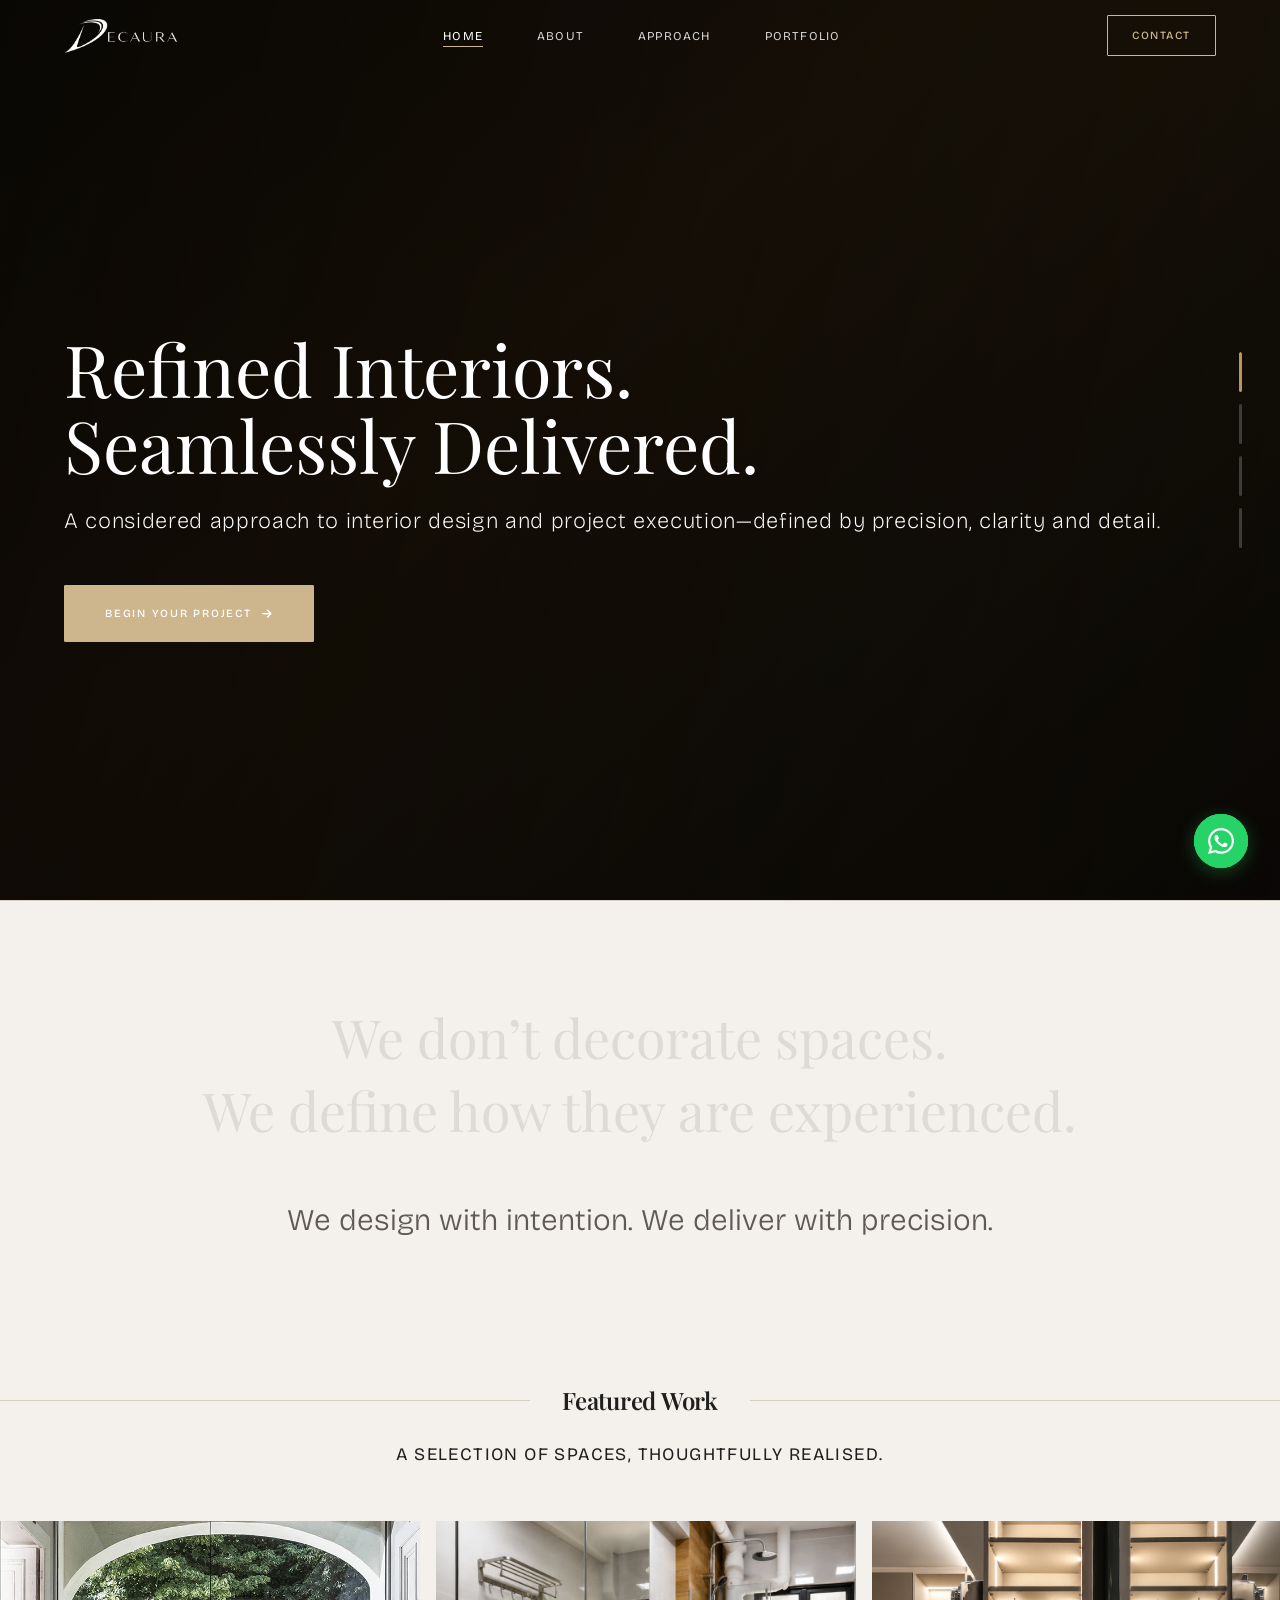
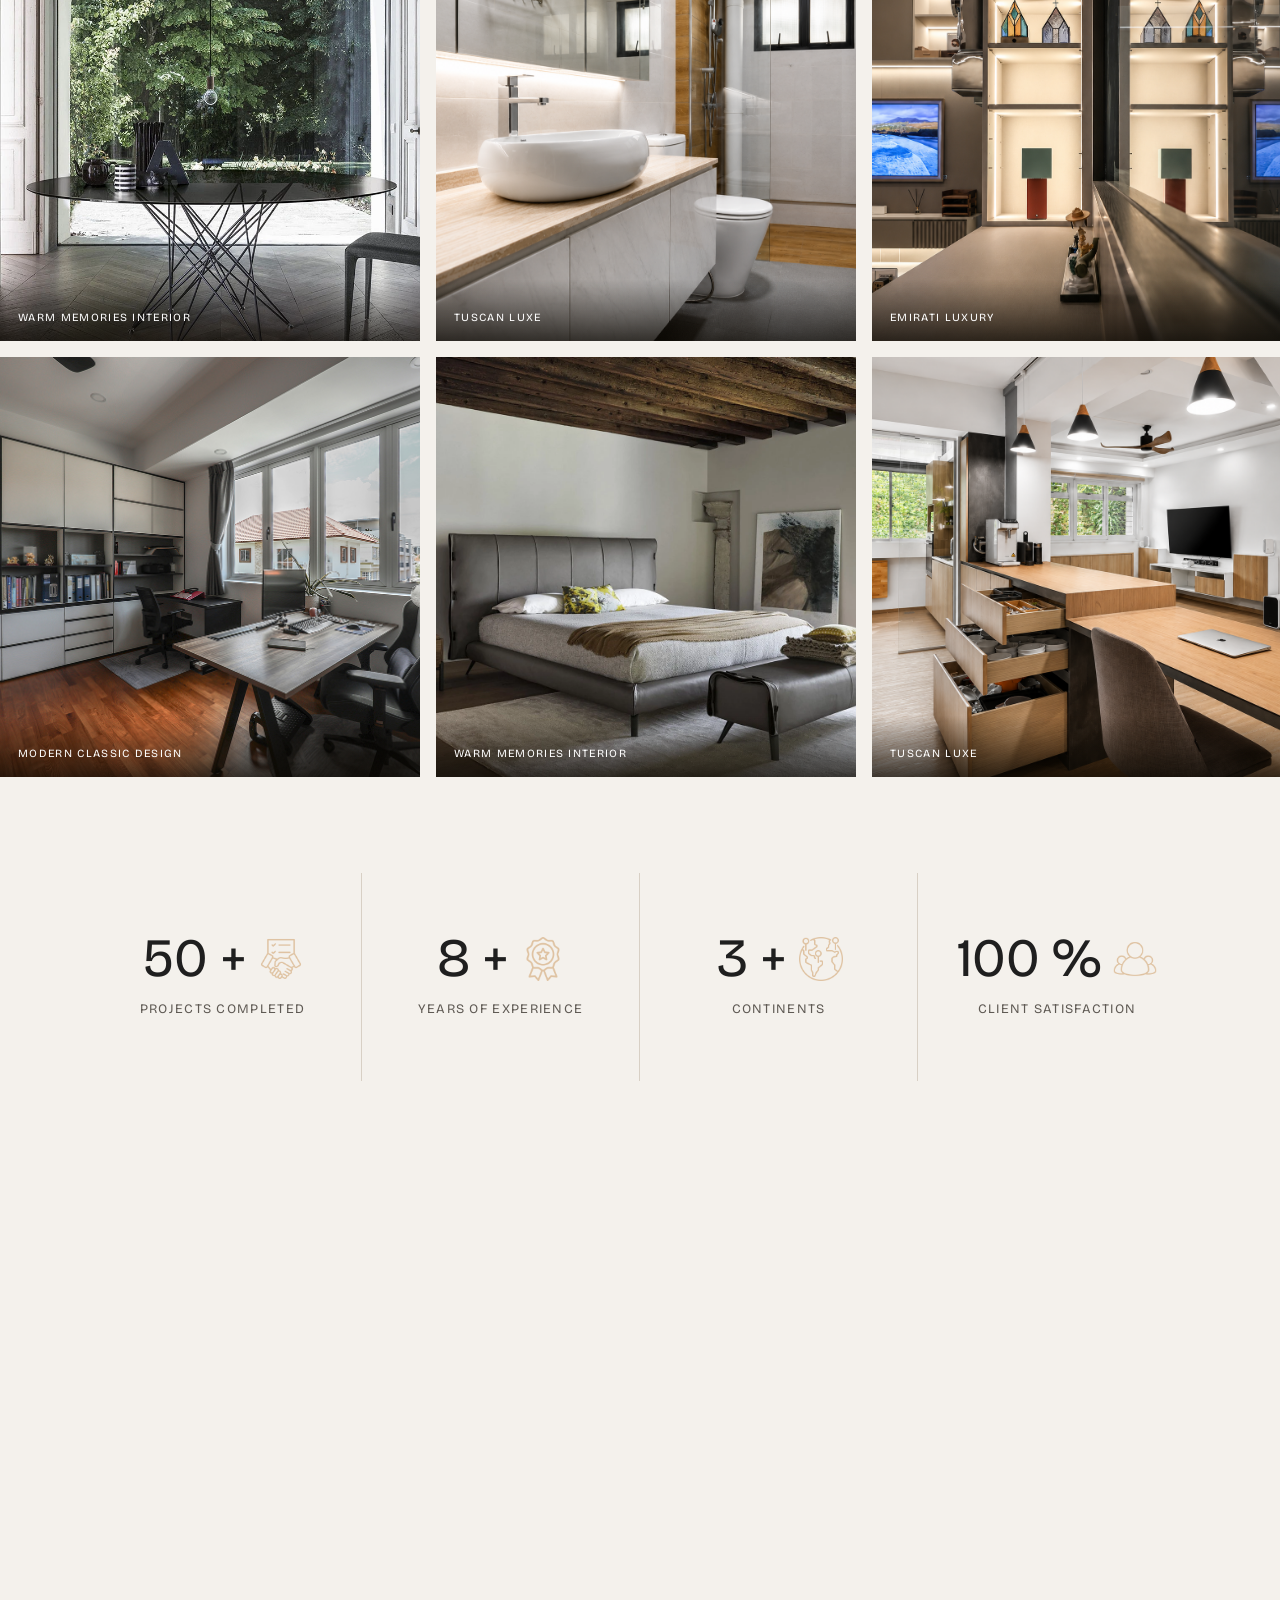
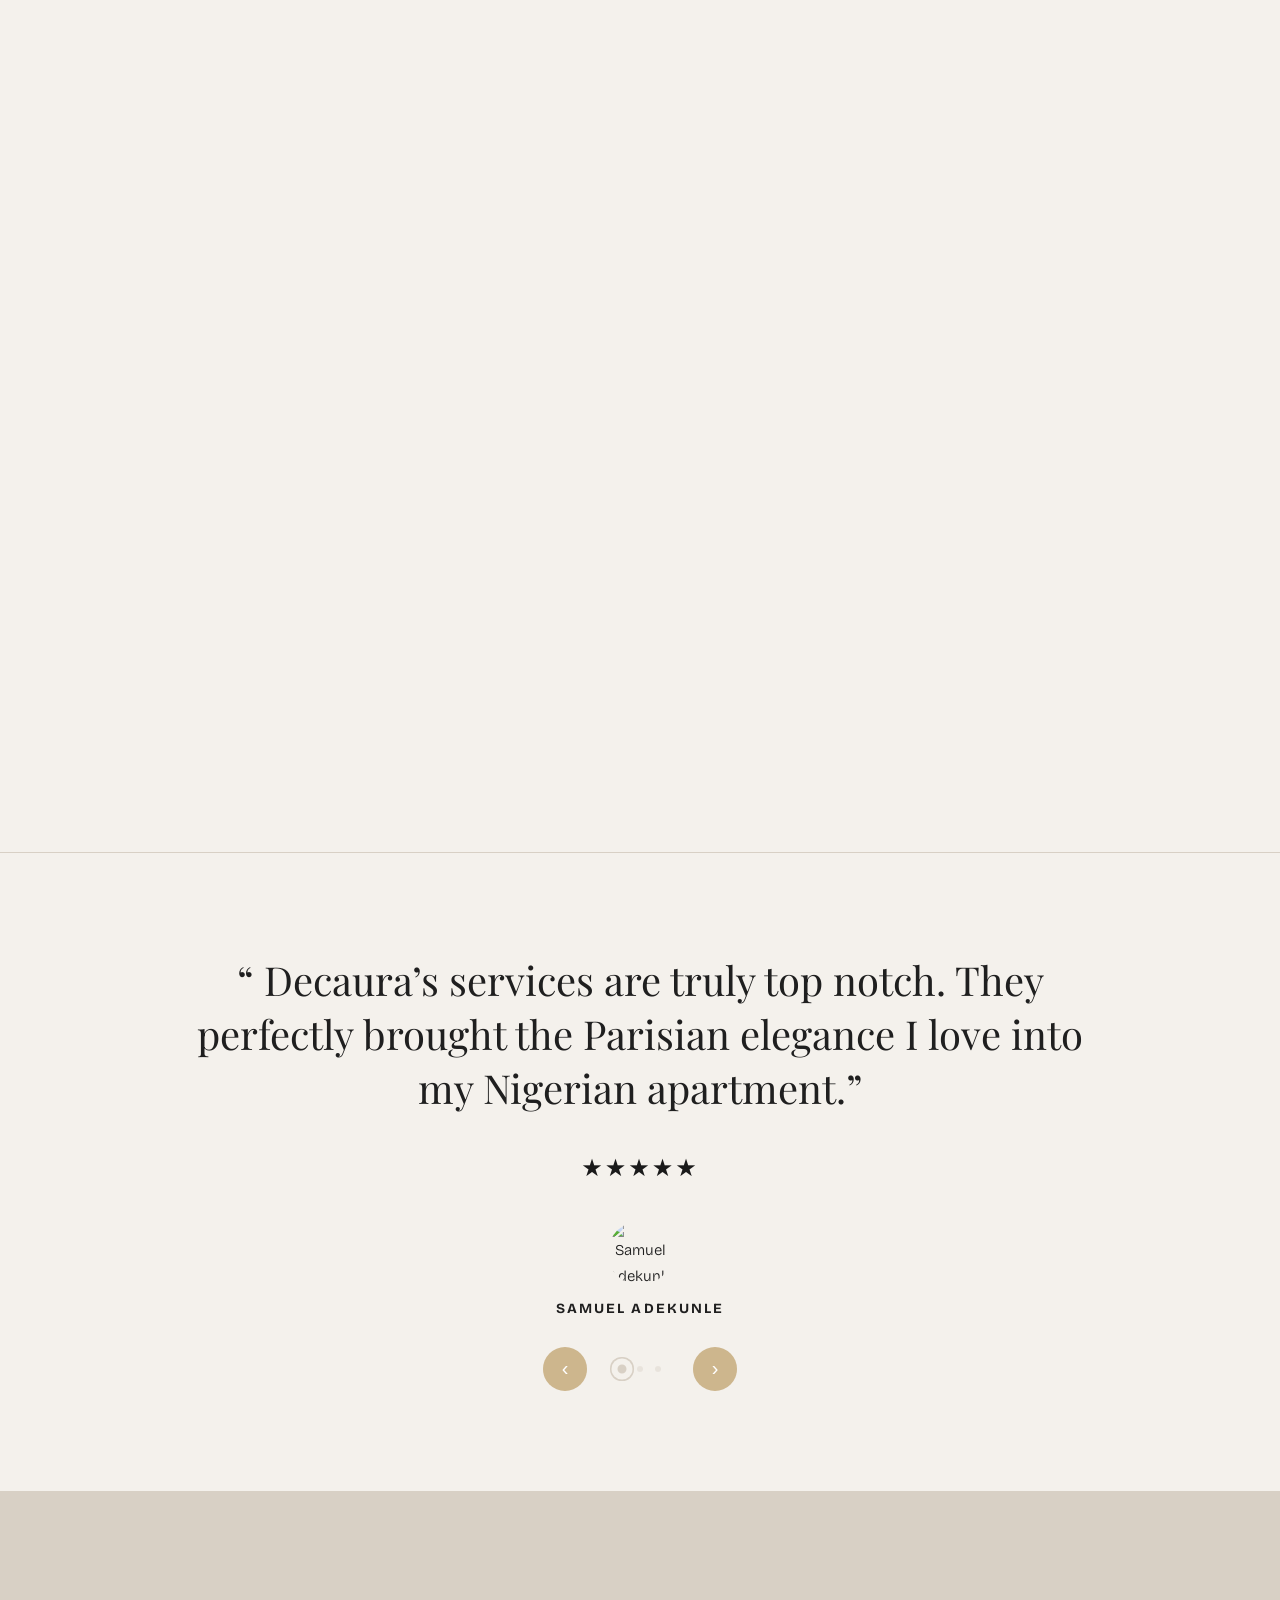
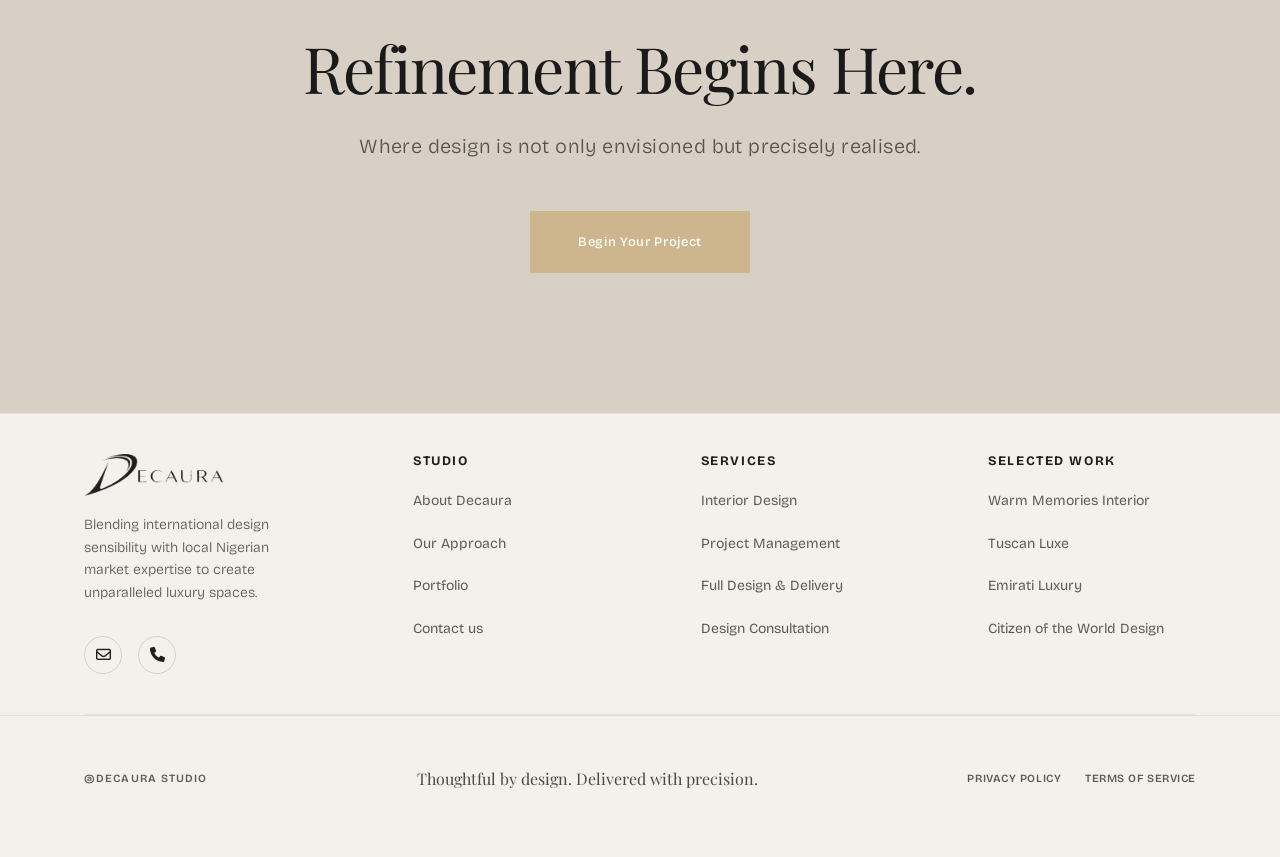
==== commit 7226bc61: "refactor: update project titles and alt text across html pages" ====
--- a/index.html
+++ b/index.html
@@ -204,7 +204,7 @@
               <a href="./project-detail.html?id=tuscan-luxe-lekki-phase-1">
                 <img
                   src="./images/Portfolio Images/Tuscan Luxe - Lekki Phase 1/ChatGPT Image Jul 12, 2026, 11_24_51 AM.png"
-                  alt="Tuscan Luxe — Lekki Phase 1"
+                  alt="Tuscan Luxe"
                   loading="lazy"
                   decoding="async"
                   width="420"
@@ -379,7 +379,7 @@
               <a href="./project-detail.html?id=tuscan-luxe-lekki-phase-1">
                 <img
                   src="./images/Portfolio Images/Tuscan Luxe - Lekki Phase 1/ChatGPT Image Jul 11, 2026, 03_26_49 PM.png"
-                  alt="Tuscan Luxe — Lekki Phase 1"
+                  alt="Tuscan Luxe"
                   loading="lazy"
                   decoding="async"
                   width="420"
@@ -857,13 +857,13 @@
               </li>
               <li>
                 <a href="./project-detail.html?id=tuscan-luxe-lekki-phase-1"
-                  >Tuscan Luxe — Lekki Phase 1</a
+                  >Tuscan Luxe</a
                 >
               </li>
               <li>
                 <a href="./project-detail.html?id=emirati-luxury-ajah-lagos"
-                  >Emirati Luxury — Ajah</a
-                >
+                  >Emirati Luxury
+                </a>
               </li>
               <li>
                 <a href="./project-detail.html?id=citizen-of-the-world-design"
